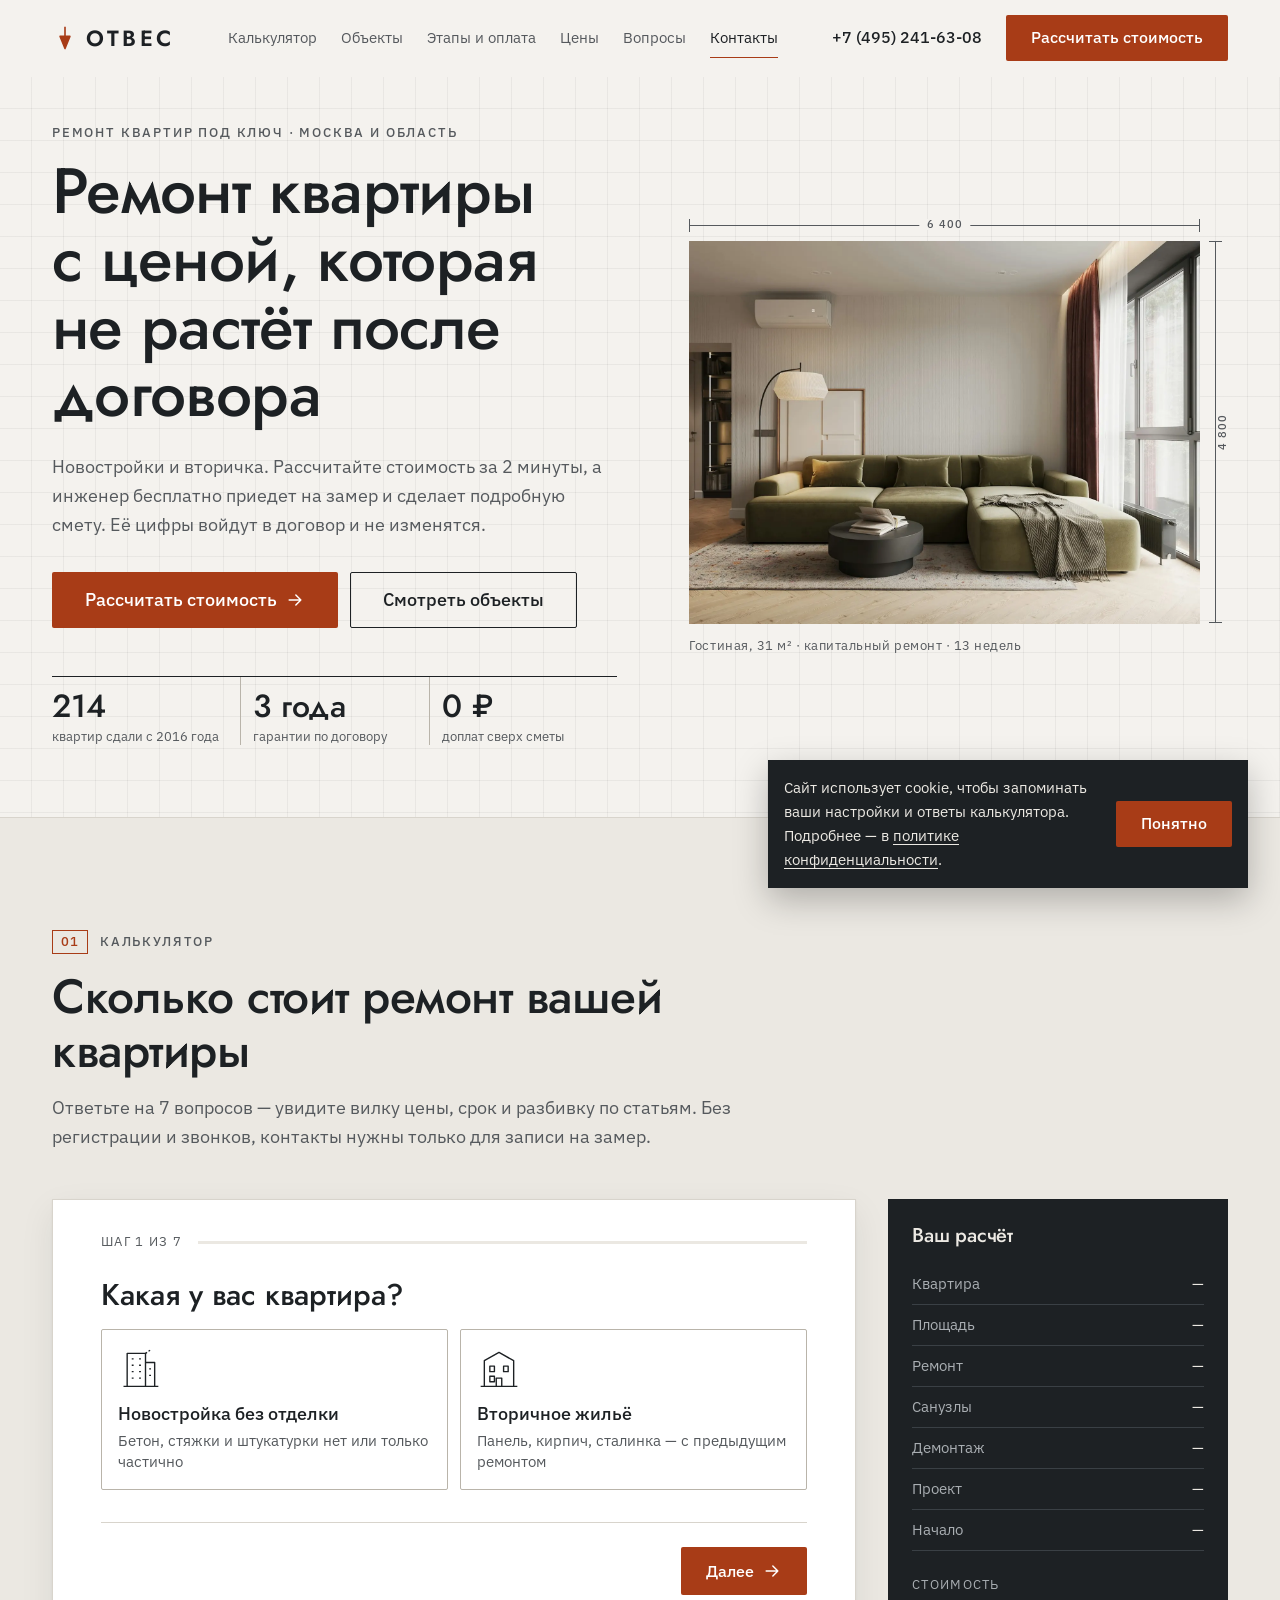
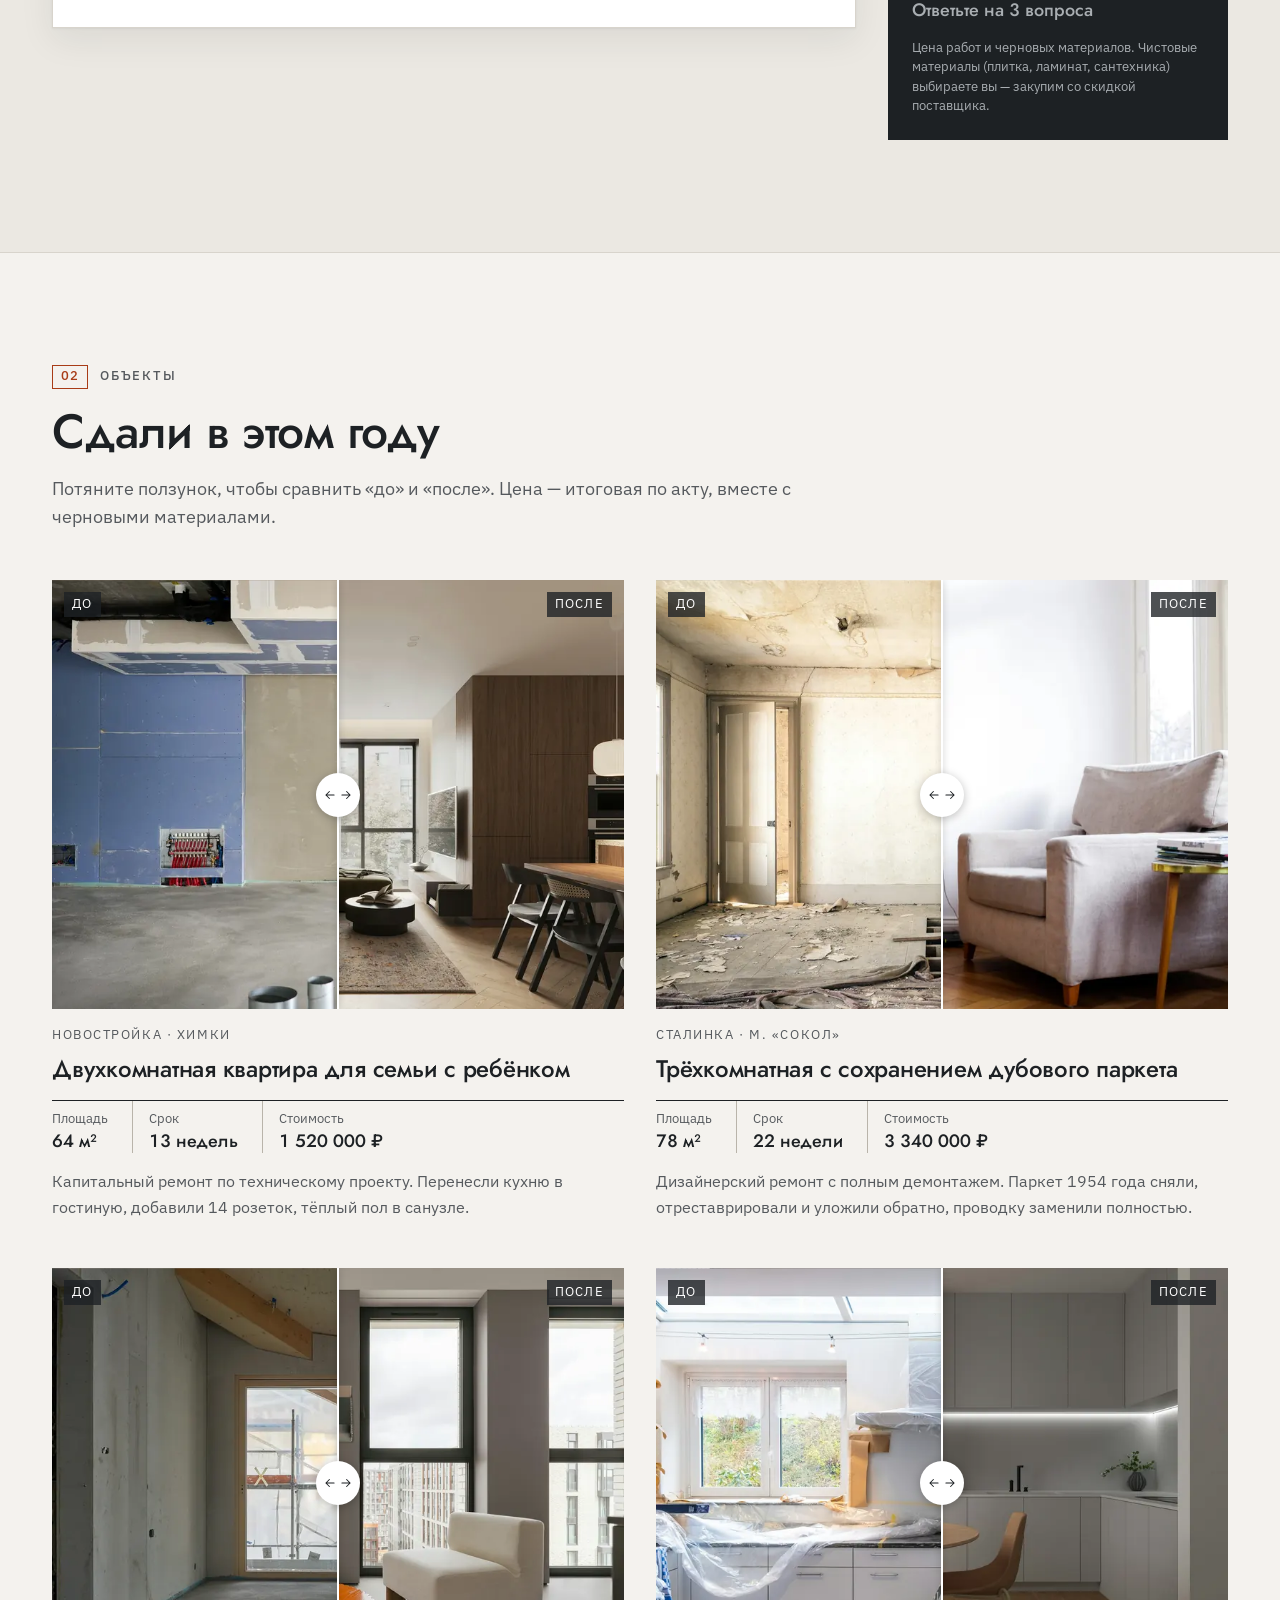
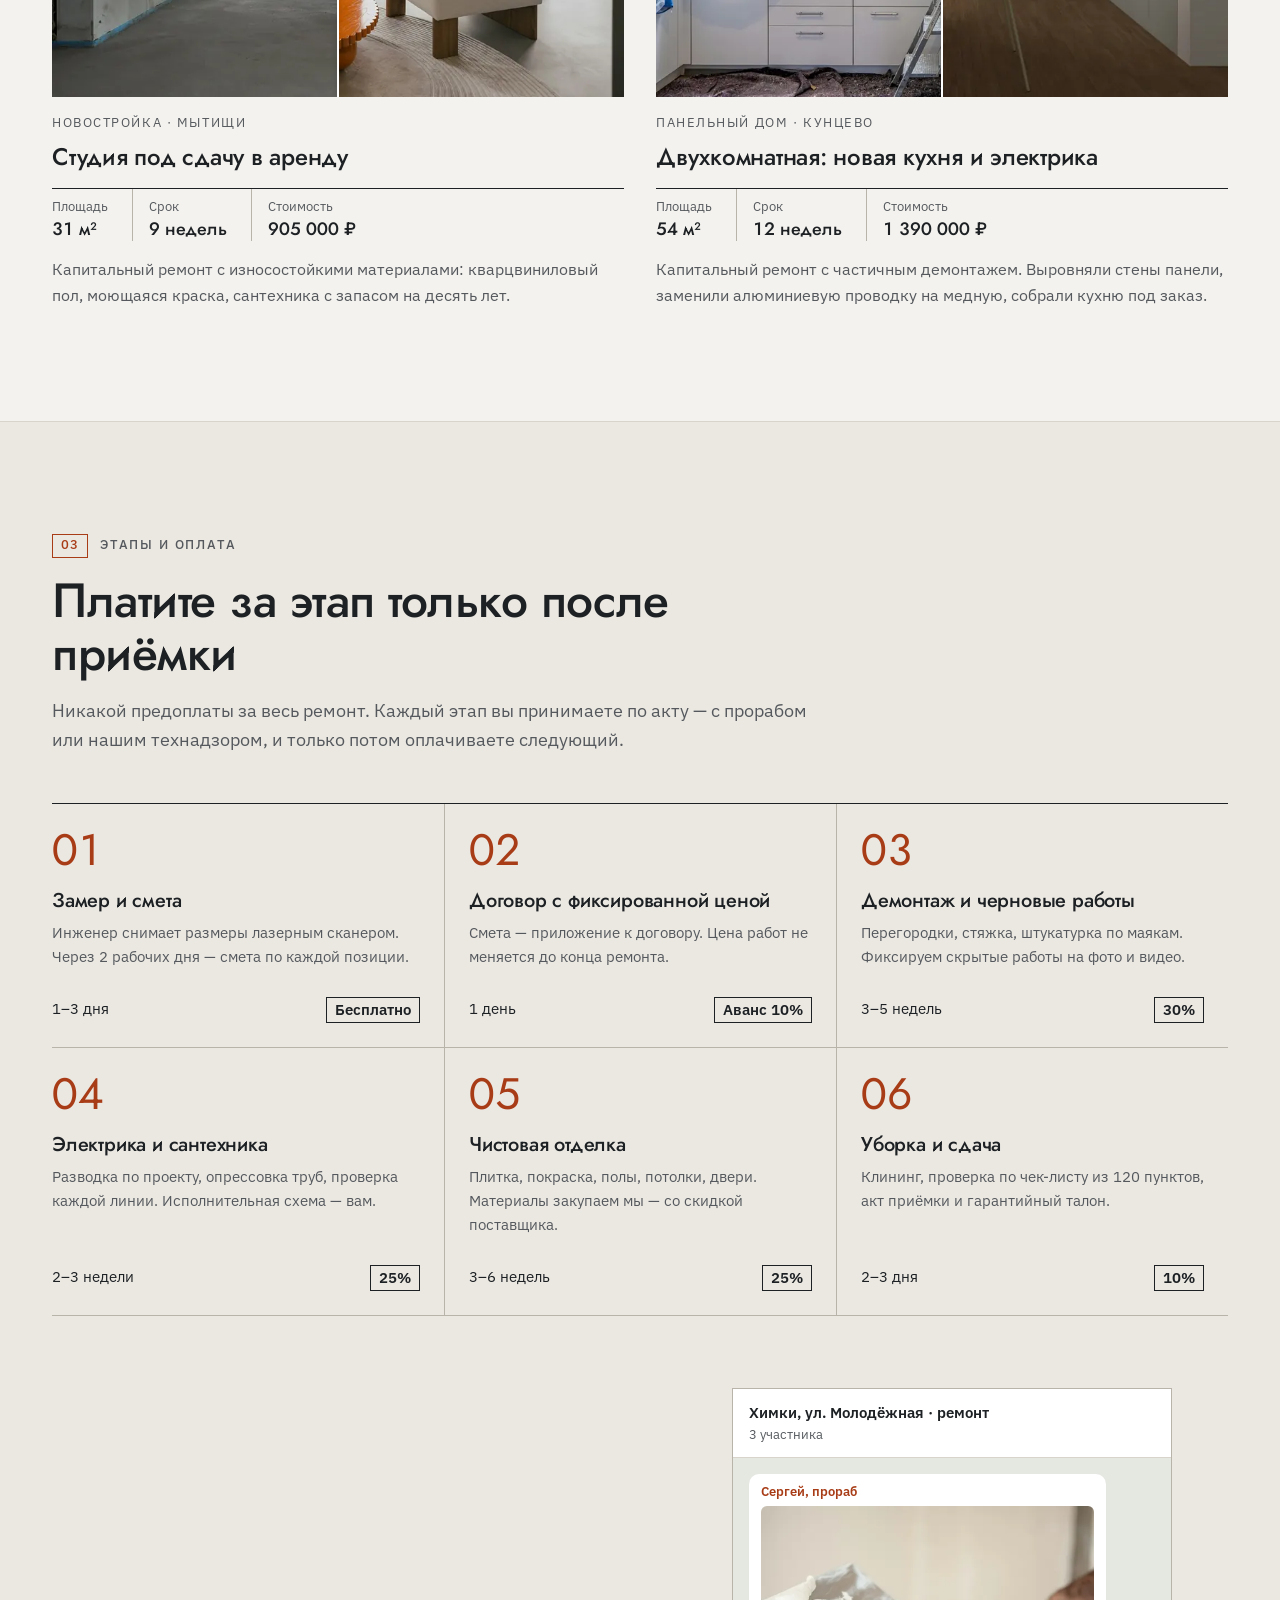
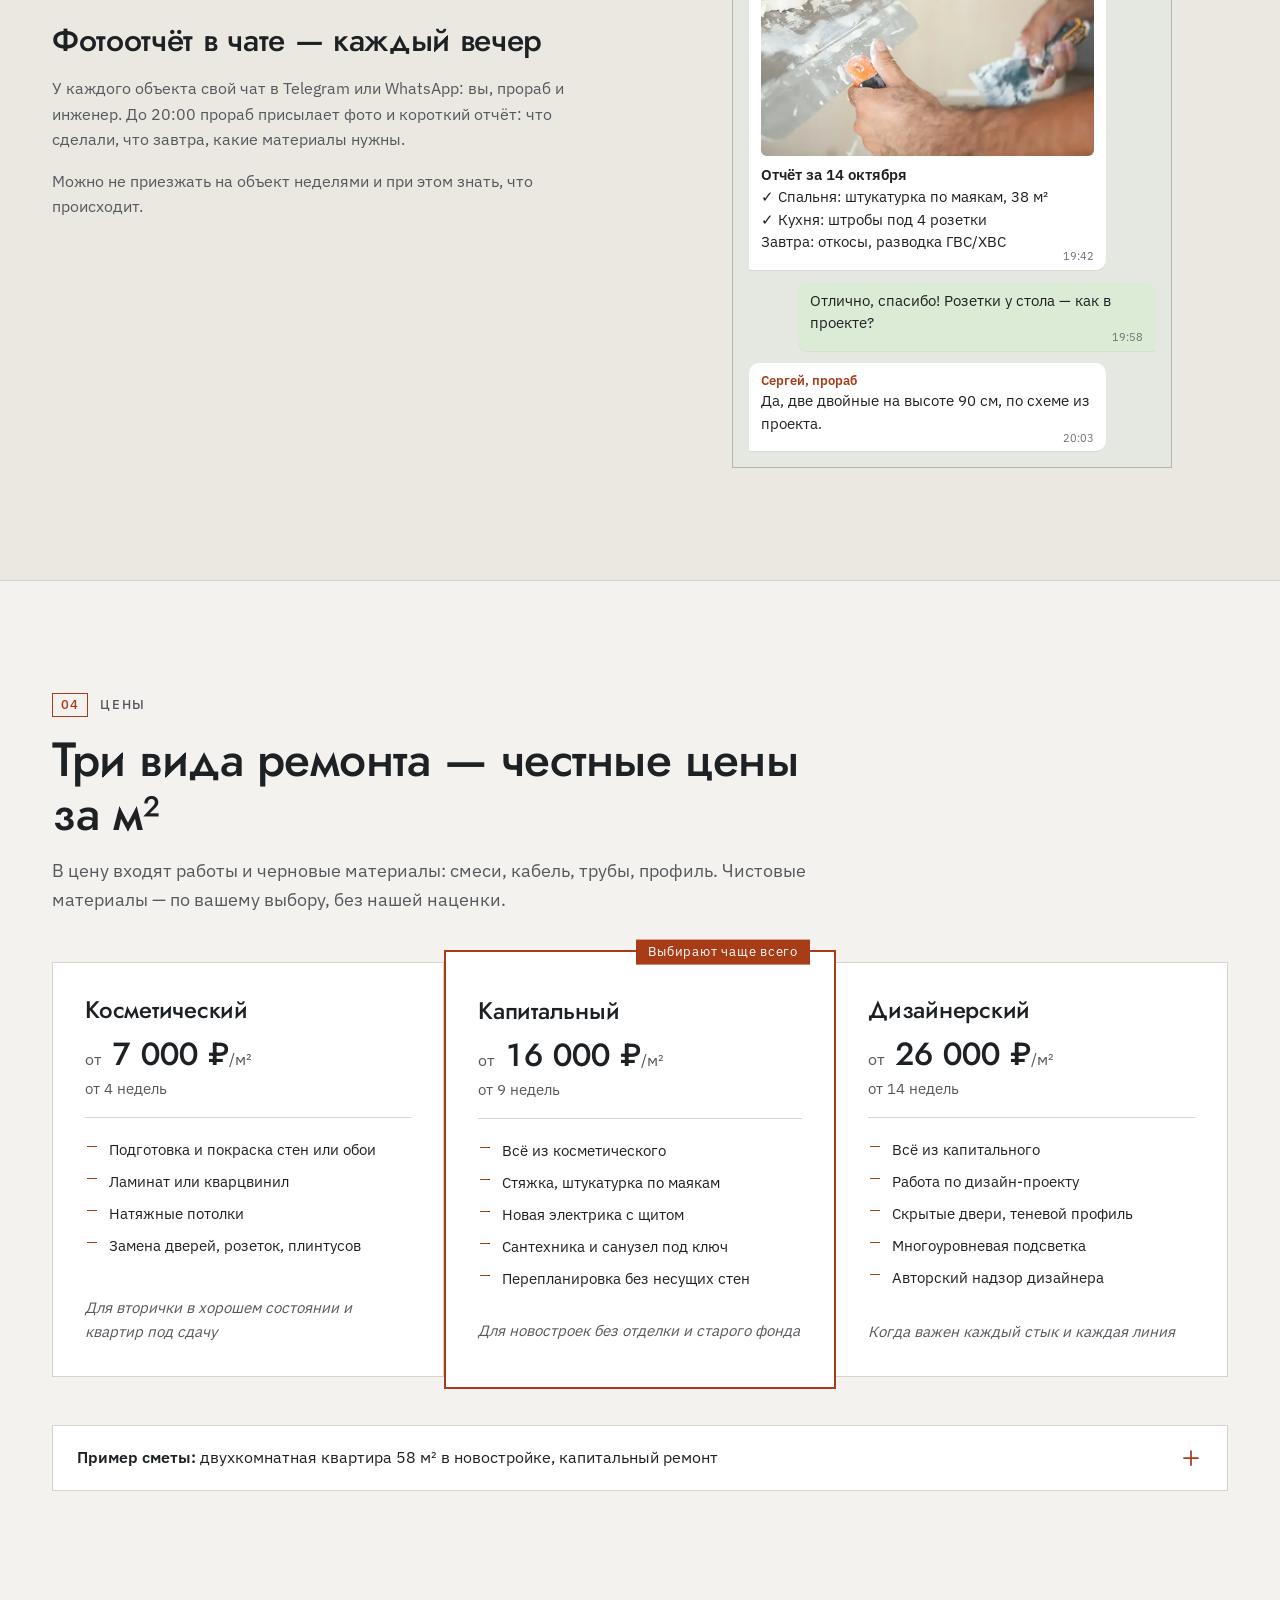
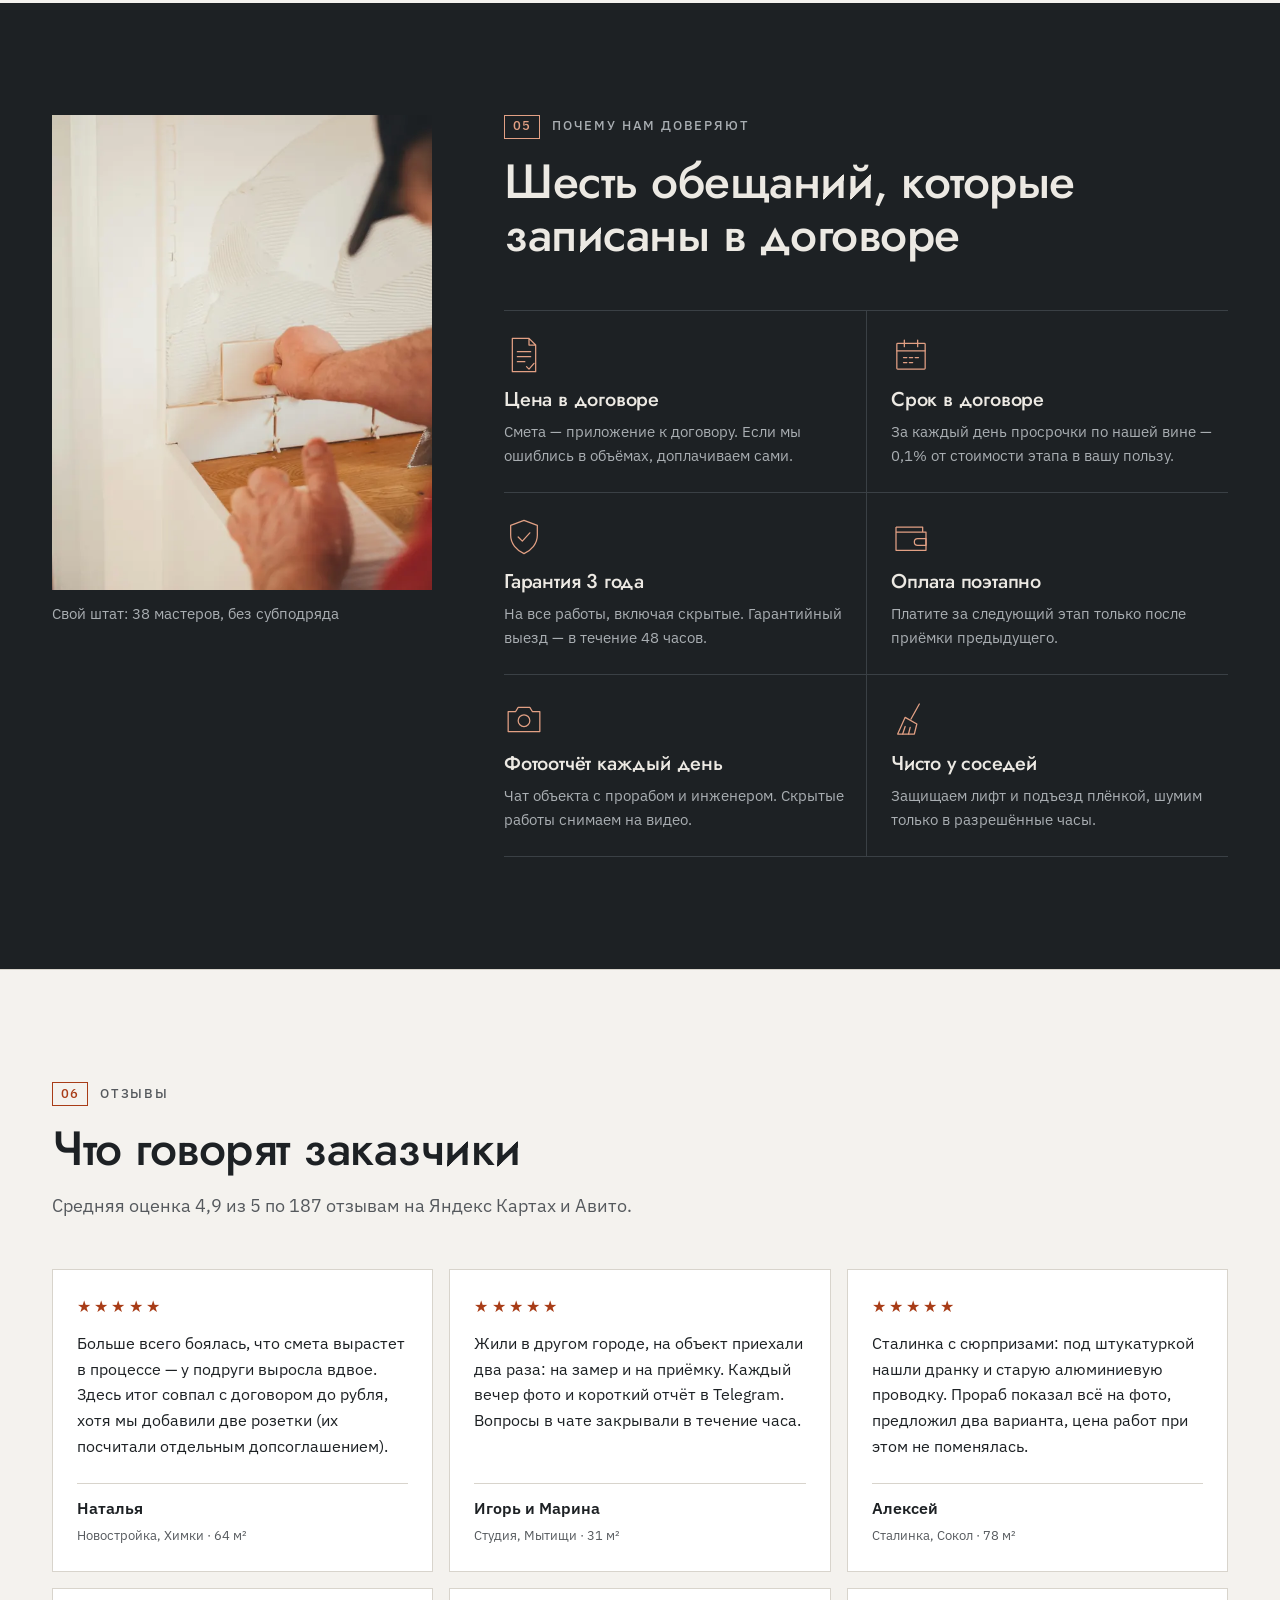
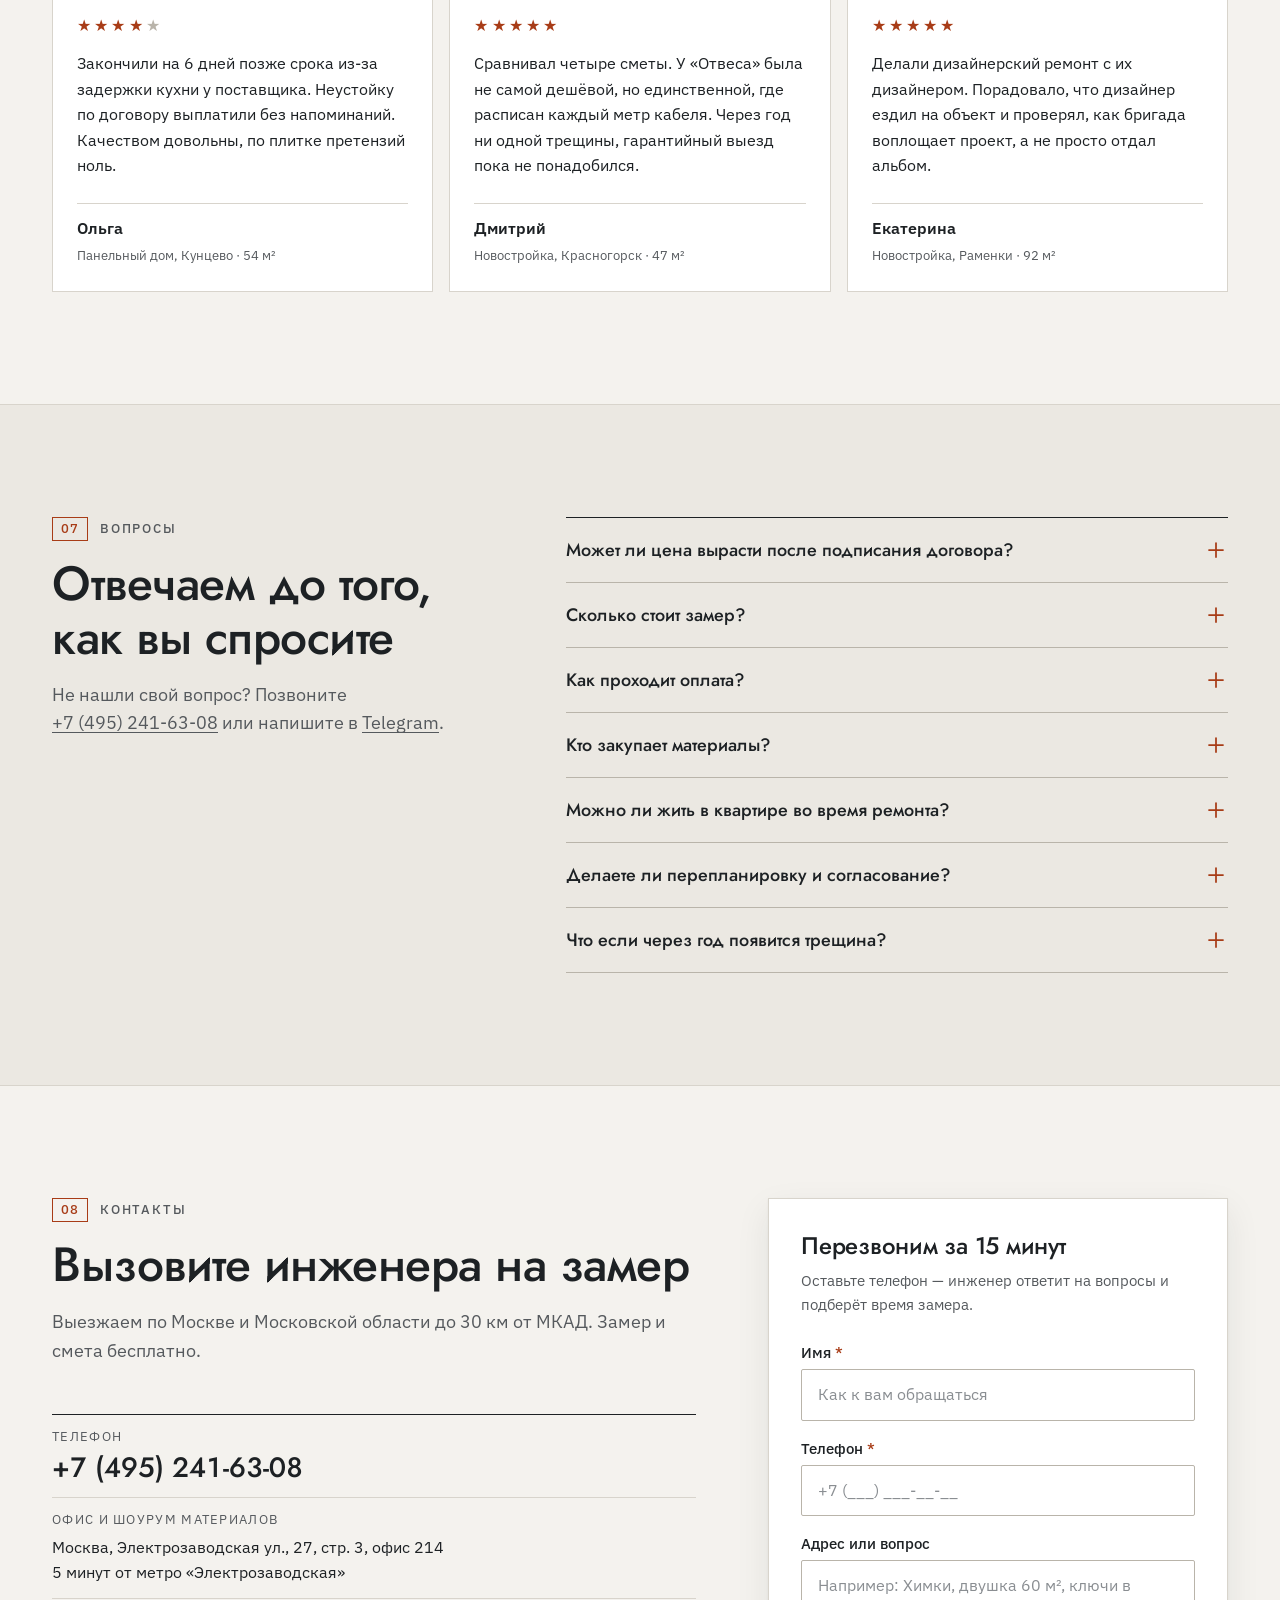
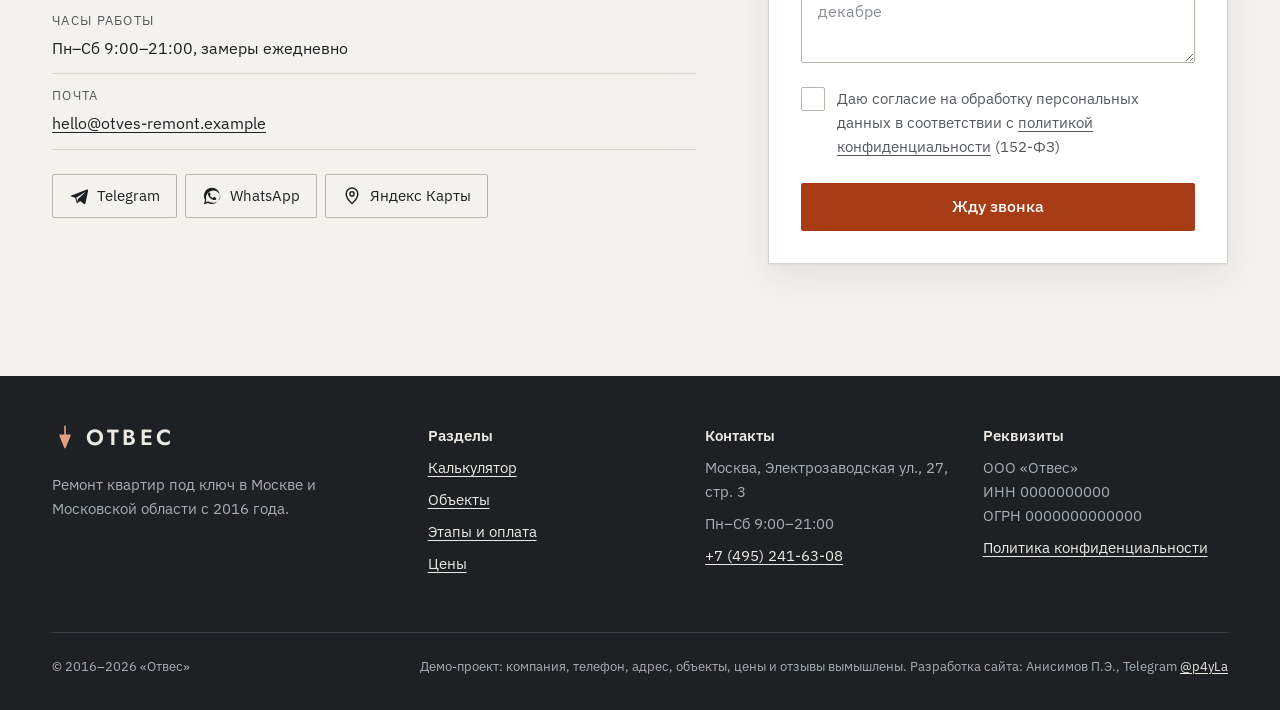
==== index.html @ 77bffcfb "Отвес: демо-сайт ремонта квартир с квизом-калькулятором Главная с квизом на 7 шагов, слайдерами до/п" ====
<!doctype html>
<html lang="ru">
<head>
  <meta charset="utf-8">
  <meta name="viewport" content="width=device-width, initial-scale=1, viewport-fit=cover">
  <title>Ремонт квартир под ключ в Москве и области — «Отвес», цена в договоре</title>
  <meta name="description" content="Ремонт квартир под ключ в новостройках и вторичке: Москва и Подмосковье. Рассчитайте стоимость онлайн за 2 минуты, бесплатный замер, цена фиксируется в договоре, гарантия 3 года.">
  <link rel="canonical" href="https://p4yla.github.io/otves-remont/">
  <meta name="theme-color" content="#f4f2ee">
  <meta name="format-detection" content="telephone=no">

  <!-- Яндекс Вебмастер: вставьте свой код подтверждения -->
  <!-- <meta name="yandex-verification" content="XXXXXXXXXXXXXXXX"> -->

  <!-- Open Graph / Twitter Card -->
  <meta property="og:type" content="website">
  <meta property="og:locale" content="ru_RU">
  <meta property="og:site_name" content="Отвес — ремонт квартир">
  <meta property="og:title" content="Ремонт квартиры под ключ с ценой, зафиксированной в договоре">
  <meta property="og:description" content="Новостройки и вторичка в Москве и области. Калькулятор стоимости, бесплатный замер, фотоотчёт каждый день, гарантия 3 года.">
  <meta property="og:url" content="https://p4yla.github.io/otves-remont/">
  <meta property="og:image" content="https://p4yla.github.io/otves-remont/img/og.jpg">
  <meta property="og:image:width" content="1200">
  <meta property="og:image:height" content="630">
  <meta name="twitter:card" content="summary_large_image">
  <meta name="twitter:title" content="Ремонт квартиры под ключ с ценой, зафиксированной в договоре">
  <meta name="twitter:description" content="Калькулятор стоимости, бесплатный замер, гарантия 3 года.">
  <meta name="twitter:image" content="https://p4yla.github.io/otves-remont/img/og.jpg">

  <link rel="icon" href="img/favicon.svg" type="image/svg+xml">
  <link rel="preload" href="fonts/jost.woff2" as="font" type="font/woff2" crossorigin>
  <link rel="preload" href="fonts/plex.woff2" as="font" type="font/woff2" crossorigin>
  <link rel="preload" href="img/hero-800.webp" as="image" type="image/webp" media="(max-width: 767px)">
  <link rel="preload" href="img/hero-1600.webp" as="image" type="image/webp" media="(min-width: 768px)">
  <link rel="stylesheet" href="css/style.css">

  <!-- Класс .js включает квиз и анимации. Без JS контент просто виден. -->
  <script>document.documentElement.classList.add('js')</script>

  <!-- Яндекс Метрика: вставьте код счётчика сюда.
       Цели для Директа уже отправляются из js/main.js через ym(..., 'reachGoal', ...):
       quiz_start, quiz_result, lead_quiz, lead_callback -->
  <!--
  <script type="text/javascript">
    (function(m,e,t,r,i,k,a){ ... })(window, document, "script", "https://mc.yandex.ru/metrika/tag.js", "ym");
    ym(00000000, "init", { clickmap:true, trackLinks:true, accurateTrackBounce:true, webvisor:true });
  </script>
  <noscript><div><img src="https://mc.yandex.ru/watch/00000000" style="position:absolute; left:-9999px;" alt=""></div></noscript>
  -->

  <script type="application/ld+json">
  {
    "@context": "https://schema.org",
    "@type": ["HomeAndConstructionBusiness", "GeneralContractor"],
    "name": "Отвес — ремонт квартир под ключ",
    "description": "Ремонт квартир под ключ в новостройках и на вторичном рынке: косметический, капитальный и дизайнерский. Москва и Московская область.",
    "url": "https://p4yla.github.io/otves-remont/",
    "image": "https://p4yla.github.io/otves-remont/img/og.jpg",
    "logo": "https://p4yla.github.io/otves-remont/img/favicon.svg",
    "telephone": "+7-495-241-63-08",
    "email": "hello@otves-remont.example",
    "priceRange": "от 7 000 ₽/м²",
    "currenciesAccepted": "RUB",
    "paymentAccepted": "Безналичный расчёт, банковская карта, СБП",
    "address": {
      "@type": "PostalAddress",
      "streetAddress": "Электрозаводская ул., 27, стр. 3, офис 214",
      "addressLocality": "Москва",
      "postalCode": "107023",
      "addressCountry": "RU"
    },
    "geo": { "@type": "GeoCoordinates", "latitude": 55.7853, "longitude": 37.7046 },
    "areaServed": [
      { "@type": "City", "name": "Москва" },
      { "@type": "AdministrativeArea", "name": "Московская область" }
    ],
    "openingHoursSpecification": [{
      "@type": "OpeningHoursSpecification",
      "dayOfWeek": ["Monday","Tuesday","Wednesday","Thursday","Friday","Saturday"],
      "opens": "09:00", "closes": "21:00"
    }],
    "aggregateRating": { "@type": "AggregateRating", "ratingValue": "4.9", "reviewCount": "187" },
    "hasOfferCatalog": {
      "@type": "OfferCatalog",
      "name": "Ремонт квартир",
      "itemListElement": [
        { "@type": "Offer", "itemOffered": { "@type": "Service", "name": "Косметический ремонт квартиры" }, "priceSpecification": { "@type": "UnitPriceSpecification", "price": "7000", "priceCurrency": "RUB", "unitText": "м²" } },
        { "@type": "Offer", "itemOffered": { "@type": "Service", "name": "Капитальный ремонт квартиры" }, "priceSpecification": { "@type": "UnitPriceSpecification", "price": "16000", "priceCurrency": "RUB", "unitText": "м²" } },
        { "@type": "Offer", "itemOffered": { "@type": "Service", "name": "Дизайнерский ремонт квартиры" }, "priceSpecification": { "@type": "UnitPriceSpecification", "price": "26000", "priceCurrency": "RUB", "unitText": "м²" } },
        { "@type": "Offer", "itemOffered": { "@type": "Service", "name": "Бесплатный замер и смета" }, "price": "0", "priceCurrency": "RUB" }
      ]
    }
  }
  </script>
  <script type="application/ld+json">
  {
    "@context": "https://schema.org",
    "@type": "FAQPage",
    "mainEntity": [
      { "@type": "Question", "name": "Может ли цена вырасти после подписания договора?", "acceptedAnswer": { "@type": "Answer", "text": "Нет. Смета прикладывается к договору, и цена работ в ней фиксируется. Изменить её можно только если вы сами добавите работы — тогда подписываем допсоглашение до начала этих работ." } },
      { "@type": "Question", "name": "Сколько стоит замер?", "acceptedAnswer": { "@type": "Answer", "text": "Замер бесплатный, в том числе в Московской области до 30 км от МКАД. Инженер приезжает с лазерным сканером, через 2 рабочих дня вы получаете подробную смету." } },
      { "@type": "Question", "name": "Как проходит оплата?", "acceptedAnswer": { "@type": "Answer", "text": "Поэтапно: вы платите за следующий этап только после приёмки предыдущего. Предоплаты за весь ремонт нет." } }
    ]
  }
  </script>
</head>
<body>
  <!-- SVG-спрайт: все иконки в одном месте, используются через <use> -->
  <svg width="0" height="0" style="position:absolute" aria-hidden="true" focusable="false">
    <!-- Отвес: грузик на нити — символ «ровно» -->
    <symbol id="i-logo" viewBox="0 0 32 32" fill="none" stroke="currentColor" stroke-width="2" stroke-linejoin="round">
      <path d="M16 2v12"/>
      <path d="M10 14h12l-6 15z" fill="currentColor"/>
    </symbol>
    <symbol id="i-check" viewBox="0 0 24 24" fill="none" stroke="currentColor" stroke-width="2.5" stroke-linecap="round" stroke-linejoin="round"><path d="M5 12.5l4.5 4.5L19 7.5"/></symbol>
    <symbol id="i-arrow-left" viewBox="0 0 24 24" fill="none" stroke="currentColor" stroke-width="1.75" stroke-linecap="round" stroke-linejoin="round"><path d="M19 12H5M11 6l-6 6 6 6"/></symbol>
    <symbol id="i-arrow-right" viewBox="0 0 24 24" fill="none" stroke="currentColor" stroke-width="1.75" stroke-linecap="round" stroke-linejoin="round"><path d="M5 12h14M13 6l6 6-6 6"/></symbol>
    <symbol id="i-plus" viewBox="0 0 24 24" fill="none" stroke="currentColor" stroke-width="1.75" stroke-linecap="round"><path d="M12 5v14M5 12h14"/></symbol>
    <symbol id="i-phone" viewBox="0 0 24 24" fill="none" stroke="currentColor" stroke-width="1.75" stroke-linejoin="round"><path d="M5 3.5h3.5l1.8 4.5-2.3 1.4a11 11 0 006.6 6.6l1.4-2.3 4.5 1.8V19a1.5 1.5 0 01-1.5 1.5A16.5 16.5 0 013.5 5 1.5 1.5 0 015 3.5z"/></symbol>
    <symbol id="i-telegram" viewBox="0 0 24 24" fill="currentColor"><path d="M21.4 4.2L2.9 11.3c-1.1.4-1.1 1.1-.2 1.4l4.7 1.5 1.8 5.6c.2.6.1.9.8.9.5 0 .7-.2 1-.5l2.3-2.2 4.8 3.5c.9.5 1.5.2 1.7-.8l3.1-14.8c.3-1.3-.5-1.9-1.5-1.5zM8.7 14l9.7-6.1c.5-.3.9-.1.5.2l-8.3 7.5-.3 3.4L8.7 14z"/></symbol>
    <symbol id="i-whatsapp" viewBox="0 0 24 24" fill="currentColor"><path d="M12 2.2a9.7 9.7 0 00-8.3 14.7L2.3 21.8l5-1.3A9.7 9.7 0 1012 2.2zm0 17.7c-1.5 0-3-.4-4.2-1.2l-.3-.2-3 .8.8-2.9-.2-.3a8 8 0 1116.9-4.2A8 8 0 0112 19.9zm4.4-6c-.2-.1-1.4-.7-1.7-.8-.2-.1-.4-.1-.5.1l-.8 1c-.1.2-.3.2-.5.1-.7-.3-2.2-.9-3.2-2.7-.2-.4.2-.4.7-1.3.1-.2 0-.3 0-.4l-.8-1.8c-.2-.5-.4-.4-.5-.4h-.5c-.2 0-.4.1-.6.3-.2.2-.8.8-.8 2s.9 2.3 1 2.5c.1.2 1.7 2.7 4.2 3.8 1.6.7 2.2.7 3 .6.5-.1 1.4-.6 1.6-1.1.2-.6.2-1 .1-1.1l-.5-.3z"/></symbol>
    <symbol id="i-pin" viewBox="0 0 24 24" fill="none" stroke="currentColor" stroke-width="1.75"><path d="M12 21s7-6.2 7-11.5A7 7 0 005 9.5C5 14.8 12 21 12 21z"/><circle cx="12" cy="9.5" r="2.5"/></symbol>
    <symbol id="i-external" viewBox="0 0 24 24" fill="none" stroke="currentColor" stroke-width="1.75" stroke-linecap="round" stroke-linejoin="round"><path d="M14 4h6v6M20 4l-9 9M18 14v5a1 1 0 01-1 1H5a1 1 0 01-1-1V7a1 1 0 011-1h5"/></symbol>
    <!-- Иконки вариантов квиза: тонкая линия, как на чертеже -->
    <symbol id="i-newbuild" viewBox="0 0 48 48" fill="none" stroke="currentColor" stroke-width="1.5" stroke-linejoin="round"><path d="M10 44V8h20v36M30 18h10v26M6 44h38"/><path d="M15 14h2M23 14h2M15 21h2M23 21h2M15 28h2M23 28h2M15 35h2M23 35h2M34 25h2M34 32h2"/><path d="M30 8l6-4" stroke-dasharray="2 2"/></symbol>
    <symbol id="i-oldbuild" viewBox="0 0 48 48" fill="none" stroke="currentColor" stroke-width="1.5" stroke-linejoin="round"><path d="M8 44V16l16-9 16 9v28M4 44h40"/><path d="M14 22h5v6h-5zM29 22h5v6h-5zM14 33h5v6h-5zM21 44v-9h6v9"/></symbol>
    <symbol id="i-roller" viewBox="0 0 48 48" fill="none" stroke="currentColor" stroke-width="1.5" stroke-linejoin="round"><rect x="8" y="6" width="28" height="10" rx="1"/><path d="M36 11h4v10H22v6"/><rect x="19" y="27" width="6" height="15" rx="1"/></symbol>
    <symbol id="i-wall" viewBox="0 0 48 48" fill="none" stroke="currentColor" stroke-width="1.5" stroke-linejoin="round"><path d="M6 10h36v28H6zM6 19.3h36M6 28.6h36M18 10v9.3M30 10v9.3M12 19.3v9.3M24 19.3v9.3M36 19.3v9.3M18 28.6V38M30 28.6V38"/></symbol>
    <symbol id="i-compass" viewBox="0 0 48 48" fill="none" stroke="currentColor" stroke-width="1.5" stroke-linejoin="round" stroke-linecap="round"><circle cx="24" cy="9" r="3"/><path d="M22.5 11.8L12 42M25.5 11.8L36 42M15 33.5c5.5 3 12.5 3 18 0"/></symbol>
    <symbol id="i-bath" viewBox="0 0 48 48" fill="none" stroke="currentColor" stroke-width="1.5" stroke-linejoin="round" stroke-linecap="round"><path d="M5 24h38v5a9 9 0 01-9 9H14a9 9 0 01-9-9zM12 38l-2 4M36 38l2 4M10 24V10a4 4 0 017.6-1.7"/><path d="M15 11l5-2"/></symbol>
    <symbol id="i-hammer" viewBox="0 0 48 48" fill="none" stroke="currentColor" stroke-width="1.5" stroke-linejoin="round" stroke-linecap="round"><path d="M20 14l8-8 10 10-4 4-3-3-3 3M23 17L7 33a3 3 0 004 4L27 21"/></symbol>
    <symbol id="i-plan" viewBox="0 0 48 48" fill="none" stroke="currentColor" stroke-width="1.5" stroke-linejoin="round"><path d="M6 6h36v36H6zM6 22h14v20M20 6v8M28 22h14M28 22v9M34 42V31"/></symbol>
    <symbol id="i-none" viewBox="0 0 48 48" fill="none" stroke="currentColor" stroke-width="1.5" stroke-linecap="round"><circle cx="24" cy="24" r="16"/><path d="M13 35L35 13"/></symbol>
    <symbol id="i-clock" viewBox="0 0 48 48" fill="none" stroke="currentColor" stroke-width="1.5" stroke-linecap="round"><circle cx="24" cy="24" r="17"/><path d="M24 13v11l7 5"/></symbol>
    <symbol id="i-calendar" viewBox="0 0 48 48" fill="none" stroke="currentColor" stroke-width="1.5" stroke-linecap="round"><rect x="7" y="10" width="34" height="31" rx="1"/><path d="M7 19h34M16 6v8M32 6v8M15 27h4M22 27h4M29 27h4M15 33h4M22 33h4"/></symbol>
    <symbol id="i-question" viewBox="0 0 48 48" fill="none" stroke="currentColor" stroke-width="1.5" stroke-linecap="round"><circle cx="24" cy="24" r="17"/><path d="M19 19a5 5 0 119 3c-2 1.5-3 2.5-3 5M25 33v.5"/></symbol>
    <!-- Принципы -->
    <symbol id="i-contract" viewBox="0 0 48 48" fill="none" stroke="currentColor" stroke-width="1.5" stroke-linejoin="round" stroke-linecap="round"><path d="M10 4h20l8 8v32H10zM30 4v8h8M16 20h16M16 26h16M16 32h9"/><path d="M27 38l3 3 6-7"/></symbol>
    <symbol id="i-shield" viewBox="0 0 48 48" fill="none" stroke="currentColor" stroke-width="1.5" stroke-linejoin="round" stroke-linecap="round"><path d="M24 4l16 6v12c0 10-7 18-16 22C15 40 8 32 8 22V10z"/><path d="M17 24l5 5 9-10"/></symbol>
    <symbol id="i-camera" viewBox="0 0 48 48" fill="none" stroke="currentColor" stroke-width="1.5" stroke-linejoin="round"><path d="M5 15h9l3-5h14l3 5h9v24H5z"/><circle cx="24" cy="26" r="7"/></symbol>
    <symbol id="i-wallet" viewBox="0 0 48 48" fill="none" stroke="currentColor" stroke-width="1.5" stroke-linejoin="round"><path d="M6 12h32v6M6 12v28h36V18H6"/><path d="M32 26h10v8H32a4 4 0 010-8z"/></symbol>
    <symbol id="i-team" viewBox="0 0 48 48" fill="none" stroke="currentColor" stroke-width="1.5" stroke-linecap="round"><circle cx="17" cy="16" r="6"/><path d="M5 40c1.5-7 6-11 12-11s10.5 4 12 11"/><circle cx="33" cy="17" r="5"/><path d="M31 29c6 0 10 3.5 12 10"/></symbol>
    <symbol id="i-broom" viewBox="0 0 48 48" fill="none" stroke="currentColor" stroke-width="1.5" stroke-linejoin="round" stroke-linecap="round"><path d="M34 6L24 24M17 22l14 8-3 12H8z"/><path d="M14 42l3-9M21 42l2-8"/></symbol>
  </svg>

  <a class="skip-link" href="#main">Перейти к содержанию</a>

  <header class="header" id="header">
    <div class="container header__inner">
      <a class="logo" href="#top" aria-label="Отвес — на главную">
        <svg aria-hidden="true"><use href="#i-logo"/></svg>
        <span>ОТВЕС</span>
      </a>
      <nav class="nav" aria-label="Основное меню">
        <ul>
          <li><a href="#calc">Калькулятор</a></li>
          <li><a href="#works">Объекты</a></li>
          <li><a href="#process">Этапы и оплата</a></li>
          <li><a href="#prices">Цены</a></li>
          <li><a href="#faq">Вопросы</a></li>
          <li><a href="#contacts">Контакты</a></li>
        </ul>
      </nav>
      <a class="header__phone" href="tel:+74952416308">+7 (495) 241-63-08</a>
      <a class="btn btn--primary header__cta" href="#calc">Рассчитать стоимость</a>
      <button class="burger" type="button" aria-expanded="false" aria-controls="mobile-menu" aria-label="Открыть меню">
        <span></span><span></span><span></span>
      </button>
    </div>
    <div class="mobile-menu" id="mobile-menu" hidden>
      <nav class="container" aria-label="Мобильное меню">
        <ul>
          <li><a href="#calc">Калькулятор стоимости</a></li>
          <li><a href="#works">Объекты до и после</a></li>
          <li><a href="#process">Этапы и оплата</a></li>
          <li><a href="#prices">Цены и пример сметы</a></li>
          <li><a href="#reviews">Отзывы</a></li>
          <li><a href="#faq">Вопросы</a></li>
          <li><a href="#contacts">Контакты</a></li>
        </ul>
        <a class="mobile-menu__phone" href="tel:+74952416308">+7 (495) 241-63-08</a>
        <p class="mobile-menu__hours">Пн–Сб 9:00–21:00, замерщик выезжает ежедневно</p>
        <a class="btn btn--primary btn--block" href="#calc">Рассчитать стоимость</a>
      </nav>
    </div>
  </header>

  <main id="main">
    <!-- ===== Первый экран ===== -->
    <section class="hero" id="top" aria-labelledby="hero-title">
      <div class="container hero__grid">
        <div class="hero__text">
          <p class="eyebrow">Ремонт квартир под ключ · Москва и область</p>
          <h1 class="hero__title" id="hero-title">Ремонт квартиры с&nbsp;ценой, которая не&nbsp;растёт после договора</h1>
          <p class="hero__lead">Новостройки и вторичка. Рассчитайте стоимость за 2 минуты, а инженер бесплатно приедет на замер и сделает подробную смету. Её цифры войдут в договор и не изменятся.</p>
          <div class="hero__actions">
            <a class="btn btn--primary btn--lg" href="#calc">Рассчитать стоимость<svg aria-hidden="true"><use href="#i-arrow-right"/></svg></a>
            <a class="btn btn--ghost btn--lg" href="#works">Смотреть объекты</a>
          </div>
          <ul class="hero__facts">
            <li><b>214</b><span>квартир сдали с 2016 года</span></li>
            <li><b>3 года</b><span>гарантии по договору</span></li>
            <li><b>0 ₽</b><span>доплат сверх сметы</span></li>
          </ul>
        </div>
        <figure class="hero__media">
          <picture>
            <source media="(max-width: 767px)" srcset="img/hero-800.webp">
            <img src="img/hero-1600.webp" width="1600" height="1200" alt="Гостиная после капитального ремонта: светлые стены, паркет ёлочкой, зелёный диван у панорамного окна" fetchpriority="high">
          </picture>
          <!-- Размерные линии, как на чертеже -->
          <span class="dim dim--h" aria-hidden="true"><span>6 400</span></span>
          <span class="dim dim--v" aria-hidden="true"><span>4 800</span></span>
          <figcaption>Гостиная, 31 м² · капитальный ремонт · 13 недель</figcaption>
        </figure>
      </div>
    </section>

    <!-- ===== Квиз-калькулятор ===== -->
    <section class="section section--paper" id="calc" aria-labelledby="calc-title">
      <div class="container">
        <div class="section-head reveal">
          <p class="eyebrow"><span class="eyebrow__num">01</span>Калькулятор</p>
          <h2 class="section-title" id="calc-title">Сколько стоит ремонт вашей квартиры</h2>
          <p class="section-lead">Ответьте на 7 вопросов — увидите вилку цены, срок и разбивку по статьям. Без регистрации и звонков, контакты нужны только для записи на замер.</p>
        </div>

        <noscript>
          <div class="noscript-note">
            <p>Калькулятор работает с включённым JavaScript. Ориентировочные цены за м² — в разделе <a href="#prices">«Цены»</a>. Или позвоните: <a href="tel:+74952416308">+7 (495) 241-63-08</a>, Пн–Сб 9:00–21:00, — инженер посчитает по телефону.</p>
          </div>
        </noscript>

        <div class="quiz-wrap">
          <form class="quiz" id="quiz" novalidate>
            <div class="quiz__top">
              <p class="quiz__counter" id="quiz-counter" aria-hidden="true">Шаг 1 из 7</p>
              <div class="quiz__bar" aria-hidden="true"><span id="quiz-bar"></span></div>
            </div>
            <p class="visually-hidden" id="quiz-status" aria-live="polite"></p>

            <!-- 1. Тип жилья -->
            <fieldset class="step" data-step="property">
              <legend class="step__title">Какая у вас квартира?</legend>
              <div class="options options--2">
                <label class="option">
                  <input type="radio" name="property" value="new">
                  <span class="option__box">
                    <svg class="option__icon" aria-hidden="true"><use href="#i-newbuild"/></svg>
                    <b>Новостройка без отделки</b>
                    <small>Бетон, стяжки и штукатурки нет или только частично</small>
                  </span>
                </label>
                <label class="option">
                  <input type="radio" name="property" value="old">
                  <span class="option__box">
                    <svg class="option__icon" aria-hidden="true"><use href="#i-oldbuild"/></svg>
                    <b>Вторичное жильё</b>
                    <small>Панель, кирпич, сталинка — с предыдущим ремонтом</small>
                  </span>
                </label>
              </div>
            </fieldset>

            <!-- 2. Площадь -->
            <fieldset class="step" data-step="area" hidden>
              <legend class="step__title">Площадь квартиры</legend>
              <p class="step__hint" id="area-hint">Общая площадь из выписки ЕГРН или договора долевого участия. Можно примерно.</p>
              <div class="area">
                <div class="area__value">
                  <label class="visually-hidden" for="area-input">Площадь в квадратных метрах</label>
                  <input class="area__input" id="area-input" name="area" type="number" inputmode="numeric" min="20" max="250" step="1" value="54" aria-describedby="area-hint area-error">
                  <span class="area__unit" aria-hidden="true">м²</span>
                </div>
                <input class="area__range" id="area-range" type="range" min="20" max="250" step="1" value="54" aria-label="Площадь, ползунок" aria-valuetext="54 квадратных метра">
                <div class="area__scale" aria-hidden="true"><span>20</span><span>80</span><span>140</span><span>200</span><span>250</span></div>
                <div class="chips" role="group" aria-label="Типичные площади">
                  <button type="button" class="chip" data-area="32">Студия · 32</button>
                  <button type="button" class="chip" data-area="45">1-комн. · 45</button>
                  <button type="button" class="chip" data-area="62">2-комн. · 62</button>
                  <button type="button" class="chip" data-area="85">3-комн. · 85</button>
                </div>
                <p class="field__error" id="area-error" aria-live="polite"></p>
              </div>
            </fieldset>

            <!-- 3. Тип ремонта -->
            <fieldset class="step" data-step="level" hidden>
              <legend class="step__title">Какой ремонт нужен?</legend>
              <div class="options">
                <label class="option option--row" id="opt-cosmetic">
                  <input type="radio" name="level" value="cosmetic" aria-describedby="cosmetic-note">
                  <span class="option__box">
                    <svg class="option__icon" aria-hidden="true"><use href="#i-roller"/></svg>
                    <span><b>Косметический</b><small>Новые обои или покраска, напольное покрытие, двери. Без переноса стен и замены проводки.</small>
                    <small class="option__note" id="cosmetic-note"></small></span>
                    <span class="option__price">от 7 000 ₽/м²</span>
                  </span>
                </label>
                <label class="option option--row">
                  <input type="radio" name="level" value="capital">
                  <span class="option__box">
                    <svg class="option__icon" aria-hidden="true"><use href="#i-wall"/></svg>
                    <span><b>Капитальный</b><small>Всё до бетона: стяжка, штукатурка по маякам, новая электрика и сантехника.</small></span>
                    <span class="option__price">от 16 000 ₽/м²</span>
                  </span>
                </label>
                <label class="option option--row">
                  <input type="radio" name="level" value="design">
                  <span class="option__box">
                    <svg class="option__icon" aria-hidden="true"><use href="#i-compass"/></svg>
                    <span><b>Дизайнерский</b><small>По проекту: сложные потолки, скрытые двери, подсветка, авторский надзор.</small></span>
                    <span class="option__price">от 26 000 ₽/м²</span>
                  </span>
                </label>
              </div>
            </fieldset>

            <!-- 4. Санузлы -->
            <fieldset class="step" data-step="baths" hidden>
              <legend class="step__title">Сколько санузлов делаем?</legend>
              <p class="step__hint">Санузел — самая дорогая комната на м²: гидроизоляция, плитка, сантехника, инсталляции.</p>
              <div class="options options--3">
                <label class="option option--center"><input type="radio" name="baths" value="1"><span class="option__box"><span class="option__num">1</span><b>Один</b><small>совмещённый или раздельный</small></span></label>
                <label class="option option--center"><input type="radio" name="baths" value="2"><span class="option__box"><span class="option__num">2</span><b>Два</b><small>ванная и гостевой</small></span></label>
                <label class="option option--center"><input type="radio" name="baths" value="3"><span class="option__box"><span class="option__num">3</span><b>Три</b><small>большая квартира</small></span></label>
              </div>
            </fieldset>

            <!-- 5. Демонтаж (только вторичка) -->
            <fieldset class="step" data-step="demolition" hidden>
              <legend class="step__title">Нужен ли демонтаж?</legend>
              <p class="step__hint">Снимаем старое, вывозим мусор и сдаём стены и полы под новую отделку.</p>
              <div class="options options--3">
                <label class="option"><input type="radio" name="demolition" value="none"><span class="option__box"><svg class="option__icon" aria-hidden="true"><use href="#i-none"/></svg><b>Не нужен</b><small>старое покрытие уже снято</small></span></label>
                <label class="option"><input type="radio" name="demolition" value="partial"><span class="option__box"><svg class="option__icon" aria-hidden="true"><use href="#i-hammer"/></svg><b>Частичный</b><small>обои, полы, плитка в санузле</small></span></label>
                <label class="option"><input type="radio" name="demolition" value="full"><span class="option__box"><svg class="option__icon" aria-hidden="true"><use href="#i-wall"/></svg><b>Полный, до бетона</b><small>с перегородками и стяжкой</small></span></label>
              </div>
            </fieldset>

            <!-- 6. Дизайн-проект -->
            <fieldset class="step" data-step="project" hidden>
              <legend class="step__title">Нужен ли дизайн-проект?</legend>
              <div class="options options--3">
                <label class="option"><input type="radio" name="project" value="none"><span class="option__box"><svg class="option__icon" aria-hidden="true"><use href="#i-none"/></svg><b>Не нужен / есть свой</b><small>работаем по вашим эскизам или проекту</small></span></label>
                <label class="option"><input type="radio" name="project" value="tech"><span class="option__box"><svg class="option__icon" aria-hidden="true"><use href="#i-plan"/></svg><b>Технический</b><small>планировка, розетки, свет, сантехника</small></span></label>
                <label class="option"><input type="radio" name="project" value="full"><span class="option__box"><svg class="option__icon" aria-hidden="true"><use href="#i-compass"/></svg><b>Полный дизайн-проект</b><small>3D-визуализации и подбор материалов</small></span></label>
              </div>
            </fieldset>

            <!-- 7. Сроки начала -->
            <fieldset class="step" data-step="start" hidden>
              <legend class="step__title">Когда планируете начать?</legend>
              <div class="options options--2">
                <label class="option option--row"><input type="radio" name="start" value="asap"><span class="option__box"><svg class="option__icon" aria-hidden="true"><use href="#i-clock"/></svg><span><b>Как можно скорее</b><small>ближайшая свободная бригада — через 9 дней</small></span></span></label>
                <label class="option option--row"><input type="radio" name="start" value="month"><span class="option__box"><svg class="option__icon" aria-hidden="true"><use href="#i-calendar"/></svg><span><b>В течение месяца</b><small>успеем сделать проект и закупку</small></span></span></label>
                <label class="option option--row"><input type="radio" name="start" value="later"><span class="option__box"><svg class="option__icon" aria-hidden="true"><use href="#i-calendar"/></svg><span><b>Через 2–3 месяца</b><small>например, после получения ключей</small></span></span></label>
                <label class="option option--row"><input type="radio" name="start" value="unknown"><span class="option__box"><svg class="option__icon" aria-hidden="true"><use href="#i-question"/></svg><span><b>Пока не знаю</b><small>просто прицениваюсь</small></span></span></label>
              </div>
            </fieldset>

            <!-- 8. Итог и контакты -->
            <fieldset class="step step--result" data-step="result" hidden>
              <legend class="step__title">Предварительная стоимость</legend>
              <div class="result" id="result" aria-live="polite">
                <p class="result__total" id="result-total"></p>
                <ul class="result__meta">
                  <li><span>За м²</span><b id="result-m2"></b></li>
                  <li><span>Срок работ</span><b id="result-weeks"></b></li>
                </ul>
                <table class="result__table">
                  <caption class="visually-hidden">Разбивка стоимости по статьям</caption>
                  <thead><tr><th scope="col">Статья</th><th scope="col">Стоимость</th></tr></thead>
                  <tbody id="result-lines"></tbody>
                </table>
                <p class="result__note">Это расчёт по средним ценам. Точную смету инженер составит после бесплатного замера, и её цифры войдут в договор.</p>
              </div>

              <div class="lead">
                <h3 class="lead__title">Запишитесь на бесплатный замер</h3>
                <p class="lead__text">Инженер приедет с лазерным сканером, через 2 рабочих дня пришлём смету по позициям. Ни к чему не обязывает.</p>
                <div class="field">
                  <label for="q-name">Имя <span class="req" aria-hidden="true">*</span></label>
                  <input class="input" id="q-name" name="name" type="text" autocomplete="given-name" placeholder="Как к вам обращаться" required data-validate="name" aria-describedby="q-name-err">
                  <p class="field__error" id="q-name-err" aria-live="polite"></p>
                </div>
                <div class="field">
                  <label for="q-phone">Телефон <span class="req" aria-hidden="true">*</span></label>
                  <input class="input" id="q-phone" name="phone" type="tel" inputmode="tel" autocomplete="tel" placeholder="+7 (___) ___-__-__" required data-validate="phone" data-mask="phone" aria-describedby="q-phone-err">
                  <p class="field__error" id="q-phone-err" aria-live="polite"></p>
                </div>
                <fieldset class="contact-way">
                  <legend>Как удобнее связаться?</legend>
                  <div class="segmented">
                    <label><input type="radio" name="contact" value="call" checked><span><svg aria-hidden="true"><use href="#i-phone"/></svg>Звонок</span></label>
                    <label><input type="radio" name="contact" value="telegram"><span><svg aria-hidden="true"><use href="#i-telegram"/></svg>Telegram</span></label>
                    <label><input type="radio" name="contact" value="whatsapp"><span><svg aria-hidden="true"><use href="#i-whatsapp"/></svg>WhatsApp</span></label>
                  </div>
                  <p class="contact-way__hint" id="contact-hint">Позвоним с 9:00 до 21:00 в течение 30 минут.</p>
                </fieldset>
                <label class="consent">
                  <input type="checkbox" name="consent" required data-validate="consent">
                  <span class="consent__box"><svg aria-hidden="true"><use href="#i-check"/></svg></span>
                  <span>Даю согласие на обработку персональных данных в соответствии с <a href="privacy.html" target="_blank">политикой конфиденциальности</a> (152-ФЗ)</span>
                  <span class="consent__error" aria-live="polite"></span>
                </label>
              </div>
            </fieldset>

            <div class="hp" aria-hidden="true"><label>Сайт <input type="text" name="website" tabindex="-1" autocomplete="off"></label></div>
            <p class="step-error" id="quiz-error" role="alert"></p>

            <div class="quiz__nav">
              <button class="btn btn--link" type="button" id="quiz-back" hidden>
                <svg aria-hidden="true"><use href="#i-arrow-left"/></svg>Назад
              </button>
              <p class="quiz__live" id="quiz-live" aria-hidden="true"></p>
              <button class="btn btn--primary" type="button" id="quiz-next">
                Далее<svg aria-hidden="true"><use href="#i-arrow-right"/></svg>
              </button>
              <button class="btn btn--primary" type="submit" id="quiz-submit" hidden>Записаться на замер</button>
            </div>

            <div class="success" id="quiz-success" hidden tabindex="-1">
              <div class="success__icon"><svg aria-hidden="true"><use href="#i-check"/></svg></div>
              <h3>Заявка <span id="success-id"></span> принята</h3>
              <p id="success-text">Инженер свяжется с вами в течение 30 минут (Пн–Сб 9:00–21:00) и предложит время замера.</p>
              <p class="success__sum" id="success-sum"></p>
              <button class="btn btn--ghost" type="button" id="quiz-again">Рассчитать другую квартиру</button>
            </div>
          </form>

          <aside class="estimate" aria-labelledby="estimate-title">
            <h3 class="estimate__title" id="estimate-title">Ваш расчёт</h3>
            <dl class="estimate__list" id="estimate-list">
              <div><dt>Квартира</dt><dd data-sum="property">—</dd></div>
              <div><dt>Площадь</dt><dd data-sum="area">—</dd></div>
              <div><dt>Ремонт</dt><dd data-sum="level">—</dd></div>
              <div><dt>Санузлы</dt><dd data-sum="baths">—</dd></div>
              <div data-sum-row="demolition"><dt>Демонтаж</dt><dd data-sum="demolition">—</dd></div>
              <div><dt>Проект</dt><dd data-sum="project">—</dd></div>
              <div><dt>Начало</dt><dd data-sum="start">—</dd></div>
            </dl>
            <div class="estimate__total">
              <span id="estimate-label">Стоимость</span>
              <strong id="estimate-total">Ответьте на 3 вопроса</strong>
            </div>
            <p class="estimate__note">Цена работ и черновых материалов. Чистовые материалы (плитка, ламинат, сантехника) выбираете вы — закупим со скидкой поставщика.</p>
          </aside>
        </div>
      </div>
    </section>

    <!-- ===== Объекты до/после ===== -->
    <section class="section" id="works" aria-labelledby="works-title">
      <div class="container">
        <div class="section-head reveal">
          <p class="eyebrow"><span class="eyebrow__num">02</span>Объекты</p>
          <h2 class="section-title" id="works-title">Сдали в этом году</h2>
          <p class="section-lead">Потяните ползунок, чтобы сравнить «до» и «после». Цена — итоговая по акту, вместе с черновыми материалами.</p>
        </div>

        <ul class="objects">
          <li class="object reveal">
            <div class="ba" data-ba>
              <img class="ba__after" src="img/obj1-after-800.webp" srcset="img/obj1-after-800.webp 800w, img/obj1-after.webp 1200w" sizes="(min-width: 1024px) 600px, 100vw" width="1200" height="900" loading="lazy" alt="После: гостиная с диваном, паркетом ёлочкой и обеденной зоной">
              <div class="ba__before"><img src="img/obj1-before-800.webp" srcset="img/obj1-before-800.webp 800w, img/obj1-before.webp 1200w" sizes="(min-width: 1024px) 600px, 100vw" width="1200" height="900" loading="lazy" alt="До: бетонный пол, гипсокартонные короба, выводы коммуникаций"></div>
              <span class="ba__tag ba__tag--before" aria-hidden="true">До</span>
              <span class="ba__tag ba__tag--after" aria-hidden="true">После</span>
            </div>
            <div class="object__body">
              <p class="object__kind">Новостройка · Химки</p>
              <h3 class="object__title">Двухкомнатная квартира для семьи с ребёнком</h3>
              <dl class="object__stats">
                <div><dt>Площадь</dt><dd>64 м²</dd></div>
                <div><dt>Срок</dt><dd>13 недель</dd></div>
                <div><dt>Стоимость</dt><dd>1 520 000 ₽</dd></div>
              </dl>
              <p class="object__text">Капитальный ремонт по техническому проекту. Перенесли кухню в гостиную, добавили 14 розеток, тёплый пол в санузле.</p>
            </div>
          </li>

          <li class="object reveal">
            <div class="ba" data-ba>
              <img class="ba__after" src="img/obj2-after-800.webp" srcset="img/obj2-after-800.webp 800w, img/obj2-after.webp 1200w" sizes="(min-width: 1024px) 600px, 100vw" width="1200" height="900" loading="lazy" alt="После: светлая комната с паркетом ёлочкой, комодом и креслом">
              <div class="ba__before"><img src="img/obj2-before-800.webp" srcset="img/obj2-before-800.webp 800w, img/obj2-before.webp 1200w" sizes="(min-width: 1024px) 600px, 100vw" width="1200" height="900" loading="lazy" alt="До: старая штукатурка, вскрытый пол, облупившиеся стены"></div>
              <span class="ba__tag ba__tag--before" aria-hidden="true">До</span>
              <span class="ba__tag ba__tag--after" aria-hidden="true">После</span>
            </div>
            <div class="object__body">
              <p class="object__kind">Сталинка · м. «Сокол»</p>
              <h3 class="object__title">Трёхкомнатная с сохранением дубового паркета</h3>
              <dl class="object__stats">
                <div><dt>Площадь</dt><dd>78 м²</dd></div>
                <div><dt>Срок</dt><dd>22 недели</dd></div>
                <div><dt>Стоимость</dt><dd>3 340 000 ₽</dd></div>
              </dl>
              <p class="object__text">Дизайнерский ремонт с полным демонтажем. Паркет 1954 года сняли, отреставрировали и уложили обратно, проводку заменили полностью.</p>
            </div>
          </li>

          <li class="object reveal">
            <div class="ba" data-ba>
              <img class="ba__after" src="img/obj3-after-800.webp" srcset="img/obj3-after-800.webp 800w, img/obj3-after.webp 1200w" sizes="(min-width: 1024px) 600px, 100vw" width="1200" height="900" loading="lazy" alt="После: студия с панорамными окнами, светлой мебелью и оранжевым столиком">
              <div class="ba__before"><img src="img/obj3-before-800.webp" srcset="img/obj3-before-800.webp 800w, img/obj3-before.webp 1200w" sizes="(min-width: 1024px) 600px, 100vw" width="1200" height="900" loading="lazy" alt="До: пустая комната с бетонными стенами и стяжкой"></div>
              <span class="ba__tag ba__tag--before" aria-hidden="true">До</span>
              <span class="ba__tag ba__tag--after" aria-hidden="true">После</span>
            </div>
            <div class="object__body">
              <p class="object__kind">Новостройка · Мытищи</p>
              <h3 class="object__title">Студия под сдачу в аренду</h3>
              <dl class="object__stats">
                <div><dt>Площадь</dt><dd>31 м²</dd></div>
                <div><dt>Срок</dt><dd>9 недель</dd></div>
                <div><dt>Стоимость</dt><dd>905 000 ₽</dd></div>
              </dl>
              <p class="object__text">Капитальный ремонт с износостойкими материалами: кварцвиниловый пол, моющаяся краска, сантехника с запасом на десять лет.</p>
            </div>
          </li>

          <li class="object reveal">
            <div class="ba" data-ba>
              <img class="ba__after" src="img/obj4-after-800.webp" srcset="img/obj4-after-800.webp 800w, img/obj4-after.webp 1200w" sizes="(min-width: 1024px) 600px, 100vw" width="1200" height="900" loading="lazy" alt="После: светлая кухня с серыми фасадами, подсветкой и круглым столом">
              <div class="ba__before"><img src="img/obj4-before-800.webp" srcset="img/obj4-before-800.webp 800w, img/obj4-before.webp 1200w" sizes="(min-width: 1024px) 600px, 100vw" width="1200" height="900" loading="lazy" alt="До: кухня в процессе ремонта, мебель укрыта плёнкой"></div>
              <span class="ba__tag ba__tag--before" aria-hidden="true">До</span>
              <span class="ba__tag ba__tag--after" aria-hidden="true">После</span>
            </div>
            <div class="object__body">
              <p class="object__kind">Панельный дом · Кунцево</p>
              <h3 class="object__title">Двухкомнатная: новая кухня и электрика</h3>
              <dl class="object__stats">
                <div><dt>Площадь</dt><dd>54 м²</dd></div>
                <div><dt>Срок</dt><dd>12 недель</dd></div>
                <div><dt>Стоимость</dt><dd>1 390 000 ₽</dd></div>
              </dl>
              <p class="object__text">Капитальный ремонт с частичным демонтажем. Выровняли стены панели, заменили алюминиевую проводку на медную, собрали кухню под заказ.</p>
            </div>
          </li>
        </ul>
      </div>
    </section>

    <!-- ===== Этапы и оплата ===== -->
    <section class="section section--paper" id="process" aria-labelledby="process-title">
      <div class="container">
        <div class="section-head reveal">
          <p class="eyebrow"><span class="eyebrow__num">03</span>Этапы и оплата</p>
          <h2 class="section-title" id="process-title">Платите за этап только после приёмки</h2>
          <p class="section-lead">Никакой предоплаты за весь ремонт. Каждый этап вы принимаете по акту — с прорабом или нашим технадзором, и только потом оплачиваете следующий.</p>
        </div>

        <ol class="stages">
          <li class="stage reveal">
            <span class="stage__num">01</span>
            <h3>Замер и смета</h3>
            <p>Инженер снимает размеры лазерным сканером. Через 2 рабочих дня — смета по каждой позиции.</p>
            <p class="stage__meta"><span>1–3 дня</span><b>Бесплатно</b></p>
          </li>
          <li class="stage reveal" data-delay="1">
            <span class="stage__num">02</span>
            <h3>Договор с фиксированной ценой</h3>
            <p>Смета — приложение к договору. Цена работ не меняется до конца ремонта.</p>
            <p class="stage__meta"><span>1 день</span><b>Аванс 10%</b></p>
          </li>
          <li class="stage reveal" data-delay="2">
            <span class="stage__num">03</span>
            <h3>Демонтаж и черновые работы</h3>
            <p>Перегородки, стяжка, штукатурка по маякам. Фиксируем скрытые работы на фото и видео.</p>
            <p class="stage__meta"><span>3–5 недель</span><b>30%</b></p>
          </li>
          <li class="stage reveal">
            <span class="stage__num">04</span>
            <h3>Электрика и сантехника</h3>
            <p>Разводка по проекту, опрессовка труб, проверка каждой линии. Исполнительная схема — вам.</p>
            <p class="stage__meta"><span>2–3 недели</span><b>25%</b></p>
          </li>
          <li class="stage reveal" data-delay="1">
            <span class="stage__num">05</span>
            <h3>Чистовая отделка</h3>
            <p>Плитка, покраска, полы, потолки, двери. Материалы закупаем мы — со скидкой поставщика.</p>
            <p class="stage__meta"><span>3–6 недель</span><b>25%</b></p>
          </li>
          <li class="stage reveal" data-delay="2">
            <span class="stage__num">06</span>
            <h3>Уборка и сдача</h3>
            <p>Клининг, проверка по чек-листу из 120 пунктов, акт приёмки и гарантийный талон.</p>
            <p class="stage__meta"><span>2–3 дня</span><b>10%</b></p>
          </li>
        </ol>

        <!-- Фотоотчёт в чате: пример сообщения -->
        <div class="report reveal">
          <div class="report__text">
            <h3>Фотоотчёт в чате — каждый вечер</h3>
            <p>У каждого объекта свой чат в Telegram или WhatsApp: вы, прораб и инженер. До 20:00 прораб присылает фото и короткий отчёт: что сделали, что завтра, какие материалы нужны.</p>
            <p>Можно не приезжать на объект неделями и при этом знать, что происходит.</p>
          </div>
          <div class="chat" role="img" aria-label="Пример отчёта прораба в чате: фото штукатурных работ и список выполненных работ за день">
            <div class="chat__head"><b>Химки, ул. Молодёжная · ремонт</b><span>3 участника</span></div>
            <div class="chat__msg">
              <p class="chat__author">Сергей, прораб</p>
              <img src="img/report-600.webp" width="600" height="450" loading="lazy" alt="">
              <p><b>Отчёт за 14 октября</b><br>✓ Спальня: штукатурка по маякам, 38 м²<br>✓ Кухня: штробы под 4 розетки<br>Завтра: откосы, разводка ГВС/ХВС</p>
              <span class="chat__time">19:42</span>
            </div>
            <div class="chat__msg chat__msg--me">
              <p>Отлично, спасибо! Розетки у стола — как в проекте?</p>
              <span class="chat__time">19:58</span>
            </div>
            <div class="chat__msg">
              <p class="chat__author">Сергей, прораб</p>
              <p>Да, две двойные на высоте 90 см, по схеме из проекта.</p>
              <span class="chat__time">20:03</span>
            </div>
          </div>
        </div>
      </div>
    </section>

    <!-- ===== Цены и пример сметы ===== -->
    <section class="section" id="prices" aria-labelledby="prices-title">
      <div class="container">
        <div class="section-head reveal">
          <p class="eyebrow"><span class="eyebrow__num">04</span>Цены</p>
          <h2 class="section-title" id="prices-title">Три вида ремонта — честные цены за м²</h2>
          <p class="section-lead">В цену входят работы и черновые материалы: смеси, кабель, трубы, профиль. Чистовые материалы — по вашему выбору, без нашей наценки.</p>
        </div>

        <ul class="tariffs">
          <li class="tariff reveal">
            <h3>Косметический</h3>
            <p class="tariff__price"><span>от</span> 7 000 ₽<small>/м²</small></p>
            <p class="tariff__time">от 4 недель</p>
            <ul>
              <li>Подготовка и покраска стен или обои</li>
              <li>Ламинат или кварцвинил</li>
              <li>Натяжные потолки</li>
              <li>Замена дверей, розеток, плинтусов</li>
            </ul>
            <p class="tariff__for">Для вторички в хорошем состоянии и квартир под сдачу</p>
          </li>
          <li class="tariff tariff--accent reveal" data-delay="1">
            <p class="tariff__badge">Выбирают чаще всего</p>
            <h3>Капитальный</h3>
            <p class="tariff__price"><span>от</span> 16 000 ₽<small>/м²</small></p>
            <p class="tariff__time">от 9 недель</p>
            <ul>
              <li>Всё из косметического</li>
              <li>Стяжка, штукатурка по маякам</li>
              <li>Новая электрика с щитом</li>
              <li>Сантехника и санузел под ключ</li>
              <li>Перепланировка без несущих стен</li>
            </ul>
            <p class="tariff__for">Для новостроек без отделки и старого фонда</p>
          </li>
          <li class="tariff reveal" data-delay="2">
            <h3>Дизайнерский</h3>
            <p class="tariff__price"><span>от</span> 26 000 ₽<small>/м²</small></p>
            <p class="tariff__time">от 14 недель</p>
            <ul>
              <li>Всё из капитального</li>
              <li>Работа по дизайн-проекту</li>
              <li>Скрытые двери, теневой профиль</li>
              <li>Многоуровневая подсветка</li>
              <li>Авторский надзор дизайнера</li>
            </ul>
            <p class="tariff__for">Когда важен каждый стык и каждая линия</p>
          </li>
        </ul>

        <details class="smeta reveal">
          <summary>
            <span><b>Пример сметы:</b> двухкомнатная квартира 58 м² в новостройке, капитальный ремонт</span>
            <svg aria-hidden="true"><use href="#i-plus"/></svg>
          </summary>
          <div class="smeta__body">
            <div class="smeta__scroll" tabindex="0" role="region" aria-label="Таблица примерной сметы">
              <table class="smeta__table" id="smeta-table">
                <caption class="visually-hidden">Пример сметы на капитальный ремонт квартиры 58 м²</caption>
                <thead>
                  <tr><th scope="col">Работа</th><th scope="col">Объём</th><th scope="col">Цена</th><th scope="col">Сумма, ₽</th></tr>
                </thead>
                <tbody>
                  <tr class="smeta__group"><th colspan="4" scope="colgroup">Черновые работы</th></tr>
                  <tr><td>Штукатурка стен по маякам</td><td>162 м²</td><td>1 150</td><td data-sum>186 300</td></tr>
                  <tr><td>Полусухая стяжка пола</td><td>58 м²</td><td>1 050</td><td data-sum>60 900</td></tr>
                  <tr><td>Перегородки из пазогребневых плит</td><td>18 м²</td><td>2 400</td><td data-sum>43 200</td></tr>
                  <tr class="smeta__group"><th colspan="4" scope="colgroup">Инженерные системы</th></tr>
                  <tr><td>Электромонтаж: розетки, выключатели, свет</td><td>64 точки</td><td>1 900</td><td data-sum>121 600</td></tr>
                  <tr><td>Сборка электрощита с УЗО</td><td>1 шт.</td><td>38 000</td><td data-sum>38 000</td></tr>
                  <tr><td>Разводка воды и канализации на кухне</td><td>1 компл.</td><td>24 000</td><td data-sum>24 000</td></tr>
                  <tr class="smeta__group"><th colspan="4" scope="colgroup">Чистовая отделка</th></tr>
                  <tr><td>Шпаклёвка стен под покраску</td><td>162 м²</td><td>690</td><td data-sum>111 780</td></tr>
                  <tr><td>Покраска стен в два слоя</td><td>162 м²</td><td>420</td><td data-sum>68 040</td></tr>
                  <tr><td>Натяжные потолки, матовые</td><td>58 м²</td><td>1 300</td><td data-sum>75 400</td></tr>
                  <tr><td>Укладка инженерной доски</td><td>52 м²</td><td>950</td><td data-sum>49 400</td></tr>
                  <tr><td>Плинтус скрытого монтажа</td><td>74 м.п.</td><td>380</td><td data-sum>28 120</td></tr>
                  <tr><td>Установка межкомнатных дверей</td><td>4 шт.</td><td>6 500</td><td data-sum>26 000</td></tr>
                  <tr><td>Оконные откосы</td><td>3 шт.</td><td>7 500</td><td data-sum>22 500</td></tr>
                  <tr class="smeta__group"><th colspan="4" scope="colgroup">Прочее</th></tr>
                  <tr><td>Черновые материалы: смеси, кабель, трубы, профиль</td><td>1 компл.</td><td>182 000</td><td data-sum>182 000</td></tr>
                  <tr><td>Санузел под ключ, 4,2 м²</td><td>1 шт.</td><td>248 000</td><td data-sum>248 000</td></tr>
                  <tr><td>Вывоз мусора, подъём материалов, клининг</td><td>1 компл.</td><td>26 000</td><td data-sum>26 000</td></tr>
                </tbody>
                <tfoot>
                  <tr><th scope="row" colspan="3">Итого по смете</th><td id="smeta-total">1 311 240</td></tr>
                </tfoot>
              </table>
            </div>
            <p class="smeta__note">Это 22 600 ₽ за м². Настоящая смета после замера содержит 80–150 позиций и прикладывается к договору. <a href="#calc">Посчитать свою квартиру</a></p>
          </div>
        </details>
      </div>
    </section>

    <!-- ===== Гарантии ===== -->
    <section class="section section--ink" id="guarantee" aria-labelledby="guarantee-title">
      <div class="container">
        <div class="guarantee">
          <div class="section-head reveal">
            <p class="eyebrow"><span class="eyebrow__num">05</span>Почему нам доверяют</p>
            <h2 class="section-title" id="guarantee-title">Шесть обещаний, которые записаны в договоре</h2>
          </div>
          <figure class="guarantee__photo reveal">
            <img src="img/team-600.webp" srcset="img/team-600.webp 600w, img/team.webp 900w" sizes="(min-width: 1024px) 420px, 100vw" width="900" height="1125" loading="lazy" alt="Мастер укладывает плитку на стену, выставляя швы крестиками">
            <figcaption>Свой штат: 38 мастеров, без субподряда</figcaption>
          </figure>
          <ul class="promises">
            <li class="reveal"><svg aria-hidden="true"><use href="#i-contract"/></svg><h3>Цена в договоре</h3><p>Смета — приложение к договору. Если мы ошиблись в объёмах, доплачиваем сами.</p></li>
            <li class="reveal" data-delay="1"><svg aria-hidden="true"><use href="#i-calendar"/></svg><h3>Срок в договоре</h3><p>За каждый день просрочки по нашей вине — 0,1% от стоимости этапа в вашу пользу.</p></li>
            <li class="reveal" data-delay="2"><svg aria-hidden="true"><use href="#i-shield"/></svg><h3>Гарантия 3 года</h3><p>На все работы, включая скрытые. Гарантийный выезд — в течение 48 часов.</p></li>
            <li class="reveal"><svg aria-hidden="true"><use href="#i-wallet"/></svg><h3>Оплата поэтапно</h3><p>Платите за следующий этап только после приёмки предыдущего.</p></li>
            <li class="reveal" data-delay="1"><svg aria-hidden="true"><use href="#i-camera"/></svg><h3>Фотоотчёт каждый день</h3><p>Чат объекта с прорабом и инженером. Скрытые работы снимаем на видео.</p></li>
            <li class="reveal" data-delay="2"><svg aria-hidden="true"><use href="#i-broom"/></svg><h3>Чисто у соседей</h3><p>Защищаем лифт и подъезд плёнкой, шумим только в разрешённые часы.</p></li>
          </ul>
        </div>
      </div>
    </section>

    <!-- ===== Отзывы ===== -->
    <section class="section" id="reviews" aria-labelledby="reviews-title">
      <div class="container">
        <div class="section-head reveal">
          <p class="eyebrow"><span class="eyebrow__num">06</span>Отзывы</p>
          <h2 class="section-title" id="reviews-title">Что говорят заказчики</h2>
          <p class="section-lead">Средняя оценка 4,9 из 5 по 187 отзывам на Яндекс Картах и Авито.</p>
        </div>
        <ul class="reviews" tabindex="0" aria-label="Отзывы, прокручиваются по горизонтали">
          <li class="review">
            <p class="review__stars" aria-label="Оценка 5 из 5">★★★★★</p>
            <blockquote><p>Больше всего боялась, что смета вырастет в процессе — у подруги выросла вдвое. Здесь итог совпал с договором до рубля, хотя мы добавили две розетки (их посчитали отдельным допсоглашением).</p></blockquote>
            <footer><b>Наталья</b><span>Новостройка, Химки · 64 м²</span></footer>
          </li>
          <li class="review">
            <p class="review__stars" aria-label="Оценка 5 из 5">★★★★★</p>
            <blockquote><p>Жили в другом городе, на объект приехали два раза: на замер и на приёмку. Каждый вечер фото и короткий отчёт в Telegram. Вопросы в чате закрывали в течение часа.</p></blockquote>
            <footer><b>Игорь и Марина</b><span>Студия, Мытищи · 31 м²</span></footer>
          </li>
          <li class="review">
            <p class="review__stars" aria-label="Оценка 5 из 5">★★★★★</p>
            <blockquote><p>Сталинка с сюрпризами: под штукатуркой нашли дранку и старую алюминиевую проводку. Прораб показал всё на фото, предложил два варианта, цена работ при этом не поменялась.</p></blockquote>
            <footer><b>Алексей</b><span>Сталинка, Сокол · 78 м²</span></footer>
          </li>
          <li class="review">
            <p class="review__stars" aria-label="Оценка 4 из 5">★★★★<span aria-hidden="true" class="review__star-off">★</span></p>
            <blockquote><p>Закончили на 6 дней позже срока из-за задержки кухни у поставщика. Неустойку по договору выплатили без напоминаний. Качеством довольны, по плитке претензий ноль.</p></blockquote>
            <footer><b>Ольга</b><span>Панельный дом, Кунцево · 54 м²</span></footer>
          </li>
          <li class="review">
            <p class="review__stars" aria-label="Оценка 5 из 5">★★★★★</p>
            <blockquote><p>Сравнивал четыре сметы. У «Отвеса» была не самой дешёвой, но единственной, где расписан каждый метр кабеля. Через год ни одной трещины, гарантийный выезд пока не понадобился.</p></blockquote>
            <footer><b>Дмитрий</b><span>Новостройка, Красногорск · 47 м²</span></footer>
          </li>
          <li class="review">
            <p class="review__stars" aria-label="Оценка 5 из 5">★★★★★</p>
            <blockquote><p>Делали дизайнерский ремонт с их дизайнером. Порадовало, что дизайнер ездил на объект и проверял, как бригада воплощает проект, а не просто отдал альбом.</p></blockquote>
            <footer><b>Екатерина</b><span>Новостройка, Раменки · 92 м²</span></footer>
          </li>
        </ul>
      </div>
    </section>

    <!-- ===== Вопросы ===== -->
    <section class="section section--paper" id="faq" aria-labelledby="faq-title">
      <div class="container faq-layout">
        <div class="section-head reveal">
          <p class="eyebrow"><span class="eyebrow__num">07</span>Вопросы</p>
          <h2 class="section-title" id="faq-title">Отвечаем до того, как вы спросите</h2>
          <p class="section-lead">Не нашли свой вопрос? Позвоните <a href="tel:+74952416308">+7 (495) 241-63-08</a> или напишите в <a href="#" rel="noopener">Telegram</a>.</p>
        </div>
        <div class="faq">
          <details>
            <summary>Может ли цена вырасти после подписания договора?<svg aria-hidden="true"><use href="#i-plus"/></svg></summary>
            <p>Нет. Смета прикладывается к договору, и цена работ в ней фиксируется. Изменить её можно только если вы сами добавите работы — тогда подписываем допсоглашение до начала этих работ.</p>
          </details>
          <details>
            <summary>Сколько стоит замер?<svg aria-hidden="true"><use href="#i-plus"/></svg></summary>
            <p>Замер бесплатный, в том числе в Московской области до 30 км от МКАД. Инженер приезжает с лазерным сканером, через 2 рабочих дня вы получаете подробную смету.</p>
          </details>
          <details>
            <summary>Как проходит оплата?<svg aria-hidden="true"><use href="#i-plus"/></svg></summary>
            <p>Поэтапно: вы платите за следующий этап только после приёмки предыдущего. Предоплаты за весь ремонт нет. Оплата по счёту на расчётный счёт, картой или по СБП, с чеком.</p>
          </details>
          <details>
            <summary>Кто закупает материалы?<svg aria-hidden="true"><use href="#i-plus"/></svg></summary>
            <p>Черновые материалы (смеси, кабель, трубы) — мы, они уже в смете. Чистовые (плитку, ламинат, сантехнику) вы выбираете сами или с нашим дизайнером, а закупаем и привозим мы по цене поставщика с нашей скидкой 7–15%. Чеки прикладываем к отчёту.</p>
          </details>
          <details>
            <summary>Можно ли жить в квартире во время ремонта?<svg aria-hidden="true"><use href="#i-plus"/></svg></summary>
            <p>При косметическом ремонте — да, работаем по комнатам. При капитальном не советуем: пыль от штукатурки и стяжки и отключения воды и света сделают жизнь неудобной.</p>
          </details>
          <details>
            <summary>Делаете ли перепланировку и согласование?<svg aria-hidden="true"><use href="#i-plus"/></svg></summary>
            <p>Переносим и возводим перегородки, если они не несущие. Проект перепланировки и согласование в Мосжилинспекции делает партнёрское бюро, мы передаём ему обмеры и подстраиваем график.</p>
          </details>
          <details>
            <summary>Что если через год появится трещина?<svg aria-hidden="true"><use href="#i-plus"/></svg></summary>
            <p>Гарантия на все работы — 3 года. Пишете в чат объекта, в течение 48 часов приезжает мастер, устраняем бесплатно. Исключение — трещины из-за усадки дома в первый год после сдачи новостройки, о них предупреждаем заранее и заделываем по себестоимости.</p>
          </details>
        </div>
      </div>
    </section>

    <!-- ===== Контакты ===== -->
    <section class="section" id="contacts" aria-labelledby="contacts-title">
      <div class="container contacts">
        <div>
          <div class="section-head reveal">
            <p class="eyebrow"><span class="eyebrow__num">08</span>Контакты</p>
            <h2 class="section-title" id="contacts-title">Вызовите инженера на замер</h2>
            <p class="section-lead">Выезжаем по Москве и Московской области до 30 км от МКАД. Замер и смета бесплатно.</p>
          </div>
          <ul class="contact-list">
            <li><span>Телефон</span><a class="contact-list__big" href="tel:+74952416308">+7 (495) 241-63-08</a></li>
            <li><span>Офис и шоурум материалов</span>Москва, Электрозаводская ул., 27, стр. 3, офис 214<br>5 минут от метро «Электрозаводская»</li>
            <li><span>Часы работы</span>Пн–Сб 9:00–21:00, замеры ежедневно</li>
            <li><span>Почта</span><a href="mailto:hello@otves-remont.example">hello@otves-remont.example</a></li>
          </ul>
          <div class="socials">
            <a href="#" aria-label="Telegram" rel="noopener"><svg aria-hidden="true"><use href="#i-telegram"/></svg>Telegram</a>
            <a href="#" aria-label="WhatsApp" rel="noopener"><svg aria-hidden="true"><use href="#i-whatsapp"/></svg>WhatsApp</a>
            <a href="https://yandex.ru/maps/?text=%D0%9C%D0%BE%D1%81%D0%BA%D0%B2%D0%B0%2C%20%D0%AD%D0%BB%D0%B5%D0%BA%D1%82%D1%80%D0%BE%D0%B7%D0%B0%D0%B2%D0%BE%D0%B4%D1%81%D0%BA%D0%B0%D1%8F%20%D1%83%D0%BB.%2C%2027%D1%813" target="_blank" rel="noopener"><svg aria-hidden="true"><use href="#i-pin"/></svg>Яндекс Карты<span class="visually-hidden"> (откроется в новой вкладке)</span></a>
          </div>
        </div>

        <form class="callback reveal" id="callback-form" novalidate>
          <h3 class="callback__title">Перезвоним за 15 минут</h3>
          <p class="callback__text">Оставьте телефон — инженер ответит на вопросы и подберёт время замера.</p>
          <div class="field">
            <label for="c-name">Имя <span class="req" aria-hidden="true">*</span></label>
            <input class="input" id="c-name" name="name" type="text" autocomplete="given-name" placeholder="Как к вам обращаться" required data-validate="name" aria-describedby="c-name-err">
            <p class="field__error" id="c-name-err" aria-live="polite"></p>
          </div>
          <div class="field">
            <label for="c-phone">Телефон <span class="req" aria-hidden="true">*</span></label>
            <input class="input" id="c-phone" name="phone" type="tel" inputmode="tel" autocomplete="tel" placeholder="+7 (___) ___-__-__" required data-validate="phone" data-mask="phone" aria-describedby="c-phone-err">
            <p class="field__error" id="c-phone-err" aria-live="polite"></p>
          </div>
          <div class="field">
            <label for="c-comment">Адрес или вопрос</label>
            <textarea class="input" id="c-comment" name="comment" maxlength="500" rows="3" placeholder="Например: Химки, двушка 60 м², ключи в декабре"></textarea>
          </div>
          <label class="consent">
            <input type="checkbox" name="consent" required data-validate="consent">
            <span class="consent__box"><svg aria-hidden="true"><use href="#i-check"/></svg></span>
            <span>Даю согласие на обработку персональных данных в соответствии с <a href="privacy.html" target="_blank">политикой конфиденциальности</a> (152-ФЗ)</span>
            <span class="consent__error" aria-live="polite"></span>
          </label>
          <div class="hp" aria-hidden="true"><label>Сайт <input type="text" name="website" tabindex="-1" autocomplete="off"></label></div>
          <p class="step-error" id="callback-error" role="alert"></p>
          <button class="btn btn--primary btn--block" type="submit">Жду звонка</button>
          <div class="success success--small" id="callback-success" hidden tabindex="-1">
            <div class="success__icon"><svg aria-hidden="true"><use href="#i-check"/></svg></div>
            <h3>Спасибо, заявка у нас</h3>
            <p>Перезвоним в течение 15 минут в рабочее время (Пн–Сб 9:00–21:00).</p>
          </div>
        </form>
      </div>
    </section>

    <!-- Липкая кнопка для телефона. Внутри <main>, чтобы скринридеры относили её к содержимому страницы -->
    <a class="btn btn--primary sticky-cta" id="sticky-cta" href="#calc">Рассчитать стоимость</a>
  </main>

  <footer class="footer">
    <div class="container">
      <div class="footer__grid">
        <div>
          <a class="logo" href="#top" aria-label="Отвес — наверх">
            <svg aria-hidden="true"><use href="#i-logo"/></svg><span>ОТВЕС</span>
          </a>
          <p class="footer__about">Ремонт квартир под ключ в Москве и Московской области с 2016 года.</p>
        </div>
        <div>
          <p class="footer__title">Разделы</p>
          <ul>
            <li><a href="#calc">Калькулятор</a></li>
            <li><a href="#works">Объекты</a></li>
            <li><a href="#process">Этапы и оплата</a></li>
            <li><a href="#prices">Цены</a></li>
          </ul>
        </div>
        <div>
          <p class="footer__title">Контакты</p>
          <p>Москва, Электрозаводская ул., 27, стр. 3</p>
          <p>Пн–Сб 9:00–21:00</p>
          <p><a href="tel:+74952416308">+7 (495) 241-63-08</a></p>
        </div>
        <div>
          <p class="footer__title">Реквизиты</p>
          <p>ООО «Отвес»<br>ИНН 0000000000<br>ОГРН 0000000000000</p>
          <p><a href="privacy.html">Политика конфиденциальности</a></p>
        </div>
      </div>
      <div class="footer__bottom">
        <p>© 2016–2026 «Отвес»</p>
        <p>Демо-проект: компания, телефон, адрес, объекты, цены и отзывы вымышлены. Разработка сайта: Анисимов П.Э., Telegram <a href="https://t.me/p4yLa" target="_blank" rel="noopener">@p4yLa</a></p>
      </div>
    </div>
  </footer>

  <div class="cookie" id="cookie" role="region" aria-label="Уведомление о cookie" hidden>
    <p>Сайт использует cookie, чтобы запоминать ваши настройки и ответы калькулятора. Подробнее — в <a href="privacy.html">политике конфиденциальности</a>.</p>
    <button class="btn btn--primary" type="button" id="cookie-ok">Понятно</button>
  </div>

  <script src="js/estimate.js" defer></script>
  <script src="js/main.js" defer></script>
</body>
</html>
---- css/style.css ----
/* =========================================================
   «Отвес» — ремонт квартир под ключ. Стили.
   Mobile-first: базовые стили для телефона,
   дальше @media (min-width) расширяют для больших экранов.
   Стиль «архитектурный»: светлая бумага, тонкие линии, сетка,
   один акцент — терракота.
   ========================================================= */

/* ---------- 1. Переменные ---------- */
:root {
  /* Цвета */
  --c-bg: #f4f2ee;            /* тёплая бумага — основной фон */
  --c-paper: #ebe8e2;         /* альтернативные секции */
  --c-surface: #ffffff;       /* карточки, формы */
  --c-ink: #1d2124;           /* графит — основной текст */
  --c-ink-2: #55595d;         /* второстепенный текст: 6.3:1 на фоне, 5.8:1 на --c-paper */
  --c-line: #d8d4cc;          /* тонкие линии сетки */
  --c-line-2: #b9b4aa;        /* рамки полей */
  --c-accent: #a83c17;        /* терракота: кнопки, активное. Белый текст на ней 6.3:1 */
  --c-accent-hover: #8f3111;
  --c-accent-soft: #fbf1ec;   /* фон выбранного варианта */
  --c-dark: #1d2124;          /* тёмные секции */
  --c-dark-2: #272c30;
  --c-dark-line: #3a4045;
  --c-on-dark: #ece9e3;
  --c-on-dark-2: #a9aeb2;     /* 7.2:1 на тёмном */
  --c-accent-on-dark: #e2a084;
  --c-error: #b42318;
  --c-success: #2f6b3a;

  /* Шрифты */
  --f-head: "Jost", "Futura", "Century Gothic", "Segoe UI", Arial, sans-serif;
  --f-body: "IBM Plex Sans", "Segoe UI", Roboto, Arial, sans-serif;

  /* Размеры текста (clamp = плавно растут с шириной экрана) */
  --fs-xs: 0.8125rem;
  --fs-s: 0.9375rem;
  --fs-m: 1rem;
  --fs-l: 1.125rem;
  --fs-h3: 1.25rem;
  --fs-h2: clamp(1.75rem, 1.25rem + 2.2vw, 3rem);
  --fs-h1: clamp(2.125rem, 1.4rem + 3.4vw, 4rem);
  --lh: 1.6;

  /* Отступы */
  --sp-1: 0.25rem;
  --sp-2: 0.5rem;
  --sp-3: 0.75rem;
  --sp-4: 1rem;
  --sp-5: 1.5rem;
  --sp-6: 2rem;
  --sp-7: 3rem;
  --sp-8: 4.5rem;
  --section-y: clamp(4rem, 3rem + 5vw, 8rem);
  --gutter: 1rem;
  --container: 1240px;

  /* Скругления — почти прямые углы, как на чертеже */
  --r-s: 2px;
  --r-m: 3px;

  /* Прочее */
  --header-h: 64px;
  --ease: cubic-bezier(0.2, 0.7, 0.2, 1);
  --t: 0.22s;
  --shadow: 0 1px 2px rgba(29, 33, 36, 0.06), 0 12px 32px rgba(29, 33, 36, 0.08);
  --focus: 0 0 0 2px var(--c-bg), 0 0 0 4px var(--c-accent);
  --grid-line: rgba(29, 33, 36, 0.055);
}

@media (min-width: 768px) {
  :root { --gutter: 2rem; --header-h: 76px; }
}

/* ---------- 2. Шрифты (свои файлы, без Google Fonts) ----------
   Один вариативный файл на гарнитуру: Jost 400–600, IBM Plex Sans 400–600.
   Оставлены только символы сайта: латиница, кириллица, цифры, знаки «» — № ₽ ² ✓ ★.
   Как пересобрать — см. README, раздел «Шрифты». */
@font-face { font-family: "Jost"; font-weight: 400 600; font-display: swap; src: url("../fonts/jost.woff2") format("woff2"); }
@font-face { font-family: "IBM Plex Sans"; font-weight: 400 600; font-display: swap; src: url("../fonts/plex.woff2") format("woff2"); }

/* ---------- 3. База ---------- */
*, *::before, *::after { box-sizing: border-box; }
[hidden] { display: none !important; } /* иначе display у классов перебивает атрибут hidden */
html { -webkit-text-size-adjust: 100%; scroll-behavior: smooth; scroll-padding-top: calc(var(--header-h) + 12px); }
body {
  margin: 0;
  background: var(--c-bg);
  color: var(--c-ink);
  font: 400 var(--fs-m)/var(--lh) var(--f-body);
  overflow-x: hidden;
  -webkit-font-smoothing: antialiased;
}
img, svg { display: block; max-width: 100%; }
img { height: auto; }
a { color: inherit; text-underline-offset: 0.18em; text-decoration-thickness: 1px; }
a:hover { color: var(--c-accent); }
a[href^="tel:"] { white-space: nowrap; }
button, input, select, textarea { font: inherit; color: inherit; }
button { cursor: pointer; }
h1, h2, h3, h4 {
  margin: 0;
  font-family: var(--f-head);
  font-weight: 500;
  line-height: 1.12;
  letter-spacing: -0.01em;
}
h3 { font-size: var(--fs-h3); line-height: 1.25; }
p { margin: 0 0 var(--sp-4); }
ul, ol { margin: 0; padding: 0; list-style: none; }
table { border-collapse: collapse; width: 100%; font-variant-numeric: tabular-nums; }
:focus-visible { outline: none; box-shadow: var(--focus); border-radius: var(--r-s); }
.visually-hidden {
  position: absolute !important; width: 1px; height: 1px; padding: 0; margin: -1px;
  overflow: hidden; clip: rect(0 0 0 0); white-space: nowrap; border: 0;
}
.skip-link {
  position: absolute; left: var(--sp-4); top: -100px; z-index: 200;
  padding: var(--sp-3) var(--sp-4); background: var(--c-accent); color: #fff;
  font-weight: 500; text-decoration: none;
}
.skip-link:focus { top: var(--sp-4); color: #fff; }

.container { width: 100%; max-width: var(--container); margin-inline: auto; padding-inline: var(--gutter); }

.section { padding-block: var(--section-y); border-top: 1px solid var(--c-line); }
.section--paper { background: var(--c-paper); }
.section--ink { background: var(--c-dark); color: var(--c-on-dark); border-top: 0; }

/* Заголовок секции: номер раздела как на листе чертежа */
.section-head { margin-bottom: var(--sp-7); max-width: 760px; }
.eyebrow {
  display: flex; align-items: center; gap: var(--sp-3);
  margin-bottom: var(--sp-4);
  font: 500 var(--fs-xs)/1.3 var(--f-body); letter-spacing: 0.14em; text-transform: uppercase;
  color: var(--c-ink-2);
}
.eyebrow__num {
  display: inline-flex; align-items: center; justify-content: center;
  min-width: 2.25rem; height: 1.5rem; padding: 0 var(--sp-2);
  border: 1px solid currentColor; color: var(--c-accent);
  font-variant-numeric: tabular-nums; letter-spacing: 0.06em;
}
.section--ink .eyebrow { color: var(--c-on-dark-2); }
.section--ink .eyebrow__num { color: var(--c-accent-on-dark); }
.section-title { font-size: var(--fs-h2); margin-bottom: var(--sp-4); }
.section-lead { font-size: var(--fs-l); color: var(--c-ink-2); margin: 0; }
.section--ink .section-lead { color: var(--c-on-dark-2); }
.noscript-note { padding: var(--sp-5); background: var(--c-surface); border: 1px solid var(--c-line); margin-bottom: var(--sp-6); }

/* ---------- 4. Кнопки ---------- */
.btn {
  display: inline-flex; align-items: center; justify-content: center; gap: var(--sp-2);
  min-height: 48px; padding: var(--sp-3) var(--sp-5);
  border: 1px solid transparent; border-radius: var(--r-s);
  font: 500 var(--fs-m)/1.2 var(--f-body);
  text-decoration: none; text-align: center;
  transition: background-color var(--t), color var(--t), border-color var(--t), transform var(--t);
}
.btn svg { width: 20px; height: 20px; flex: none; transition: transform var(--t) var(--ease); }
.btn:hover svg { transform: translateX(3px); }
.btn--primary { background: var(--c-accent); color: #fff; }
.btn--primary:hover { background: var(--c-accent-hover); color: #fff; }
.btn--ghost { border-color: var(--c-ink); color: var(--c-ink); background: transparent; }
.btn--ghost:hover { background: var(--c-ink); color: var(--c-bg); }
.btn--link { padding-inline: var(--sp-2); background: none; color: var(--c-ink-2); }
.btn--link:hover { color: var(--c-ink); }
.btn--link:hover svg { transform: translateX(-3px); }
.btn--lg { min-height: 56px; padding-inline: var(--sp-6); font-size: var(--fs-l); }
.btn--block { width: 100%; }
.btn:disabled { opacity: 0.6; cursor: wait; }

/* ---------- 5. Шапка ---------- */
.header {
  position: sticky; top: 0; z-index: 100;
  background: rgba(244, 242, 238, 0.94);
  border-bottom: 1px solid transparent;
  transition: border-color var(--t), background-color var(--t);
}
@supports (backdrop-filter: blur(8px)) {
  .header { background: rgba(244, 242, 238, 0.82); backdrop-filter: blur(10px); }
}
.header.is-scrolled { border-bottom-color: var(--c-line); }
.header__inner { display: flex; align-items: center; gap: var(--sp-5); height: var(--header-h); }
.logo {
  display: inline-flex; align-items: center; gap: var(--sp-2);
  text-decoration: none; font: 600 1.375rem/1 var(--f-head); letter-spacing: 0.16em;
}
.logo:hover { color: inherit; }
.logo svg { width: 26px; height: 26px; color: var(--c-accent); }
.nav, .header__phone, .header__cta { display: none; }
.burger {
  margin-left: auto; width: 48px; height: 48px; padding: 12px;
  display: flex; flex-direction: column; justify-content: center; gap: 6px;
  background: none; border: 1px solid var(--c-line-2); border-radius: var(--r-s);
}
.burger span { display: block; height: 1.5px; background: currentColor; transition: transform var(--t), opacity var(--t); }
.burger[aria-expanded="true"] span:nth-child(1) { transform: translateY(7.5px) rotate(45deg); }
.burger[aria-expanded="true"] span:nth-child(2) { opacity: 0; }
.burger[aria-expanded="true"] span:nth-child(3) { transform: translateY(-7.5px) rotate(-45deg); }

.mobile-menu {
  position: fixed; inset: var(--header-h) 0 0; z-index: 99;
  background: var(--c-bg); overflow-y: auto; padding-block: var(--sp-5) var(--sp-7);
  border-top: 1px solid var(--c-line);
}
.mobile-menu ul { margin-bottom: var(--sp-6); }
.mobile-menu li { border-bottom: 1px solid var(--c-line); }
.mobile-menu li a { display: block; padding: var(--sp-4) 0; font: 500 1.375rem/1.2 var(--f-head); text-decoration: none; }
.mobile-menu__phone { display: inline-block; font: 500 1.5rem/1.2 var(--f-head); text-decoration: none; margin-bottom: var(--sp-2); }
.mobile-menu__hours { color: var(--c-ink-2); font-size: var(--fs-s); }
body.menu-open { overflow: hidden; }

@media (min-width: 1100px) {
  .burger, .mobile-menu { display: none !important; }
  .nav { display: block; margin-inline: auto; }
  .nav ul { display: flex; gap: var(--sp-5); }
  .nav a {
    position: relative; display: block; padding-block: var(--sp-2);
    font-size: var(--fs-s); text-decoration: none; color: var(--c-ink-2);
  }
  .nav a:hover, .nav a.is-active { color: var(--c-ink); }
  .nav a::after {
    content: ""; position: absolute; left: 0; right: 0; bottom: 0; height: 1px;
    background: var(--c-accent); transform: scaleX(0); transform-origin: left; transition: transform var(--t) var(--ease);
  }
  .nav a.is-active::after { transform: scaleX(1); }
  .header__phone { display: block; font-weight: 500; text-decoration: none; white-space: nowrap; font-variant-numeric: tabular-nums; }
  .header__cta { display: inline-flex; min-height: 44px; }
}

/* ---------- 6. Первый экран ---------- */
.hero {
  position: relative; padding-block: var(--sp-6) var(--sp-8);
  /* Сетка 32 px, как миллиметровка — едва заметная */
  background-image:
    linear-gradient(var(--grid-line) 1px, transparent 1px),
    linear-gradient(90deg, var(--grid-line) 1px, transparent 1px);
  background-size: 32px 32px;
  background-position: -1px -1px;
}
.hero__grid { display: grid; gap: var(--sp-7); }
.hero__title { font-size: var(--fs-h1); font-weight: 500; line-height: 1.06; margin-bottom: var(--sp-5); max-width: 15ch; }
.hero__lead { font-size: var(--fs-l); color: var(--c-ink-2); max-width: 54ch; margin-bottom: var(--sp-6); }
.hero__actions { display: flex; flex-wrap: wrap; gap: var(--sp-3); margin-bottom: var(--sp-7); }
.hero__actions .btn { flex: 1 1 220px; white-space: nowrap; }
@media (min-width: 1024px) { .hero__actions .btn { flex: 0 0 auto; } }
.hero__facts { display: grid; grid-template-columns: repeat(3, 1fr); border-top: 1px solid var(--c-ink); }
.hero__facts li { padding: var(--sp-3) var(--sp-3) 0 0; }
.hero__facts li + li { padding-left: var(--sp-3); border-left: 1px solid var(--c-line-2); }
.hero__facts b { display: block; font: 500 clamp(1.375rem, 1rem + 1.5vw, 2rem)/1.1 var(--f-head); margin-bottom: var(--sp-1); white-space: nowrap; }
.hero__facts span { display: block; font-size: var(--fs-xs); color: var(--c-ink-2); line-height: 1.35; }

.hero__media { position: relative; margin: 0; padding: 28px 28px 0 0; }
.hero__media img { width: 100%; aspect-ratio: 4 / 3; object-fit: cover; background: var(--c-paper); }
.hero__media figcaption { margin-top: var(--sp-3); font-size: var(--fs-xs); color: var(--c-ink-2); letter-spacing: 0.04em; }
/* Размерные линии: засечки на концах и подпись в разрыве */
.dim { position: absolute; color: var(--c-ink-2); font: 500 0.6875rem/1 var(--f-body); letter-spacing: 0.08em; font-variant-numeric: tabular-nums; }
.dim::before, .dim::after { content: ""; position: absolute; background: currentColor; }
.dim--h { top: 6px; left: 0; right: 28px; height: 13px; border-top: 1px solid currentColor; margin-top: 6px; }
.dim--h::before, .dim--h::after { top: -7px; width: 1px; height: 13px; }
.dim--h::before { left: 0; } .dim--h::after { right: 0; }
.dim--h span { position: absolute; left: 50%; top: -7px; transform: translateX(-50%); padding: 0 var(--sp-2); background: var(--c-bg); }
.dim--v { top: 28px; bottom: 34px; right: 6px; width: 13px; border-right: 1px solid currentColor; margin-right: 6px; }
.dim--v::before, .dim--v::after { right: -7px; height: 1px; width: 13px; }
.dim--v::before { top: 0; } .dim--v::after { bottom: 0; }
.dim--v span { position: absolute; top: 50%; right: -7px; transform: translate(50%, -50%) rotate(-90deg); padding: 0 var(--sp-2); background: var(--c-bg); white-space: nowrap; }

@media (min-width: 1024px) {
  .hero { padding-block: var(--sp-7) var(--sp-8); }
  .hero__grid { grid-template-columns: 1.05fr 1fr; align-items: center; gap: var(--sp-8); }
}

/* ---------- 7. Квиз ---------- */
.quiz-wrap { display: grid; gap: var(--sp-5); align-items: start; }
@media (min-width: 1024px) { .quiz-wrap { grid-template-columns: minmax(0, 1fr) 340px; gap: var(--sp-6); } }

.quiz {
  position: relative;
  background: var(--c-surface); border: 1px solid var(--c-line);
  padding: var(--sp-5) var(--sp-4);
  box-shadow: var(--shadow);
}
@media (min-width: 768px) { .quiz { padding: var(--sp-6) var(--sp-7); } }
/* Без JS квиз не работает — прячем его, вместо него <noscript> с телефоном */
html:not(.js) .quiz-wrap { display: none; }

.quiz__top { display: flex; align-items: center; gap: var(--sp-4); margin-bottom: var(--sp-5); }
.quiz__counter { margin: 0; flex: none; font-size: var(--fs-xs); letter-spacing: 0.1em; text-transform: uppercase; color: var(--c-ink-2); font-variant-numeric: tabular-nums; }
.quiz__bar { flex: 1; height: 3px; background: var(--c-paper); overflow: hidden; }
.quiz__bar span { display: block; height: 100%; width: 0; background: var(--c-accent); transition: width 0.4s var(--ease); }

.step { border: 0; margin: 0; padding: 0; min-width: 0; }
.step__title { padding: 0; margin-bottom: var(--sp-4); font: 500 clamp(1.375rem, 1.1rem + 1vw, 1.875rem)/1.2 var(--f-head); }
.step__hint { color: var(--c-ink-2); font-size: var(--fs-s); margin-top: calc(-1 * var(--sp-2)); }
.step.is-entering { animation: step-in 0.35s var(--ease); }
@keyframes step-in { from { opacity: 0; transform: translateX(16px); } to { opacity: 1; transform: none; } }

/* Варианты ответа — карточки с радиокнопкой внутри */
.options { display: grid; gap: var(--sp-3); }
@media (min-width: 560px) { .options--2 { grid-template-columns: repeat(2, 1fr); } }
@media (min-width: 768px) { .options--3 { grid-template-columns: repeat(3, 1fr); } }
.option { position: relative; display: block; cursor: pointer; }
.option input { position: absolute; opacity: 0; width: 1px; height: 1px; }
.option__box {
  display: flex; flex-direction: column; gap: var(--sp-1); height: 100%;
  padding: var(--sp-4); border: 1px solid var(--c-line-2); border-radius: var(--r-s);
  background: var(--c-surface);
  transition: border-color var(--t), background-color var(--t), box-shadow var(--t);
}
.option__box b { font-weight: 500; font-size: var(--fs-l); line-height: 1.3; }
.option__box small { color: var(--c-ink-2); font-size: var(--fs-s); line-height: 1.45; display: block; }
.option__icon { width: 44px; height: 44px; color: var(--c-ink); margin-bottom: var(--sp-2); transition: color var(--t); }
.option:hover .option__box { border-color: var(--c-ink); }
.option input:checked + .option__box { border-color: var(--c-accent); background: var(--c-accent-soft); box-shadow: inset 0 0 0 1px var(--c-accent); }
.option input:checked + .option__box .option__icon { color: var(--c-accent); }
.option input:focus-visible + .option__box { box-shadow: var(--focus); }
.option input:disabled + .option__box { opacity: 0.55; cursor: not-allowed; border-style: dashed; }
.option input:disabled + .option__box .option__price { text-decoration: line-through; }
.option__note:not(:empty) { margin-top: var(--sp-2); color: var(--c-accent) !important; }
/* Вариант в строку: иконка — текст — цена */
.option--row .option__box { flex-direction: row; align-items: center; gap: var(--sp-4); }
.option--row .option__icon { margin: 0; flex: none; width: 40px; height: 40px; }
.option--row .option__box > span:not(.option__price) { flex: 1; min-width: 0; }
.option__price { flex: none; font: 500 var(--fs-s)/1.2 var(--f-body); white-space: nowrap; color: var(--c-ink); }
@media (max-width: 559px) {
  .option--row .option__box { flex-wrap: wrap; }
  .option__price { width: 100%; padding-left: calc(40px + var(--sp-4)); }
}
.option--center .option__box { align-items: center; text-align: center; }
@media (max-width: 559px) {
  .option:not(.option--row):not(.option--center) .option__box { display: grid; grid-template-columns: 40px 1fr; column-gap: var(--sp-4); align-items: start; }
  .option:not(.option--row):not(.option--center) .option__icon { grid-row: span 2; width: 40px; height: 40px; margin: 0; }
  /* санузлы: три коротких варианта помещаются в ряд */
  .options--3:has(.option--center) { grid-template-columns: repeat(3, 1fr); gap: var(--sp-2); }
  .option--center .option__box { padding: var(--sp-3) var(--sp-2); }
  .option--center .option__box b { font-size: var(--fs-m); }
  .option--center .option__box small { font-size: var(--fs-xs); }
}
.option__num { font: 500 2.5rem/1 var(--f-head); color: var(--c-ink); margin-bottom: var(--sp-1); }
.option input:checked + .option__box .option__num { color: var(--c-accent); }

/* Площадь: большое число + ползунок + быстрые варианты */
.area__value { display: flex; align-items: baseline; gap: var(--sp-2); margin-bottom: var(--sp-4); }
.area__input {
  width: 4.2ch; padding: 0 0 var(--sp-1); border: 0; border-bottom: 2px solid var(--c-ink);
  background: transparent; font: 500 clamp(3rem, 2.4rem + 3vw, 4.5rem)/1 var(--f-head);
  font-variant-numeric: tabular-nums; border-radius: 0;
  -moz-appearance: textfield; appearance: textfield;
}
.area__input::-webkit-outer-spin-button, .area__input::-webkit-inner-spin-button { -webkit-appearance: none; margin: 0; }
.area__input:focus-visible { box-shadow: none; border-bottom-color: var(--c-accent); }
.area__input[aria-invalid="true"] { border-bottom-color: var(--c-error); }
.area__unit { font: 500 1.75rem/1 var(--f-head); color: var(--c-ink-2); }

.area__range {
  --fill: 15%;
  width: 100%; height: 32px; margin: 0; background: transparent; cursor: pointer;
  -webkit-appearance: none; appearance: none;
}
.area__range::-webkit-slider-runnable-track { height: 3px; background: linear-gradient(to right, var(--c-accent) var(--fill), var(--c-line-2) var(--fill)); }
.area__range::-moz-range-track { height: 3px; background: var(--c-line-2); }
.area__range::-moz-range-progress { height: 3px; background: var(--c-accent); }
.area__range::-webkit-slider-thumb {
  -webkit-appearance: none; width: 28px; height: 28px; margin-top: -12.5px;
  background: var(--c-surface); border: 2px solid var(--c-accent); border-radius: 50%;
  box-shadow: 0 1px 4px rgba(0,0,0,.15);
}
.area__range::-moz-range-thumb { width: 24px; height: 24px; background: var(--c-surface); border: 2px solid var(--c-accent); border-radius: 50%; }
.area__range:focus-visible { box-shadow: none; }
.area__range:focus-visible::-webkit-slider-thumb { box-shadow: var(--focus); }
.area__range:focus-visible::-moz-range-thumb { box-shadow: var(--focus); }
.area__scale { display: flex; justify-content: space-between; font-size: var(--fs-xs); color: var(--c-ink-2); margin-bottom: var(--sp-5); font-variant-numeric: tabular-nums; }
.chips { display: flex; flex-wrap: wrap; gap: var(--sp-2); }
.chip {
  min-height: 40px; padding: var(--sp-2) var(--sp-4);
  border: 1px solid var(--c-line-2); border-radius: 999px; background: var(--c-surface);
  font-size: var(--fs-s); transition: border-color var(--t), background-color var(--t);
}
.chip:hover { border-color: var(--c-ink); }
.chip[aria-pressed="true"] { border-color: var(--c-accent); background: var(--c-accent-soft); color: var(--c-accent); }

/* Ошибки и навигация */
.step-error:empty, .field__error:empty { display: none; }
.step-error { margin: var(--sp-4) 0 0; color: var(--c-error); font-size: var(--fs-s); }
.quiz__nav {
  display: flex; align-items: center; gap: var(--sp-3); flex-wrap: wrap;
  margin-top: var(--sp-6); padding-top: var(--sp-5); border-top: 1px solid var(--c-line);
}
.quiz__nav #quiz-next, .quiz__nav #quiz-submit { margin-left: auto; }
.quiz__live { margin: 0; font-size: var(--fs-s); color: var(--c-ink-2); font-variant-numeric: tabular-nums; }
.quiz__live b { color: var(--c-ink); font-weight: 600; }
@media (max-width: 559px) {
  .quiz__live { order: -1; width: 100%; }
  .quiz__nav #quiz-next, .quiz__nav #quiz-submit { flex: 1; }
}
@media (min-width: 1024px) { .quiz__live { display: none; } }

/* Итог */
.result { margin-bottom: var(--sp-6); }
.result__total {
  margin-bottom: var(--sp-4);
  font: 500 clamp(1.875rem, 1.3rem + 2.6vw, 3rem)/1.1 var(--f-head); font-variant-numeric: tabular-nums;
  color: var(--c-accent);
}
.result__total small { display: block; font: 400 var(--fs-s)/1.4 var(--f-body); color: var(--c-ink-2); margin-bottom: var(--sp-1); }
.result__meta { display: grid; grid-template-columns: 1fr 1fr; border-top: 1px solid var(--c-ink); margin-bottom: var(--sp-5); }
.result__meta li { padding-top: var(--sp-3); }
.result__meta li + li { padding-left: var(--sp-4); border-left: 1px solid var(--c-line); }
.result__meta span { display: block; font-size: var(--fs-xs); color: var(--c-ink-2); text-transform: uppercase; letter-spacing: 0.1em; }
.result__meta b { font: 500 1.25rem/1.3 var(--f-head); }
.result__table { font-size: var(--fs-s); margin-bottom: var(--sp-4); }
.result__table th { text-align: left; font-weight: 500; font-size: var(--fs-xs); color: var(--c-ink-2); text-transform: uppercase; letter-spacing: 0.08em; padding-bottom: var(--sp-2); border-bottom: 1px solid var(--c-line-2); }
.result__table th:last-child, .result__table td:last-child { text-align: right; white-space: nowrap; padding-left: var(--sp-3); }
.result__table td { padding: var(--sp-3) 0; border-bottom: 1px solid var(--c-line); vertical-align: top; }
.result__note { font-size: var(--fs-s); color: var(--c-ink-2); margin: 0; padding: var(--sp-3) var(--sp-4); background: var(--c-bg); border-left: 2px solid var(--c-accent); }

/* Форма заявки внутри итога */
.lead { padding-top: var(--sp-5); border-top: 1px solid var(--c-line); }
.lead__title { font-size: 1.5rem; margin-bottom: var(--sp-2); }
.lead__text { color: var(--c-ink-2); font-size: var(--fs-s); margin-bottom: var(--sp-5); }
@media (min-width: 768px) {
  .lead { display: grid; grid-template-columns: 1fr 1fr; column-gap: var(--sp-4); }
  .lead__title, .lead__text, .lead .contact-way, .lead .consent { grid-column: 1 / -1; }
}

.field { margin-bottom: var(--sp-4); }
.field label { display: block; margin-bottom: var(--sp-1); font-size: var(--fs-s); font-weight: 500; }
.req { color: var(--c-accent); }
.input {
  width: 100%; min-height: 50px; padding: var(--sp-3) var(--sp-4);
  background: var(--c-surface); border: 1px solid var(--c-line-2); border-radius: var(--r-s);
  transition: border-color var(--t), box-shadow var(--t);
}
textarea.input { resize: vertical; min-height: 96px; }
.input::placeholder { color: #8a8e92; }
.input:hover { border-color: var(--c-ink-2); }
.input:focus-visible { border-color: var(--c-accent); box-shadow: 0 0 0 3px rgba(168, 60, 23, 0.18); }
.field.is-invalid .input { border-color: var(--c-error); }
.field.is-valid .input { border-color: var(--c-success); }
.field__error { margin: var(--sp-1) 0 0; color: var(--c-error); font-size: var(--fs-xs); }

.contact-way { border: 0; padding: 0; margin: 0 0 var(--sp-4); min-width: 0; }
.contact-way legend { padding: 0; margin-bottom: var(--sp-2); font-size: var(--fs-s); font-weight: 500; }
.segmented { display: grid; grid-template-columns: repeat(3, 1fr); border: 1px solid var(--c-line-2); border-radius: var(--r-s); overflow: hidden; }
.segmented label { position: relative; cursor: pointer; }
.segmented label + label { border-left: 1px solid var(--c-line-2); }
.segmented input { position: absolute; opacity: 0; width: 1px; height: 1px; }
.segmented span {
  display: flex; align-items: center; justify-content: center; gap: var(--sp-2);
  min-height: 48px; padding: var(--sp-2); font-size: var(--fs-s); text-align: center;
  transition: background-color var(--t), color var(--t);
}
.segmented svg { width: 18px; height: 18px; flex: none; }
.segmented input:checked + span { background: var(--c-ink); color: #fff; }
.segmented input:focus-visible + span { box-shadow: inset 0 0 0 3px var(--c-accent); }
@media (max-width: 379px) { .segmented svg { display: none; } }
.contact-way__hint { margin: var(--sp-2) 0 0; font-size: var(--fs-xs); color: var(--c-ink-2); }

.consent { position: relative; display: grid; grid-template-columns: 24px 1fr; gap: var(--sp-3); font-size: var(--fs-s); color: var(--c-ink-2); cursor: pointer; }
.consent input { position: absolute; opacity: 0; width: 24px; height: 24px; margin: 0; }
.consent__box { width: 24px; height: 24px; border: 1px solid var(--c-line-2); border-radius: var(--r-s); background: var(--c-surface); display: grid; place-items: center; }
.consent__box svg { width: 16px; height: 16px; color: #fff; opacity: 0; }
.consent input:checked + .consent__box { background: var(--c-accent); border-color: var(--c-accent); }
.consent input:checked + .consent__box svg { opacity: 1; }
.consent input:focus-visible + .consent__box { box-shadow: var(--focus); }
.consent.is-invalid .consent__box { border-color: var(--c-error); }
.consent__error { grid-column: 2; color: var(--c-error); font-size: var(--fs-xs); }
.consent__error:empty { display: none; }

/* Экран успеха */
.success { text-align: center; padding: var(--sp-6) 0 var(--sp-4); }
.success:focus { box-shadow: none; }
.success__icon { width: 64px; height: 64px; margin: 0 auto var(--sp-4); border: 1px solid var(--c-success); border-radius: 50%; display: grid; place-items: center; color: var(--c-success); }
.success__icon svg { width: 30px; height: 30px; }
.success h3 { font-size: 1.75rem; margin-bottom: var(--sp-3); }
.success p { color: var(--c-ink-2); max-width: 46ch; margin-inline: auto; }
.success__sum { font-variant-numeric: tabular-nums; }
.success--small { padding: var(--sp-4) 0 0; }
.success--small h3 { font-size: 1.375rem; }
.quiz.is-done > :not(.success) { display: none !important; }

/* Боковая панель «Ваш расчёт» */
.estimate { display: none; }
@media (min-width: 1024px) {
  .estimate {
    display: block; position: sticky; top: calc(var(--header-h) + var(--sp-5));
    padding: var(--sp-5); background: var(--c-dark); color: var(--c-on-dark);
  }
}
.estimate__title { font-size: var(--fs-h3); margin-bottom: var(--sp-4); }
.estimate__list > div { display: flex; justify-content: space-between; gap: var(--sp-3); padding: var(--sp-2) 0; border-bottom: 1px solid var(--c-dark-line); font-size: var(--fs-s); }
.estimate__list dt { color: var(--c-on-dark-2); }
.estimate__list dd { margin: 0; text-align: right; }
.estimate__total { margin-top: var(--sp-5); }
.estimate__total span { display: block; font-size: var(--fs-xs); text-transform: uppercase; letter-spacing: 0.1em; color: var(--c-on-dark-2); margin-bottom: var(--sp-1); }
.estimate__total strong { display: block; font: 500 1.625rem/1.2 var(--f-head); font-variant-numeric: tabular-nums; color: var(--c-accent-on-dark); }
.estimate__total strong.is-empty { font-size: var(--fs-l); color: var(--c-on-dark-2); }
.estimate__note { margin: var(--sp-4) 0 0; font-size: var(--fs-xs); color: var(--c-on-dark-2); line-height: 1.5; }
.estimate.is-bump .estimate__total strong { animation: bump 0.4s var(--ease); }
@keyframes bump { 40% { transform: translateY(-3px); } }

/* ---------- 8. Объекты и слайдер «до/после» ---------- */
.objects { display: grid; gap: var(--sp-7) var(--sp-6); }
@media (min-width: 1024px) { .objects { grid-template-columns: 1fr 1fr; } }
.object__body { padding-top: var(--sp-4); }
.object__kind { margin-bottom: var(--sp-2); font-size: var(--fs-xs); text-transform: uppercase; letter-spacing: 0.12em; color: var(--c-ink-2); }
.object__title { font-size: 1.5rem; margin-bottom: var(--sp-4); }
.object__stats { display: grid; grid-template-columns: repeat(3, auto); justify-content: start; margin: 0 0 var(--sp-4); border-top: 1px solid var(--c-ink); }
.object__stats div { padding: var(--sp-2) var(--sp-5) 0 0; }
.object__stats div + div { padding-left: var(--sp-4); border-left: 1px solid var(--c-line-2); }
.object__stats dt { font-size: var(--fs-xs); color: var(--c-ink-2); }
.object__stats dd { margin: 0; font: 500 var(--fs-l)/1.3 var(--f-head); white-space: nowrap; font-variant-numeric: tabular-nums; }
.object__text { color: var(--c-ink-2); margin: 0; }

.ba {
  --pos: 50%;
  position: relative; overflow: hidden; aspect-ratio: 4 / 3; background: var(--c-paper);
  user-select: none; -webkit-user-select: none; touch-action: pan-y;
}
.ba img { width: 100%; height: 100%; object-fit: cover; pointer-events: none; }
.ba__before { position: absolute; inset: 0; clip-path: inset(0 calc(100% - var(--pos)) 0 0); }
.ba__tag {
  position: absolute; top: var(--sp-3); padding: 2px var(--sp-2);
  background: rgba(29, 33, 36, 0.78); color: #fff; font-size: var(--fs-xs); letter-spacing: 0.1em; text-transform: uppercase;
  pointer-events: none;
}
.ba__tag--before { left: var(--sp-3); }
.ba__tag--after { right: var(--sp-3); }
.ba__handle {
  position: absolute; top: 0; bottom: 0; left: var(--pos); width: 44px; margin-left: -22px;
  display: flex; align-items: center; justify-content: center; cursor: ew-resize;
}
.ba__handle::before { content: ""; position: absolute; top: 0; bottom: 0; left: 50%; width: 2px; margin-left: -1px; background: #fff; box-shadow: 0 0 6px rgba(0,0,0,.3); }
.ba__knob {
  position: relative; width: 44px; height: 44px; border-radius: 50%;
  background: #fff; color: var(--c-ink); display: flex; align-items: center; justify-content: center; gap: 2px;
  box-shadow: 0 2px 10px rgba(0,0,0,.25); transition: transform var(--t);
}
.ba__knob svg { width: 14px; height: 14px; }
.ba.is-dragging .ba__knob, .ba__handle:hover .ba__knob { transform: scale(1.08); }
.ba__handle:focus-visible { box-shadow: none; }
.ba__handle:focus-visible .ba__knob { box-shadow: 0 0 0 3px #fff, 0 0 0 5px var(--c-accent); }

/* ---------- 9. Этапы ---------- */
.stages { display: grid; gap: 0; counter-reset: stage; border-top: 1px solid var(--c-ink); }
@media (min-width: 640px) { .stages { grid-template-columns: repeat(2, 1fr); } }
@media (min-width: 1024px) { .stages { grid-template-columns: repeat(3, 1fr); } }
.stage { position: relative; padding: var(--sp-5) var(--sp-4) var(--sp-5) 0; border-bottom: 1px solid var(--c-line-2); display: flex; flex-direction: column; }
@media (min-width: 640px) {
  .stage { padding-inline: var(--sp-5); }
  .stage:nth-child(2n+1) { padding-left: 0; }
  .stage:nth-child(2n) { border-left: 1px solid var(--c-line-2); }
}
@media (min-width: 1024px) {
  .stage:nth-child(2n) { border-left: 0; }
  .stage:nth-child(2n+1) { padding-left: var(--sp-5); }
  .stage:nth-child(3n+1) { padding-left: 0; }
  .stage:not(:nth-child(3n+1)) { border-left: 1px solid var(--c-line-2); }
}
@media (max-width: 639px) {
  .stage { display: grid; grid-template-columns: 3.5rem 1fr; padding-right: 0; }
  .stage > * { grid-column: 2; }
  .stage .stage__num { grid-column: 1; grid-row: 1 / span 3; font-size: 2rem !important; margin: 0; }
}
.stage__num { display: block; margin-bottom: var(--sp-4); font: 400 2.75rem/1 var(--f-head); color: var(--c-accent); font-variant-numeric: tabular-nums; }
.stage h3 { margin-bottom: var(--sp-2); }
.stage p { color: var(--c-ink-2); font-size: var(--fs-s); }
.stage .stage__meta { margin: auto 0 0; padding-top: var(--sp-3); display: flex; justify-content: space-between; gap: var(--sp-3); font-size: var(--fs-s); color: var(--c-ink); }
.stage__meta b { font-weight: 600; padding: 0 var(--sp-2); border: 1px solid var(--c-ink); }

/* Фотоотчёт в чате */
.report { display: grid; gap: var(--sp-6); margin-top: var(--sp-8); align-items: center; }
@media (min-width: 900px) { .report { grid-template-columns: 1fr 1fr; gap: var(--sp-8); } }
.report h3 { font-size: clamp(1.5rem, 1.2rem + 1vw, 2rem); margin-bottom: var(--sp-4); }
.report p { color: var(--c-ink-2); }
.chat { max-width: 440px; width: 100%; justify-self: center; background: #e5e7e1; border: 1px solid var(--c-line-2); padding: 0 var(--sp-4) var(--sp-4); font-size: var(--fs-s); }
.chat__head { display: flex; flex-direction: column; margin: 0 calc(-1 * var(--sp-4)) var(--sp-4); padding: var(--sp-3) var(--sp-4); background: var(--c-surface); border-bottom: 1px solid var(--c-line); }
.chat__head span { font-size: var(--fs-xs); color: var(--c-ink-2); }
.chat__msg { position: relative; max-width: 88%; margin-bottom: var(--sp-3); padding: var(--sp-2) var(--sp-3) var(--sp-4); background: var(--c-surface); border-radius: 10px 10px 10px 2px; box-shadow: 0 1px 1px rgba(0,0,0,.06); }
.chat__msg p { margin: 0; color: var(--c-ink); line-height: 1.5; }
.chat__msg img { margin: var(--sp-1) 0 var(--sp-2); border-radius: 6px; width: 100%; aspect-ratio: 4 / 3; object-fit: cover; }
.chat__msg--me { margin-left: auto; background: #dcebd5; border-radius: 10px 10px 2px 10px; }
.chat__msg:last-child { margin-bottom: 0; }
.chat__author { font-size: var(--fs-xs); font-weight: 600; color: var(--c-accent) !important; }
.chat__time { position: absolute; right: var(--sp-3); bottom: 4px; font-size: 0.6875rem; color: #6b6f73; }

/* ---------- 10. Цены и смета ---------- */
.tariffs { display: grid; gap: var(--sp-4); margin-bottom: var(--sp-7); }
@media (min-width: 900px) { .tariffs { grid-template-columns: repeat(3, 1fr); gap: 0; } }
.tariff { position: relative; display: flex; flex-direction: column; padding: var(--sp-5); background: var(--c-surface); border: 1px solid var(--c-line); }
@media (min-width: 900px) { .tariff + .tariff { border-left: 0; } .tariff { padding: var(--sp-6); } }
.tariff--accent { border: 2px solid var(--c-accent) !important; z-index: 1; }
@media (min-width: 900px) { .tariff--accent { margin: calc(-1 * var(--sp-3)) 0; padding-block: calc(var(--sp-6) + var(--sp-3)); } }
.tariff__badge { position: absolute; top: 0; right: var(--sp-5); transform: translateY(-50%); margin: 0; padding: 2px var(--sp-3); background: var(--c-accent); color: #fff; font-size: var(--fs-xs); letter-spacing: 0.06em; }
.tariff h3 { font-size: 1.5rem; margin-bottom: var(--sp-3); }
.tariff__price { margin-bottom: var(--sp-1); font: 500 2rem/1.1 var(--f-head); font-variant-numeric: tabular-nums; }
.tariff__price span, .tariff__price small { font: 400 var(--fs-m)/1 var(--f-body); color: var(--c-ink-2); }
.tariff__time { font-size: var(--fs-s); color: var(--c-ink-2); padding-bottom: var(--sp-4); border-bottom: 1px solid var(--c-line); }
.tariff ul { margin-bottom: var(--sp-5); }
.tariff li { position: relative; padding: var(--sp-1) 0 var(--sp-1) var(--sp-5); font-size: var(--fs-s); }
.tariff li::before { content: ""; position: absolute; left: 2px; top: 0.85em; width: 10px; height: 1px; background: var(--c-accent); }
.tariff__for { margin: auto 0 0; font-size: var(--fs-s); color: var(--c-ink-2); font-style: italic; }

.smeta { background: var(--c-surface); border: 1px solid var(--c-line); }
.smeta summary {
  display: flex; align-items: center; justify-content: space-between; gap: var(--sp-4);
  padding: var(--sp-4) var(--sp-5); cursor: pointer; list-style: none; min-height: 64px;
}
.smeta summary::-webkit-details-marker { display: none; }
.smeta summary b { font-weight: 600; }
.smeta summary svg, .faq summary svg { width: 24px; height: 24px; flex: none; color: var(--c-accent); transition: transform var(--t) var(--ease); }
.smeta[open] summary svg, .faq details[open] summary svg { transform: rotate(45deg); }
.smeta summary:hover { background: var(--c-bg); }
.smeta__body { padding: 0 var(--sp-5) var(--sp-5); }
.smeta__scroll { overflow-x: auto; margin-inline: calc(-1 * var(--sp-5)); padding-inline: var(--sp-5); }
.smeta__table { min-width: 560px; font-size: var(--fs-s); }
.smeta__table th, .smeta__table td { padding: var(--sp-2) var(--sp-3) var(--sp-2) 0; border-bottom: 1px solid var(--c-line); text-align: left; }
.smeta__table td:nth-child(n+2), .smeta__table thead th:nth-child(n+2), .smeta__table tfoot td { text-align: right; white-space: nowrap; }
.smeta__table thead th { font-size: var(--fs-xs); font-weight: 500; text-transform: uppercase; letter-spacing: 0.08em; color: var(--c-ink-2); border-bottom-color: var(--c-ink); }
.smeta__group th { padding-top: var(--sp-4); font-weight: 600; font-size: var(--fs-s); border-bottom-color: var(--c-line-2); }
.smeta__table tfoot th, .smeta__table tfoot td { padding-top: var(--sp-3); border-bottom: 0; border-top: 2px solid var(--c-ink); font: 500 1.25rem/1.3 var(--f-head); }
.smeta__note { margin: var(--sp-4) 0 0; font-size: var(--fs-s); color: var(--c-ink-2); }
.smeta__note a { color: var(--c-accent); font-weight: 500; }

/* ---------- 11. Гарантии (тёмная секция) ---------- */
.guarantee { display: grid; gap: var(--sp-6); }
.guarantee .section-head { margin-bottom: 0; }
.guarantee__photo { margin: 0; }
.guarantee__photo img { width: 100%; aspect-ratio: 4 / 5; object-fit: cover; max-height: 520px; }
.guarantee__photo figcaption { margin-top: var(--sp-3); font-size: var(--fs-s); color: var(--c-on-dark-2); }
.promises { display: grid; gap: 0; border-top: 1px solid var(--c-dark-line); }
@media (min-width: 640px) { .promises { grid-template-columns: 1fr 1fr; } }
.promises li { padding: var(--sp-5) var(--sp-4) var(--sp-5) 0; border-bottom: 1px solid var(--c-dark-line); }
@media (min-width: 640px) { .promises li:nth-child(2n) { padding-left: var(--sp-5); border-left: 1px solid var(--c-dark-line); } }
.promises svg { width: 40px; height: 40px; color: var(--c-accent-on-dark); margin-bottom: var(--sp-3); }
.promises h3 { margin-bottom: var(--sp-2); }
.promises p { margin: 0; color: var(--c-on-dark-2); font-size: var(--fs-s); }
@media (min-width: 1024px) {
  .guarantee { grid-template-columns: 380px 1fr; grid-template-rows: auto 1fr; column-gap: var(--sp-8); row-gap: var(--sp-6); }
  .guarantee .section-head { grid-column: 2; }
  .guarantee__photo { grid-column: 1; grid-row: 1 / 3; }
  .guarantee__photo img { max-height: none; }
  .promises { grid-column: 2; }
}

/* ---------- 12. Отзывы ---------- */
.reviews {
  display: grid; grid-auto-flow: column; grid-auto-columns: 86%; gap: var(--sp-4);
  overflow-x: auto; scroll-snap-type: x mandatory; overscroll-behavior-x: contain;
  padding-bottom: var(--sp-4); margin-inline: calc(-1 * var(--gutter)); padding-inline: var(--gutter);
  scroll-padding-inline: var(--gutter);
  scrollbar-width: thin; scrollbar-color: var(--c-line-2) transparent;
}
@media (min-width: 768px) { .reviews { grid-auto-columns: calc((100% - 2 * var(--gutter) - var(--sp-4)) / 2); } }
@media (min-width: 1100px) {
  .reviews { grid-auto-flow: row; grid-template-columns: repeat(3, 1fr); overflow: visible; margin-inline: 0; padding-inline: 0; padding-bottom: 0; }
}
.review { scroll-snap-align: start; display: flex; flex-direction: column; padding: var(--sp-5); background: var(--c-surface); border: 1px solid var(--c-line); }
.review__stars { margin-bottom: var(--sp-3); color: var(--c-accent); letter-spacing: 0.2em; }
.review__star-off { color: var(--c-line-2); }
.review blockquote { margin: 0 0 var(--sp-5); }
.review blockquote p { margin: 0; }
.review footer { margin-top: auto; padding-top: var(--sp-3); border-top: 1px solid var(--c-line); }
.review footer b { display: block; font-weight: 600; }
.review footer span { font-size: var(--fs-xs); color: var(--c-ink-2); }

/* ---------- 13. Вопросы ---------- */
@media (min-width: 1024px) {
  .faq-layout { display: grid; grid-template-columns: 1fr 1.5fr; gap: var(--sp-8); align-items: start; }
  .faq-layout .section-head { position: sticky; top: calc(var(--header-h) + var(--sp-6)); }
}
.faq { border-top: 1px solid var(--c-ink); }
.faq details { border-bottom: 1px solid var(--c-line-2); }
.faq summary {
  display: flex; justify-content: space-between; align-items: center; gap: var(--sp-4);
  padding: var(--sp-4) 0; min-height: 64px; cursor: pointer; list-style: none;
  font: 500 var(--fs-l)/1.35 var(--f-head);
}
.faq summary::-webkit-details-marker { display: none; }
.faq summary:hover { color: var(--c-accent); }
.faq details p { margin: 0; padding: 0 var(--sp-6) var(--sp-5) 0; color: var(--c-ink-2); }

/* ---------- 14. Контакты ---------- */
.contacts { display: grid; gap: var(--sp-7); }
@media (min-width: 1024px) { .contacts { grid-template-columns: 1fr 460px; gap: var(--sp-8); align-items: start; } }
.contact-list { border-top: 1px solid var(--c-ink); margin-bottom: var(--sp-5); }
.contact-list li { padding: var(--sp-3) 0; border-bottom: 1px solid var(--c-line); }
.contact-list span { display: block; font-size: var(--fs-xs); text-transform: uppercase; letter-spacing: 0.1em; color: var(--c-ink-2); margin-bottom: var(--sp-1); }
.contact-list__big { font: 500 1.75rem/1.2 var(--f-head); text-decoration: none; font-variant-numeric: tabular-nums; }
.socials { display: flex; flex-wrap: wrap; gap: var(--sp-2); }
.socials a { display: inline-flex; align-items: center; gap: var(--sp-2); min-height: 44px; padding: var(--sp-2) var(--sp-4); border: 1px solid var(--c-line-2); border-radius: var(--r-s); text-decoration: none; font-size: var(--fs-s); }
.socials a:hover { border-color: var(--c-accent); }
.socials svg { width: 20px; height: 20px; }
.callback { padding: var(--sp-5); background: var(--c-surface); border: 1px solid var(--c-line); box-shadow: var(--shadow); }
@media (min-width: 768px) { .callback { padding: var(--sp-6); } }
.callback__title { font-size: 1.5rem; margin-bottom: var(--sp-2); }
.callback__text { color: var(--c-ink-2); font-size: var(--fs-s); margin-bottom: var(--sp-5); }
.callback .consent { margin-bottom: var(--sp-5); }
.callback.is-done > :not(.success) { display: none !important; }

/* ---------- 15. Подвал ---------- */
.footer { background: var(--c-dark); color: var(--c-on-dark-2); padding-block: var(--sp-7) var(--sp-6); font-size: var(--fs-s); }
.footer a { color: var(--c-on-dark); }
.footer a:hover { color: var(--c-accent-on-dark); }
.footer .logo { color: var(--c-on-dark); }
.footer .logo svg { color: var(--c-accent-on-dark); }
.footer__grid { display: grid; gap: var(--sp-6); }
@media (min-width: 640px) { .footer__grid { grid-template-columns: 1fr 1fr; } }
@media (min-width: 1024px) { .footer__grid { grid-template-columns: 1.4fr 1fr 1fr 1fr; } }
.footer__about { margin-top: var(--sp-4); max-width: 32ch; }
.footer__title { color: var(--c-on-dark); font-weight: 600; margin-bottom: var(--sp-3); }
.footer li { margin-bottom: var(--sp-2); }
.footer p { margin-bottom: var(--sp-2); }
.footer__bottom { display: flex; flex-wrap: wrap; justify-content: space-between; gap: var(--sp-2) var(--sp-6); margin-top: var(--sp-7); padding-top: var(--sp-5); border-top: 1px solid var(--c-dark-line); font-size: var(--fs-xs); }
.footer__bottom p { margin: 0; }

/* ---------- 16. Липкая кнопка и cookie ---------- */
.sticky-cta {
  position: fixed; left: var(--gutter); right: var(--gutter); bottom: calc(var(--sp-3) + env(safe-area-inset-bottom)); z-index: 90;
  box-shadow: 0 8px 24px rgba(29, 33, 36, 0.25);
  transition: transform 0.3s var(--ease), opacity 0.3s;
}
.sticky-cta.is-hidden { transform: translateY(150%); opacity: 0; pointer-events: none; }
@media (min-width: 768px) { .sticky-cta { display: none; } }
/* Пока на экране cookie-баннер, липкая кнопка не нужна — иначе они перекрываются */
body.has-cookie .sticky-cta { display: none; }

.cookie {
  position: fixed; left: var(--gutter); right: var(--gutter); bottom: calc(var(--sp-3) + env(safe-area-inset-bottom)); z-index: 110;
  display: flex; flex-wrap: wrap; align-items: center; gap: var(--sp-3) var(--sp-4);
  padding: var(--sp-4); background: var(--c-dark); color: var(--c-on-dark); font-size: var(--fs-s);
  box-shadow: 0 12px 32px rgba(0, 0, 0, 0.25);
}
.cookie p { margin: 0; flex: 1 1 240px; }
.cookie a { color: var(--c-on-dark); }
.cookie .btn { min-height: 44px; }
@media (min-width: 768px) { .cookie { left: auto; max-width: 480px; } }

/* ---------- 17. Появление при прокрутке ---------- */
.js .reveal { opacity: 0; transform: translateY(18px); transition: opacity 0.6s var(--ease), transform 0.6s var(--ease); }
.js .reveal.is-visible { opacity: 1; transform: none; }
.js .reveal[data-delay="1"] { transition-delay: 0.08s; }
.js .reveal[data-delay="2"] { transition-delay: 0.16s; }

@media (prefers-reduced-motion: reduce) {
  html { scroll-behavior: auto; }
  *, *::before, *::after { animation-duration: 0.01ms !important; animation-iteration-count: 1 !important; transition-duration: 0.01ms !important; transition-delay: 0s !important; }
  .js .reveal { opacity: 1; transform: none; }
}

/* ---------- 18. Служебное ---------- */
.hp { position: absolute; left: -9999px; width: 1px; height: 1px; overflow: hidden; }

/* Страницы политики и 404 */
.page { padding-block: var(--sp-7) var(--sp-8); }
.doc { max-width: 760px; }
.doc h1 { font-size: var(--fs-h2); margin-bottom: var(--sp-3); }
.doc h2 { font-size: 1.375rem; margin: var(--sp-6) 0 var(--sp-3); }
.doc ul { list-style: disc; padding-left: var(--sp-5); margin-bottom: var(--sp-4); }
.doc li { margin-bottom: var(--sp-1); }
.doc a { color: var(--c-accent); }
.doc-badge { display: inline-block; padding: var(--sp-1) var(--sp-3); border: 1px solid var(--c-accent); color: var(--c-accent); font-size: var(--fs-xs); margin-bottom: var(--sp-5); }
.notfound {
  min-height: 100vh; display: grid; place-items: center; padding: var(--sp-6) var(--gutter); text-align: center;
  background-image:
    linear-gradient(var(--grid-line) 1px, transparent 1px),
    linear-gradient(90deg, var(--grid-line) 1px, transparent 1px);
  background-size: 32px 32px;
}
.notfound > div { max-width: 560px; }
.notfound__code { font: 400 clamp(6rem, 4rem + 10vw, 11rem)/1 var(--f-head); color: var(--c-accent); margin-bottom: var(--sp-4); letter-spacing: -0.02em; }
.notfound h1 { font-size: var(--fs-h2); margin-bottom: var(--sp-4); }
.notfound p { color: var(--c-ink-2); margin-bottom: var(--sp-6); }
.notfound .hero__actions { justify-content: center; margin: 0; }
.notfound .hero__actions .btn { flex: 0 1 auto; }
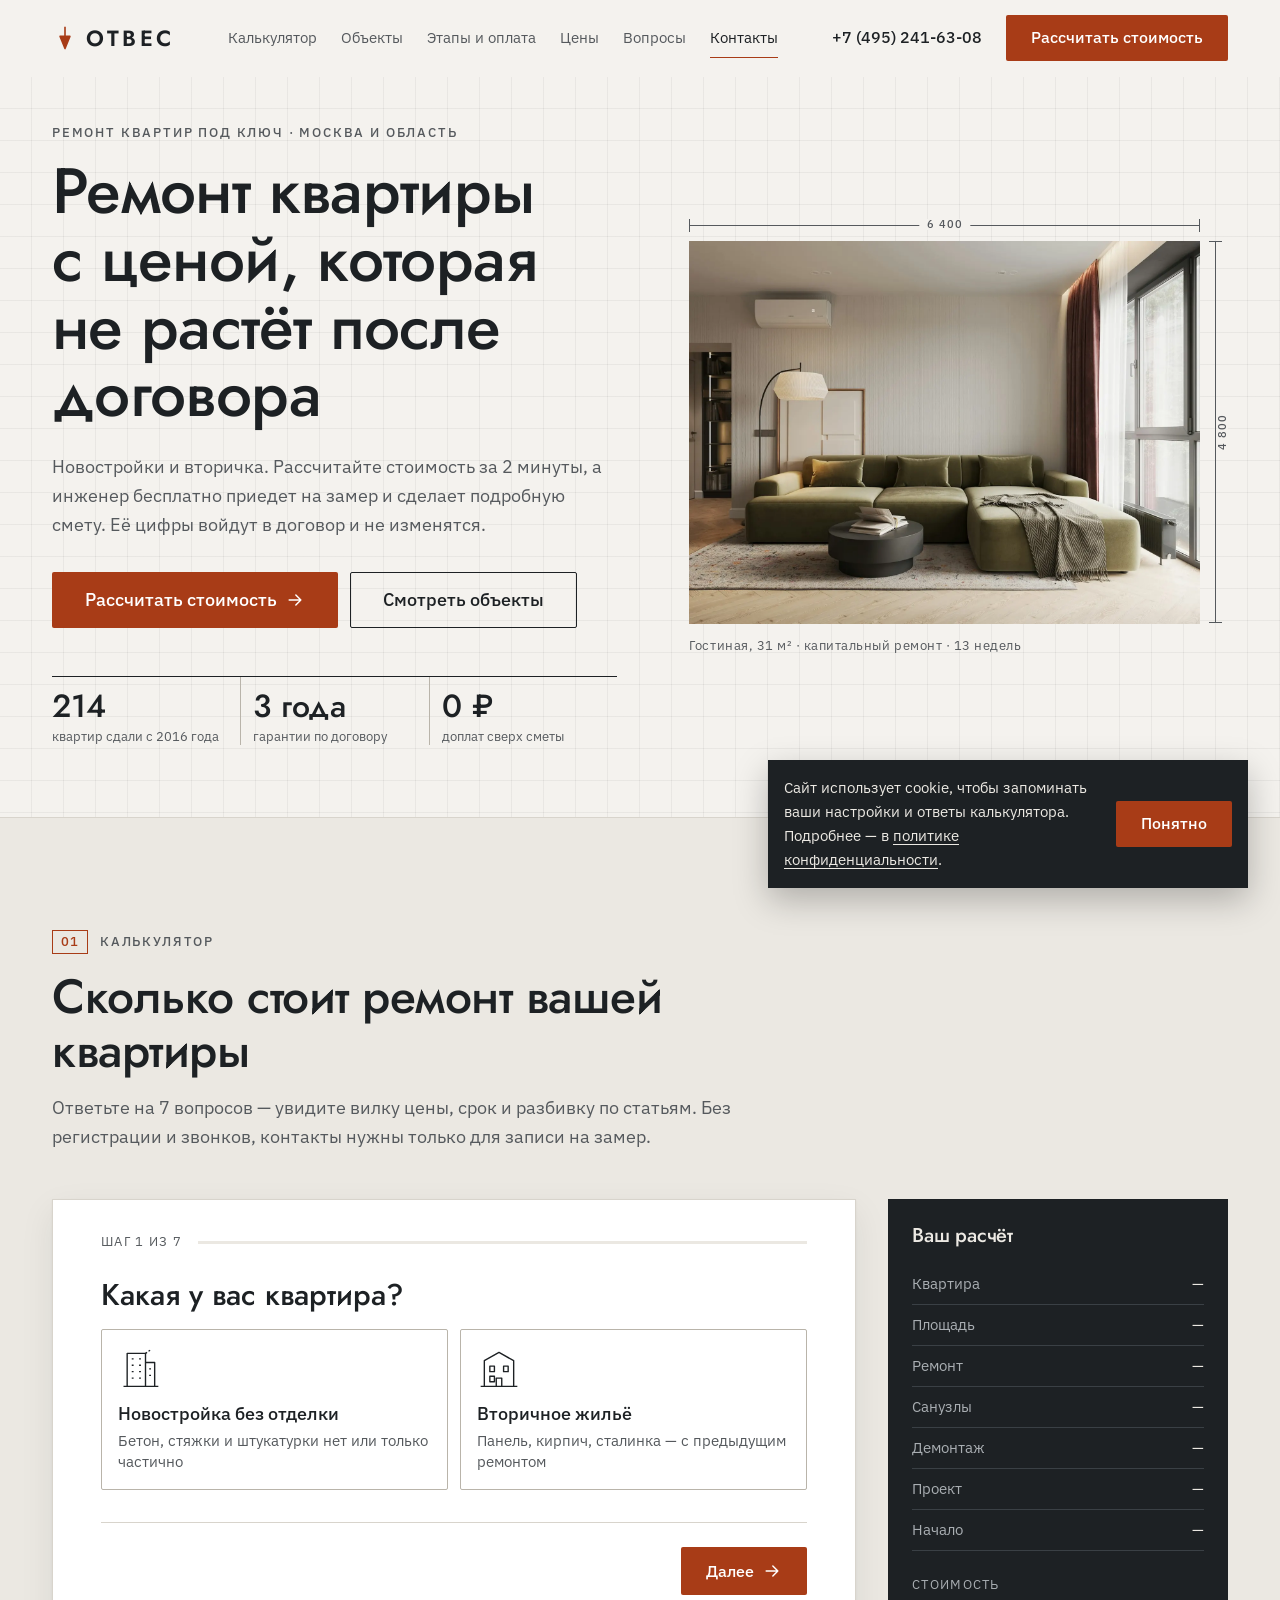
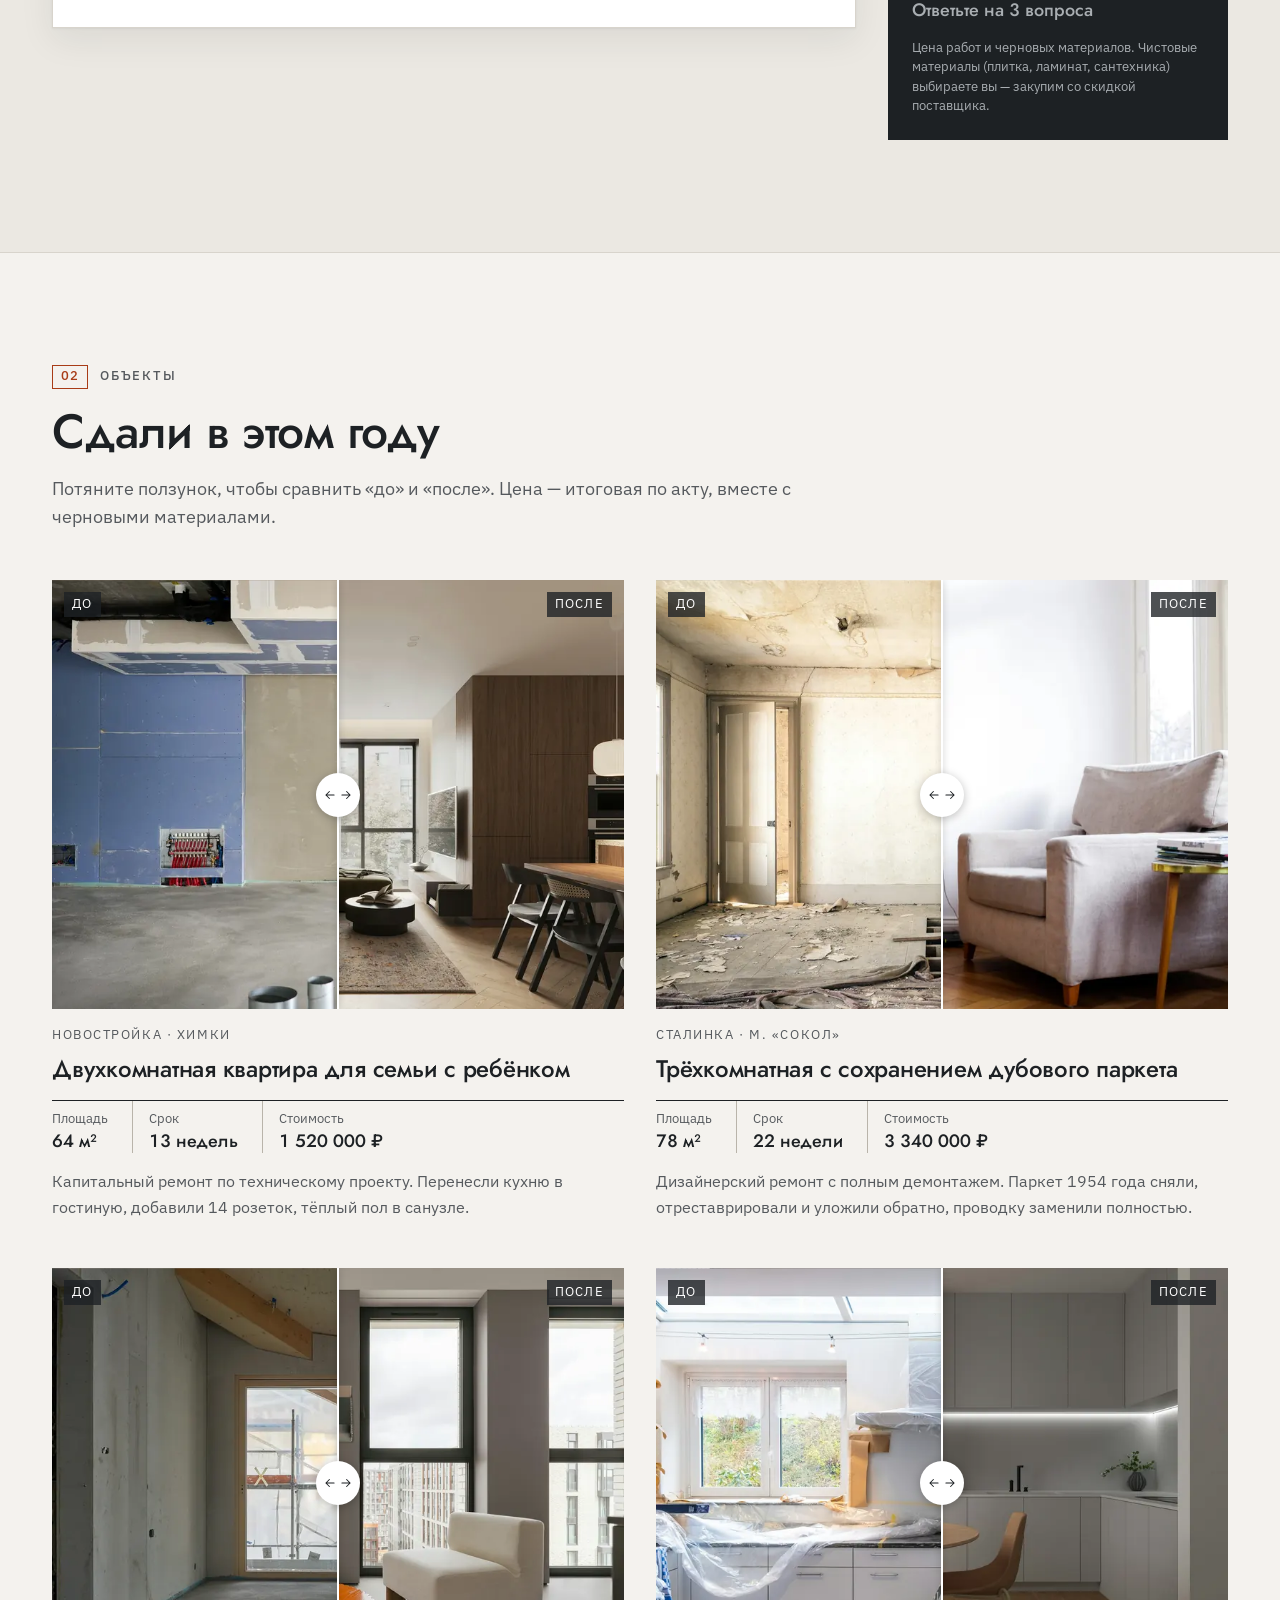
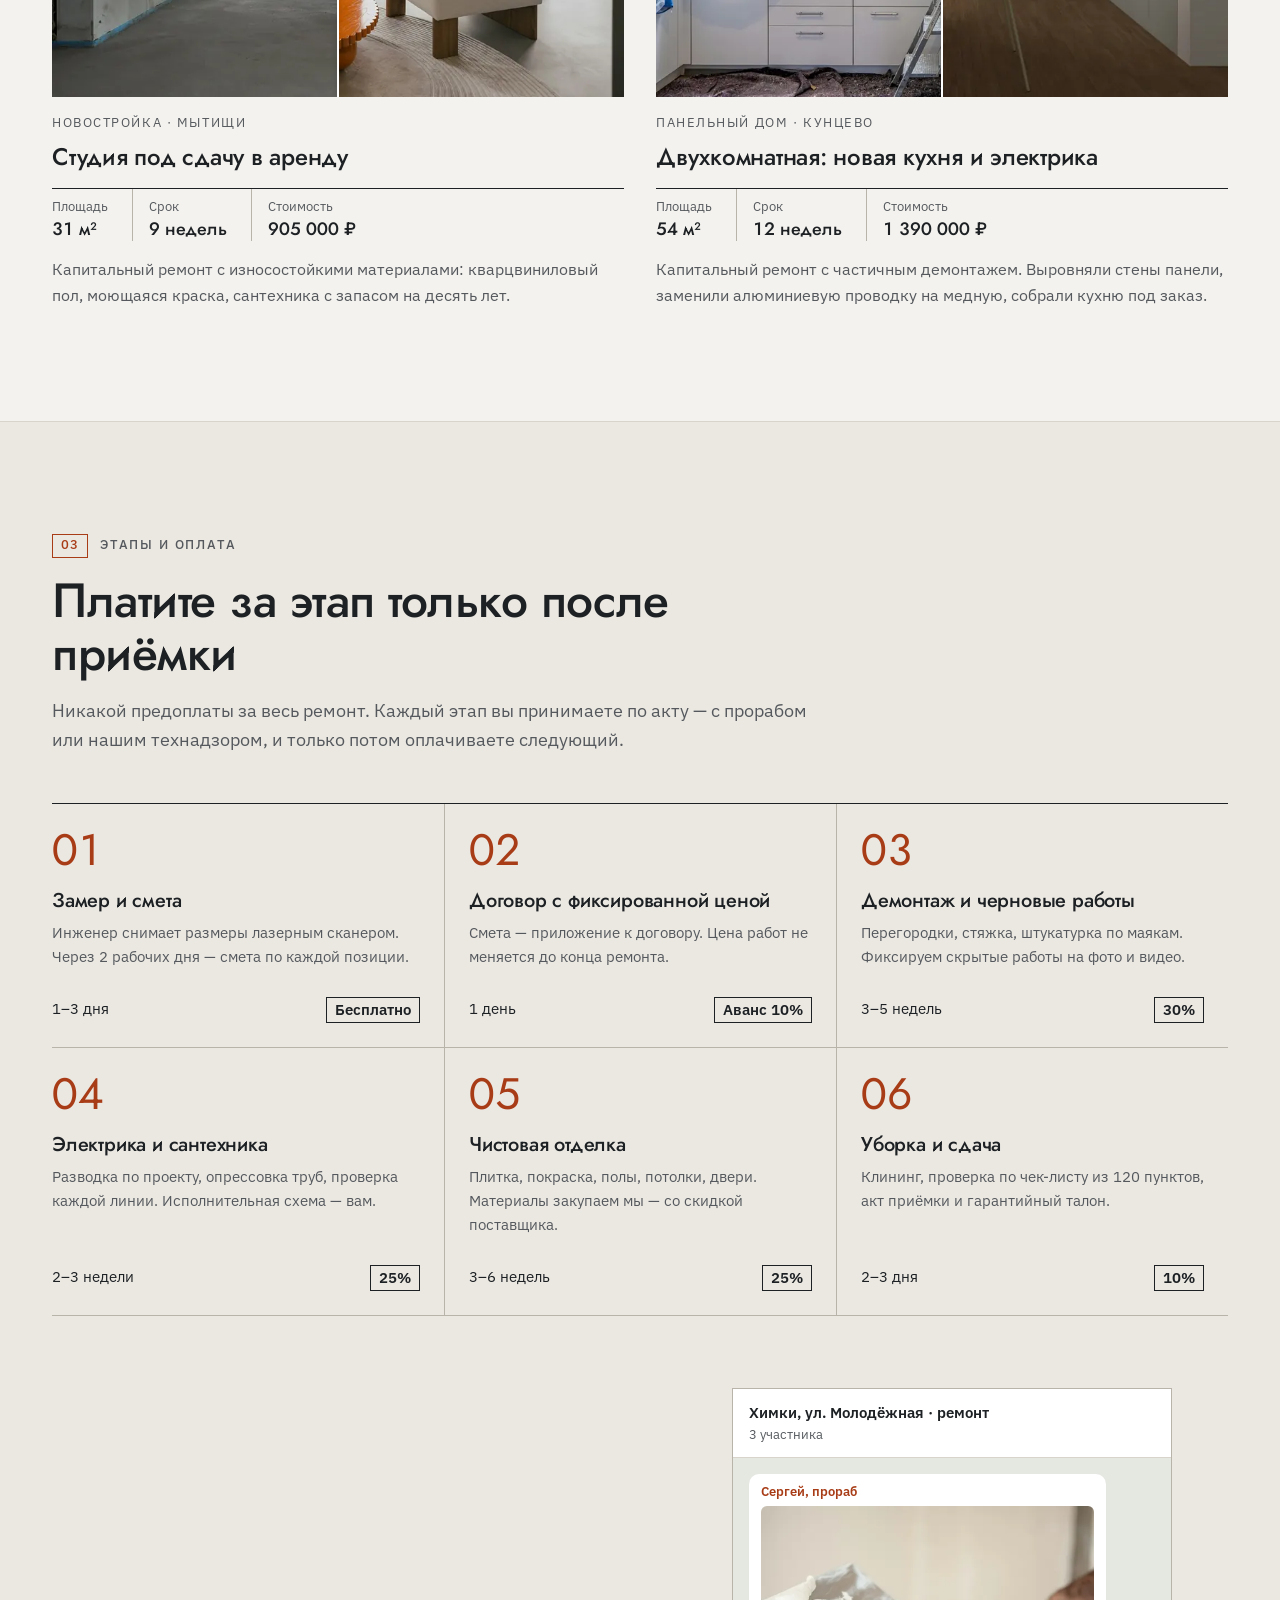
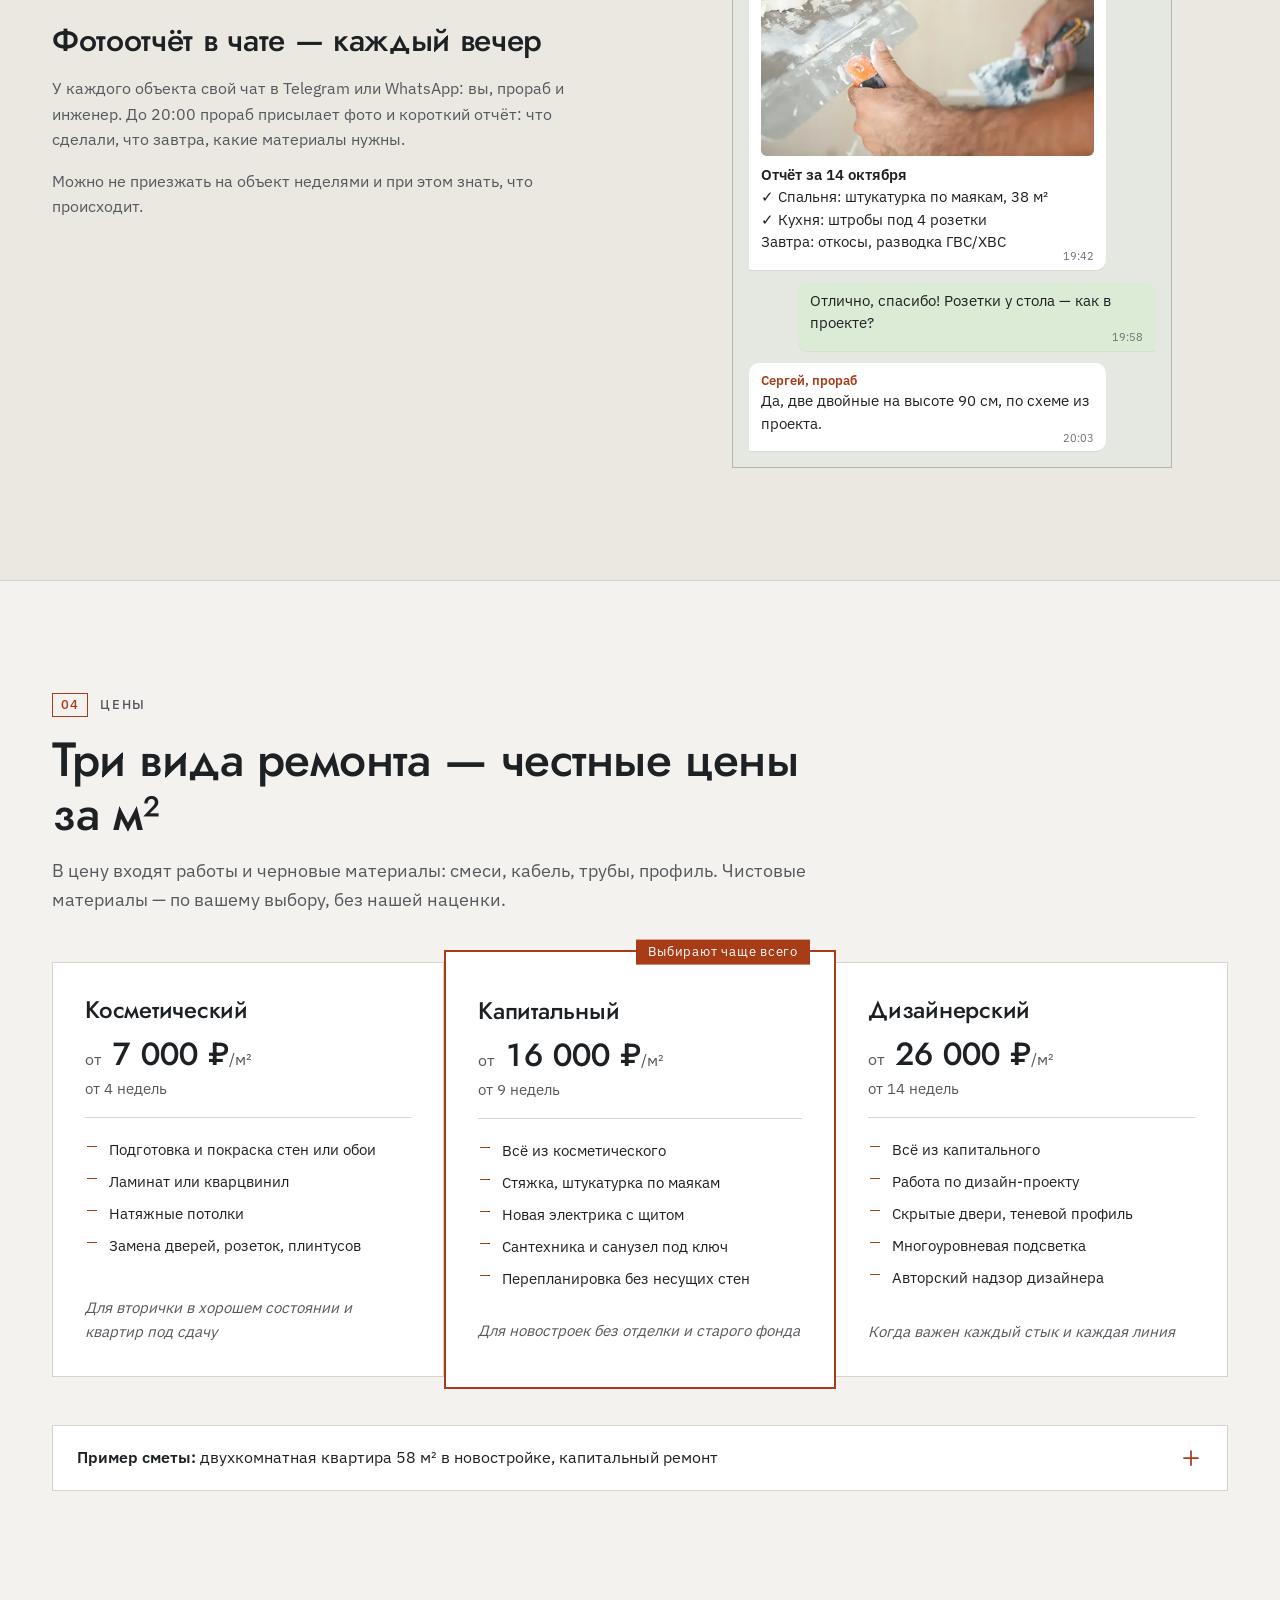
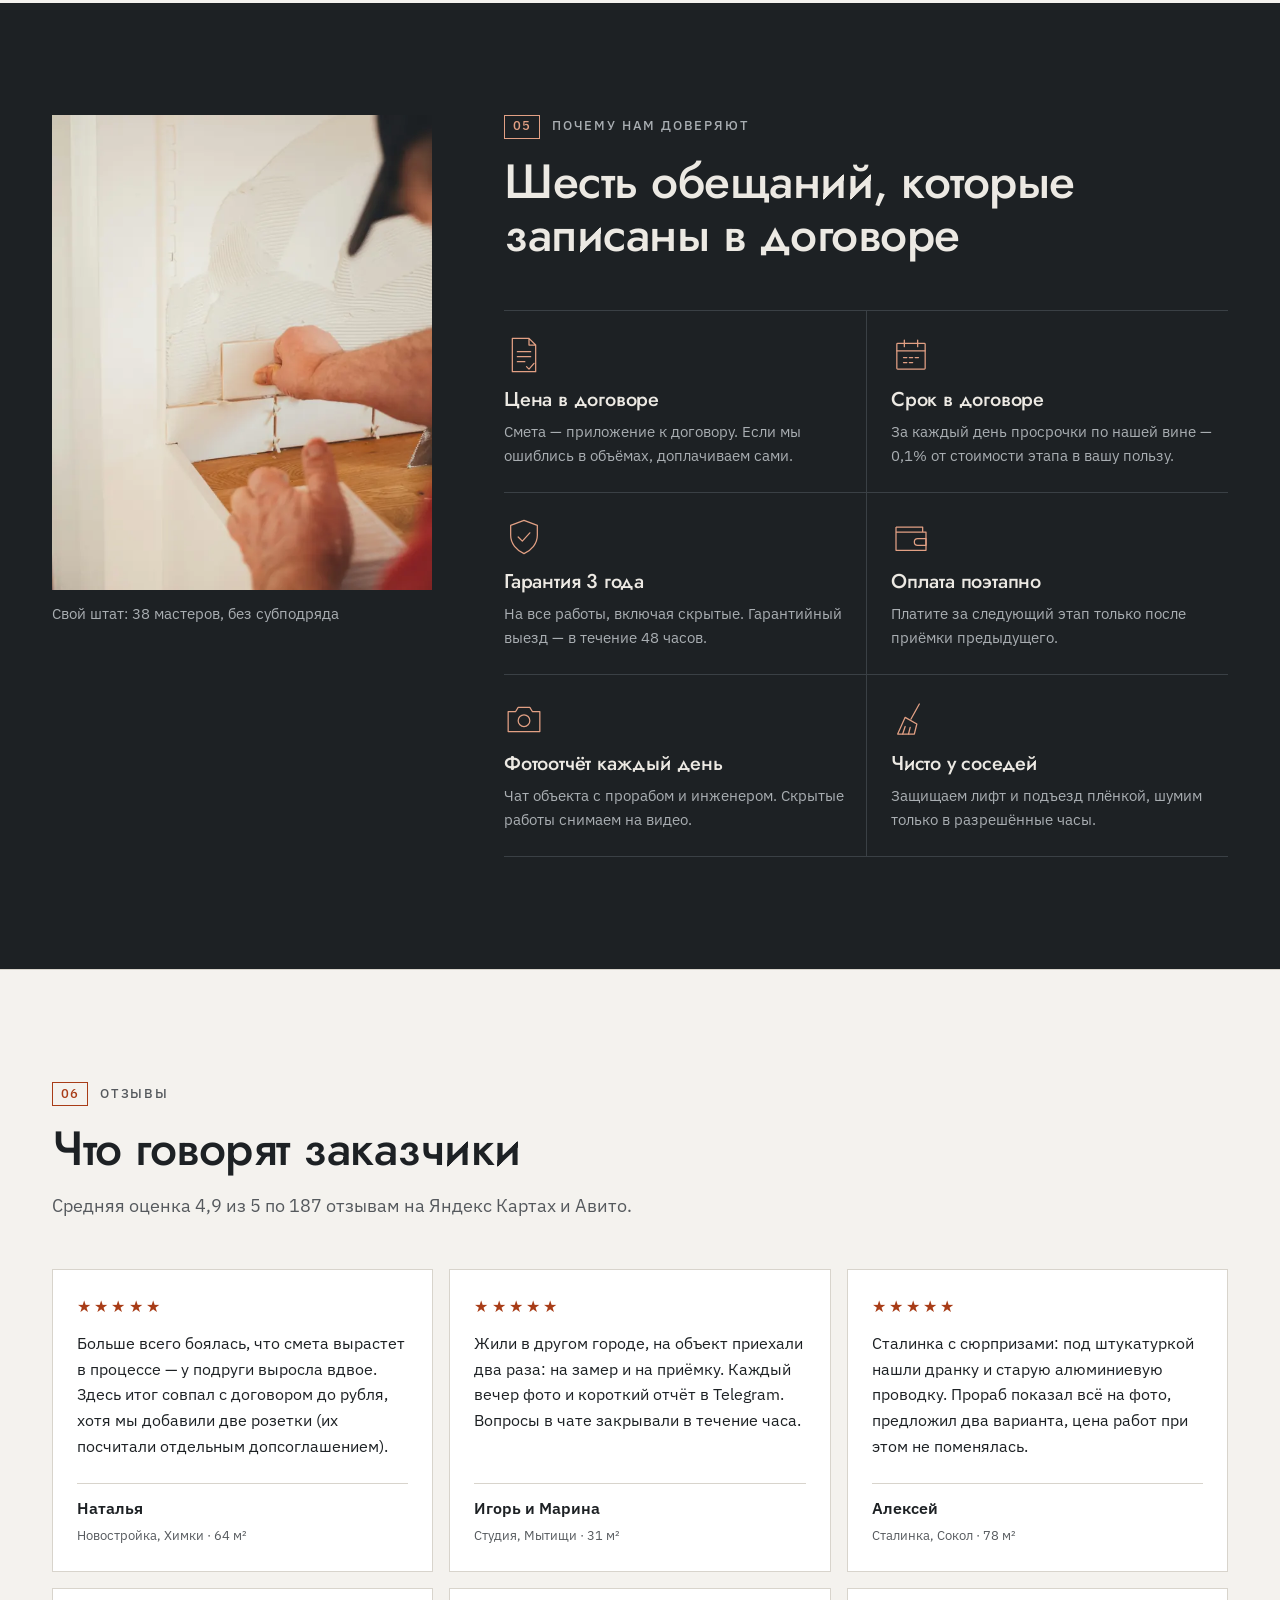
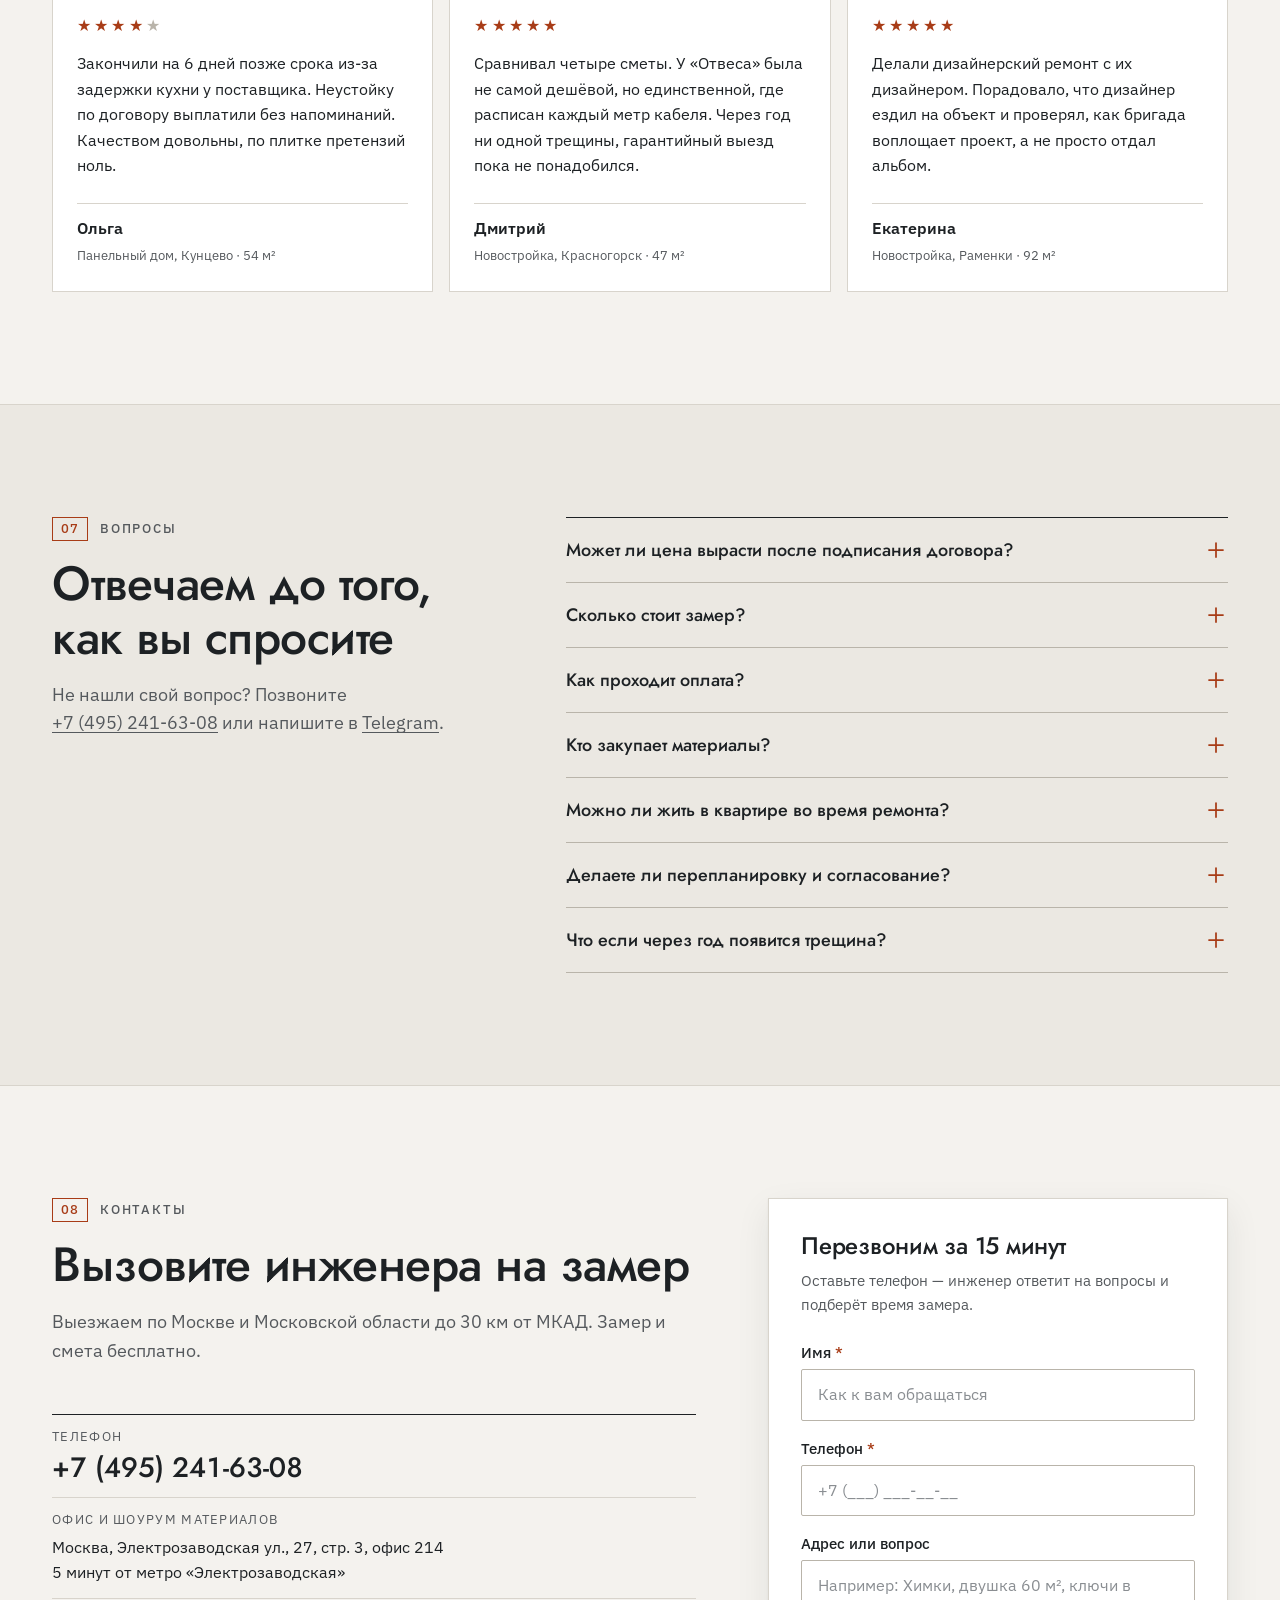
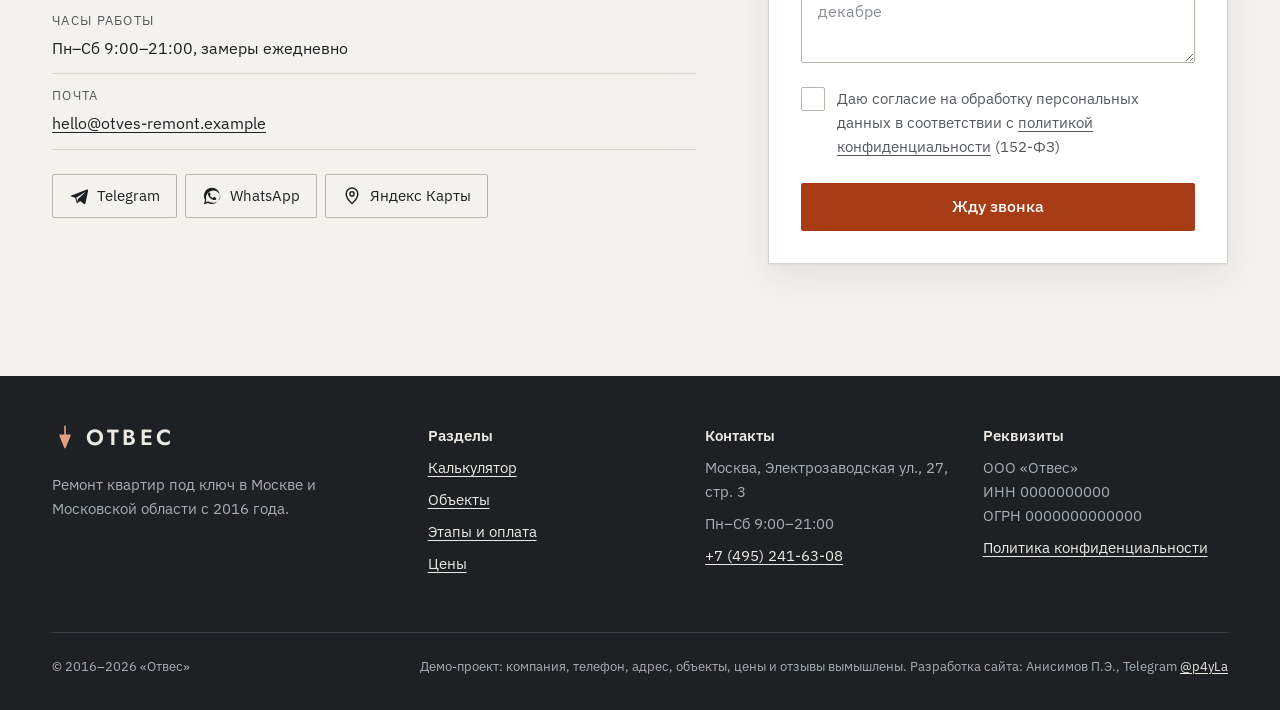
==== commit 0abfd7ec: "Правки по проверке: мобильное меню, смета и итог на телефоне, 404 - размытие шапки перенесено на псе" ====
--- a/index.html
+++ b/index.html
@@ -401,7 +401,7 @@
                 <label class="consent">
                   <input type="checkbox" name="consent" required data-validate="consent">
                   <span class="consent__box"><svg aria-hidden="true"><use href="#i-check"/></svg></span>
-                  <span>Даю согласие на обработку персональных данных в соответствии с <a href="privacy.html" target="_blank">политикой конфиденциальности</a> (152-ФЗ)</span>
+                  <span>Даю согласие на обработку персональных данных в соответствии с <a href="privacy.html" target="_blank">политикой конфиденциальности</a> <span class="nowrap">(152-ФЗ)</span></span>
                   <span class="consent__error" aria-live="polite"></span>
                 </label>
               </div>
@@ -863,7 +863,7 @@
           <label class="consent">
             <input type="checkbox" name="consent" required data-validate="consent">
             <span class="consent__box"><svg aria-hidden="true"><use href="#i-check"/></svg></span>
-            <span>Даю согласие на обработку персональных данных в соответствии с <a href="privacy.html" target="_blank">политикой конфиденциальности</a> (152-ФЗ)</span>
+            <span>Даю согласие на обработку персональных данных в соответствии с <a href="privacy.html" target="_blank">политикой конфиденциальности</a> <span class="nowrap">(152-ФЗ)</span></span>
             <span class="consent__error" aria-live="polite"></span>
           </label>
           <div class="hp" aria-hidden="true"><label>Сайт <input type="text" name="website" tabindex="-1" autocomplete="off"></label></div>
--- a/css/style.css
+++ b/css/style.css
@@ -177,8 +177,11 @@
   border-bottom: 1px solid transparent;
   transition: border-color var(--t), background-color var(--t);
 }
+/* Размытие — на псевдоэлементе: backdrop-filter на самой шапке сделал бы её
+   контейнером для position: fixed, и мобильное меню обрезалось бы по высоте шапки */
 @supports (backdrop-filter: blur(8px)) {
-  .header { background: rgba(244, 242, 238, 0.82); backdrop-filter: blur(10px); }
+  .header { background: transparent; }
+  .header::before { content: ""; position: absolute; inset: 0; z-index: -1; background: rgba(244, 242, 238, 0.82); backdrop-filter: blur(10px); }
 }
 .header.is-scrolled { border-bottom-color: var(--c-line); }
 .header__inner { display: flex; align-items: center; gap: var(--sp-5); height: var(--header-h); }
@@ -315,7 +318,12 @@
 .option input:checked + .option__box { border-color: var(--c-accent); background: var(--c-accent-soft); box-shadow: inset 0 0 0 1px var(--c-accent); }
 .option input:checked + .option__box .option__icon { color: var(--c-accent); }
 .option input:focus-visible + .option__box { box-shadow: var(--focus); }
-.option input:disabled + .option__box { opacity: 0.55; cursor: not-allowed; border-style: dashed; }
+.option input:disabled + .option__box { cursor: not-allowed; border-style: dashed; background: var(--c-bg); }
+.option input:disabled + .option__box b,
+.option input:disabled + .option__box small:not(.option__note),
+.option input:disabled + .option__box .option__price,
+.option input:disabled + .option__box .option__icon { color: #8a8e92; }
+.option:hover input:disabled + .option__box { border-color: var(--c-line-2); }
 .option input:disabled + .option__box .option__price { text-decoration: line-through; }
 .option__note:not(:empty) { margin-top: var(--sp-2); color: var(--c-accent) !important; }
 /* Вариант в строку: иконка — текст — цена */
@@ -341,9 +349,9 @@
 .option input:checked + .option__box .option__num { color: var(--c-accent); }
 
 /* Площадь: большое число + ползунок + быстрые варианты */
-.area__value { display: flex; align-items: baseline; gap: var(--sp-2); margin-bottom: var(--sp-4); }
+.area__value { display: flex; align-items: flex-end; gap: var(--sp-3); margin-bottom: var(--sp-4); }
 .area__input {
-  width: 4.2ch; padding: 0 0 var(--sp-1); border: 0; border-bottom: 2px solid var(--c-ink);
+  width: 3.4ch; padding: 0 0 var(--sp-1); border: 0; border-bottom: 2px solid var(--c-ink);
   background: transparent; font: 500 clamp(3rem, 2.4rem + 3vw, 4.5rem)/1 var(--f-head);
   font-variant-numeric: tabular-nums; border-radius: 0;
   -moz-appearance: textfield; appearance: textfield;
@@ -351,7 +359,7 @@
 .area__input::-webkit-outer-spin-button, .area__input::-webkit-inner-spin-button { -webkit-appearance: none; margin: 0; }
 .area__input:focus-visible { box-shadow: none; border-bottom-color: var(--c-accent); }
 .area__input[aria-invalid="true"] { border-bottom-color: var(--c-error); }
-.area__unit { font: 500 1.75rem/1 var(--f-head); color: var(--c-ink-2); }
+.area__unit { font: 500 1.75rem/1 var(--f-head); color: var(--c-ink-2); padding-bottom: 0.6rem; }
 
 .area__range {
   --fill: 15%;
@@ -388,6 +396,7 @@
   margin-top: var(--sp-6); padding-top: var(--sp-5); border-top: 1px solid var(--c-line);
 }
 .quiz__nav #quiz-next, .quiz__nav #quiz-submit { margin-left: auto; }
+.quiz.is-result .quiz__live { display: none; }
 .quiz__live { margin: 0; font-size: var(--fs-s); color: var(--c-ink-2); font-variant-numeric: tabular-nums; }
 .quiz__live b { color: var(--c-ink); font-weight: 600; }
 @media (max-width: 559px) {
@@ -408,7 +417,15 @@
 .result__meta li { padding-top: var(--sp-3); }
 .result__meta li + li { padding-left: var(--sp-4); border-left: 1px solid var(--c-line); }
 .result__meta span { display: block; font-size: var(--fs-xs); color: var(--c-ink-2); text-transform: uppercase; letter-spacing: 0.1em; }
-.result__meta b { font: 500 1.25rem/1.3 var(--f-head); }
+.result__meta b { font: 500 1.25rem/1.3 var(--f-head); white-space: nowrap; }
+@media (max-width: 559px) {
+  .result__meta b { font-size: 1.0625rem; }
+  /* На телефоне сумма под названием статьи — иначе колонка с названием сжимается в столбик */
+  .result__table thead { display: none; }
+  .result__table tr { display: flex; flex-direction: column; padding: var(--sp-3) 0; border-bottom: 1px solid var(--c-line); }
+  .result__table td { border: 0; padding: 0; }
+  .result__table td:last-child { text-align: left; padding: var(--sp-1) 0 0; font-weight: 500; }
+}
 .result__table { font-size: var(--fs-s); margin-bottom: var(--sp-4); }
 .result__table th { text-align: left; font-weight: 500; font-size: var(--fs-xs); color: var(--c-ink-2); text-transform: uppercase; letter-spacing: 0.08em; padding-bottom: var(--sp-2); border-bottom: 1px solid var(--c-line-2); }
 .result__table th:last-child, .result__table td:last-child { text-align: right; white-space: nowrap; padding-left: var(--sp-3); }
@@ -620,6 +637,21 @@
 .smeta__table thead th { font-size: var(--fs-xs); font-weight: 500; text-transform: uppercase; letter-spacing: 0.08em; color: var(--c-ink-2); border-bottom-color: var(--c-ink); }
 .smeta__group th { padding-top: var(--sp-4); font-weight: 600; font-size: var(--fs-s); border-bottom-color: var(--c-line-2); }
 .smeta__table tfoot th, .smeta__table tfoot td { padding-top: var(--sp-3); border-bottom: 0; border-top: 2px solid var(--c-ink); font: 500 1.25rem/1.3 var(--f-head); }
+/* Телефон: строка сметы в две линии — название, ниже «объём × цена» и сумма */
+@media (max-width: 639px) {
+  .smeta__scroll { overflow: visible; margin: 0; padding: 0; }
+  .smeta__table { min-width: 0; }
+  .smeta__table thead { display: none; }
+  .smeta__table tr { display: grid; grid-template-columns: auto auto 1fr; column-gap: var(--sp-2); align-items: baseline; padding: var(--sp-2) 0; border-bottom: 1px solid var(--c-line); }
+  .smeta__table td, .smeta__table th { padding: 0; border: 0; }
+  .smeta__table tbody td:first-child { grid-column: 1 / -1; margin-bottom: 2px; }
+  .smeta__table tbody td:nth-child(2), .smeta__table tbody td:nth-child(3) { font-size: var(--fs-xs); color: var(--c-ink-2); }
+  .smeta__table tbody td:nth-child(3)::before { content: "× "; }
+  .smeta__table tbody td:nth-child(4) { font-weight: 500; }
+  .smeta__group { display: block !important; padding-top: var(--sp-4) !important; border-bottom-color: var(--c-line-2) !important; }
+  .smeta__table tfoot tr { grid-template-columns: 1fr auto; border-bottom: 0; border-top: 2px solid var(--c-ink); margin-top: var(--sp-2); }
+  .smeta__table tfoot th, .smeta__table tfoot td { border: 0; padding: var(--sp-2) 0 0; }
+}
 .smeta__note { margin: var(--sp-4) 0 0; font-size: var(--fs-s); color: var(--c-ink-2); }
 .smeta__note a { color: var(--c-accent); font-weight: 500; }
 
@@ -750,6 +782,7 @@
 }
 
 /* ---------- 18. Служебное ---------- */
+.nowrap { white-space: nowrap; }
 .hp { position: absolute; left: -9999px; width: 1px; height: 1px; overflow: hidden; }
 
 /* Страницы политики и 404 */
@@ -769,7 +802,7 @@
   background-size: 32px 32px;
 }
 .notfound > div { max-width: 560px; }
-.notfound__code { font: 400 clamp(6rem, 4rem + 10vw, 11rem)/1 var(--f-head); color: var(--c-accent); margin-bottom: var(--sp-4); letter-spacing: -0.02em; }
+.notfound .notfound__code { font: 400 clamp(6rem, 4rem + 10vw, 11rem)/1 var(--f-head); color: var(--c-accent); margin-bottom: var(--sp-4); letter-spacing: -0.02em; }
 .notfound h1 { font-size: var(--fs-h2); margin-bottom: var(--sp-4); }
 .notfound p { color: var(--c-ink-2); margin-bottom: var(--sp-6); }
 .notfound .hero__actions { justify-content: center; margin: 0; }
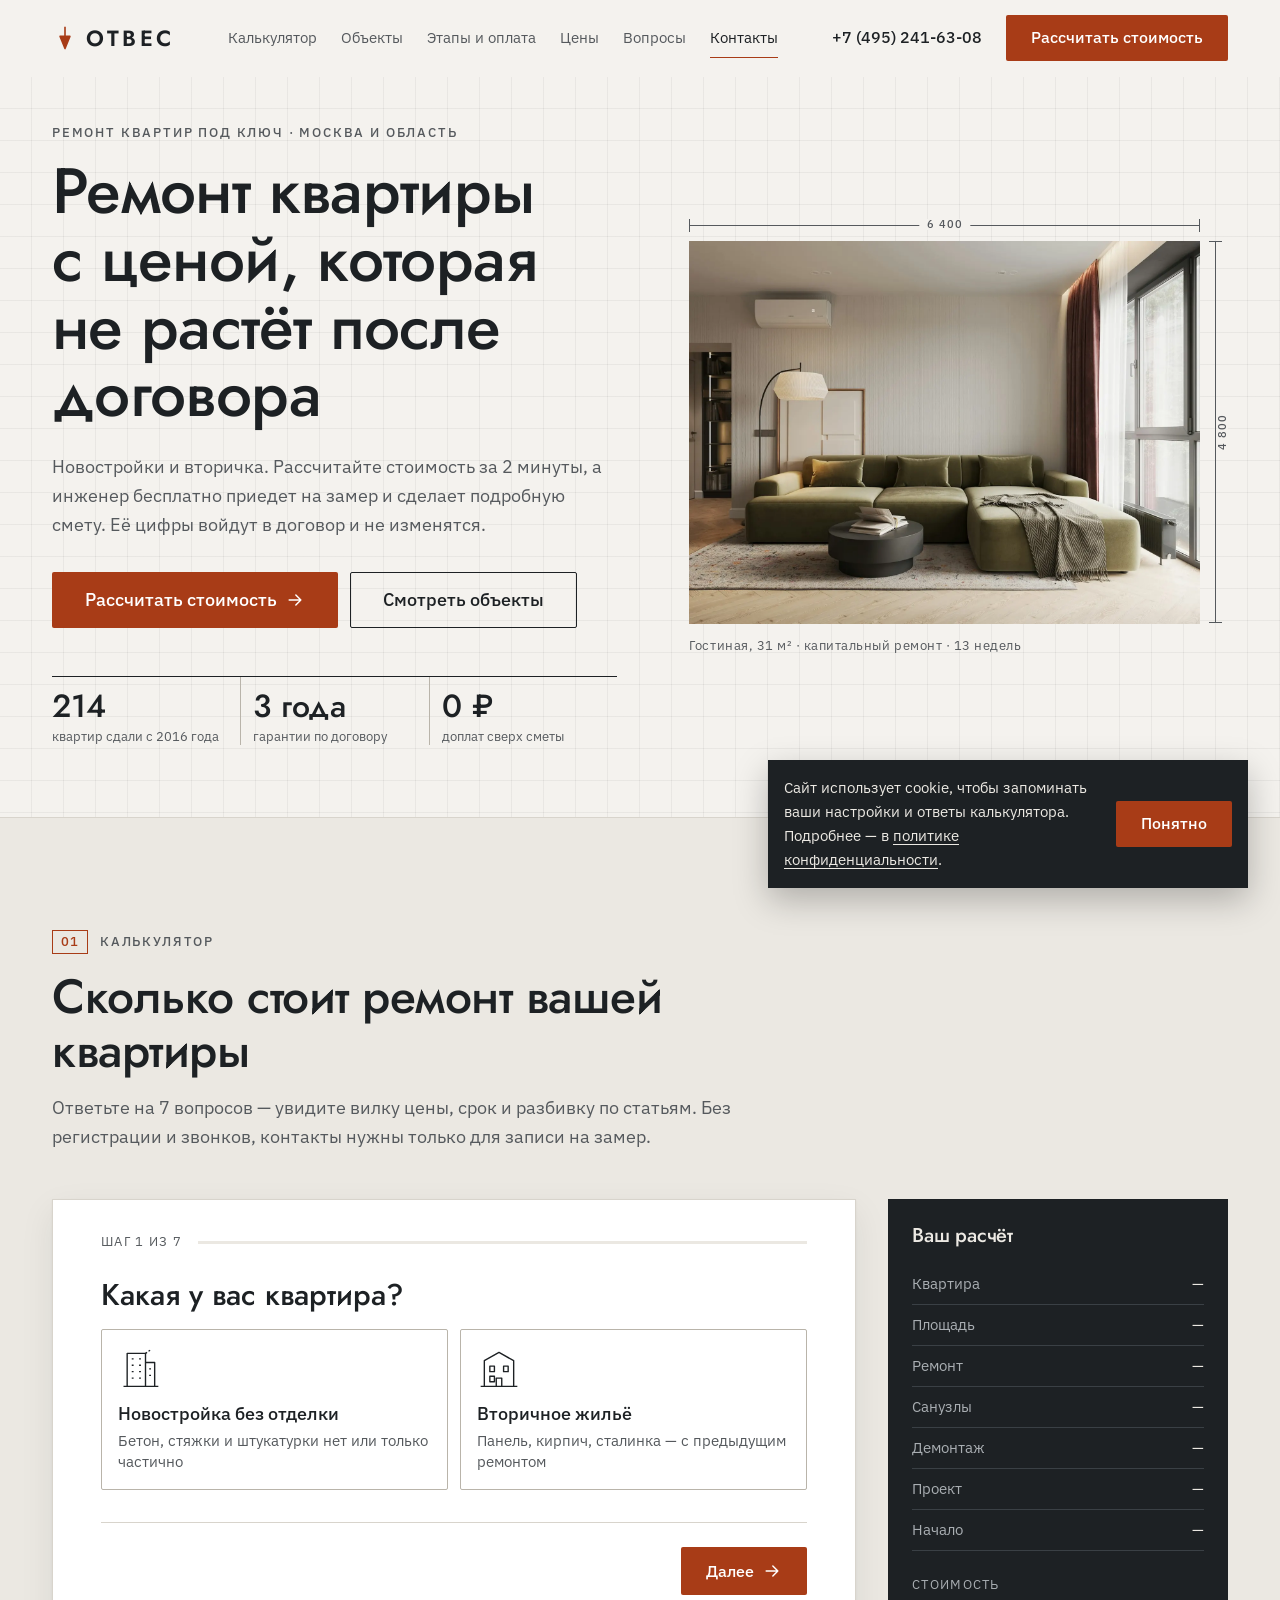
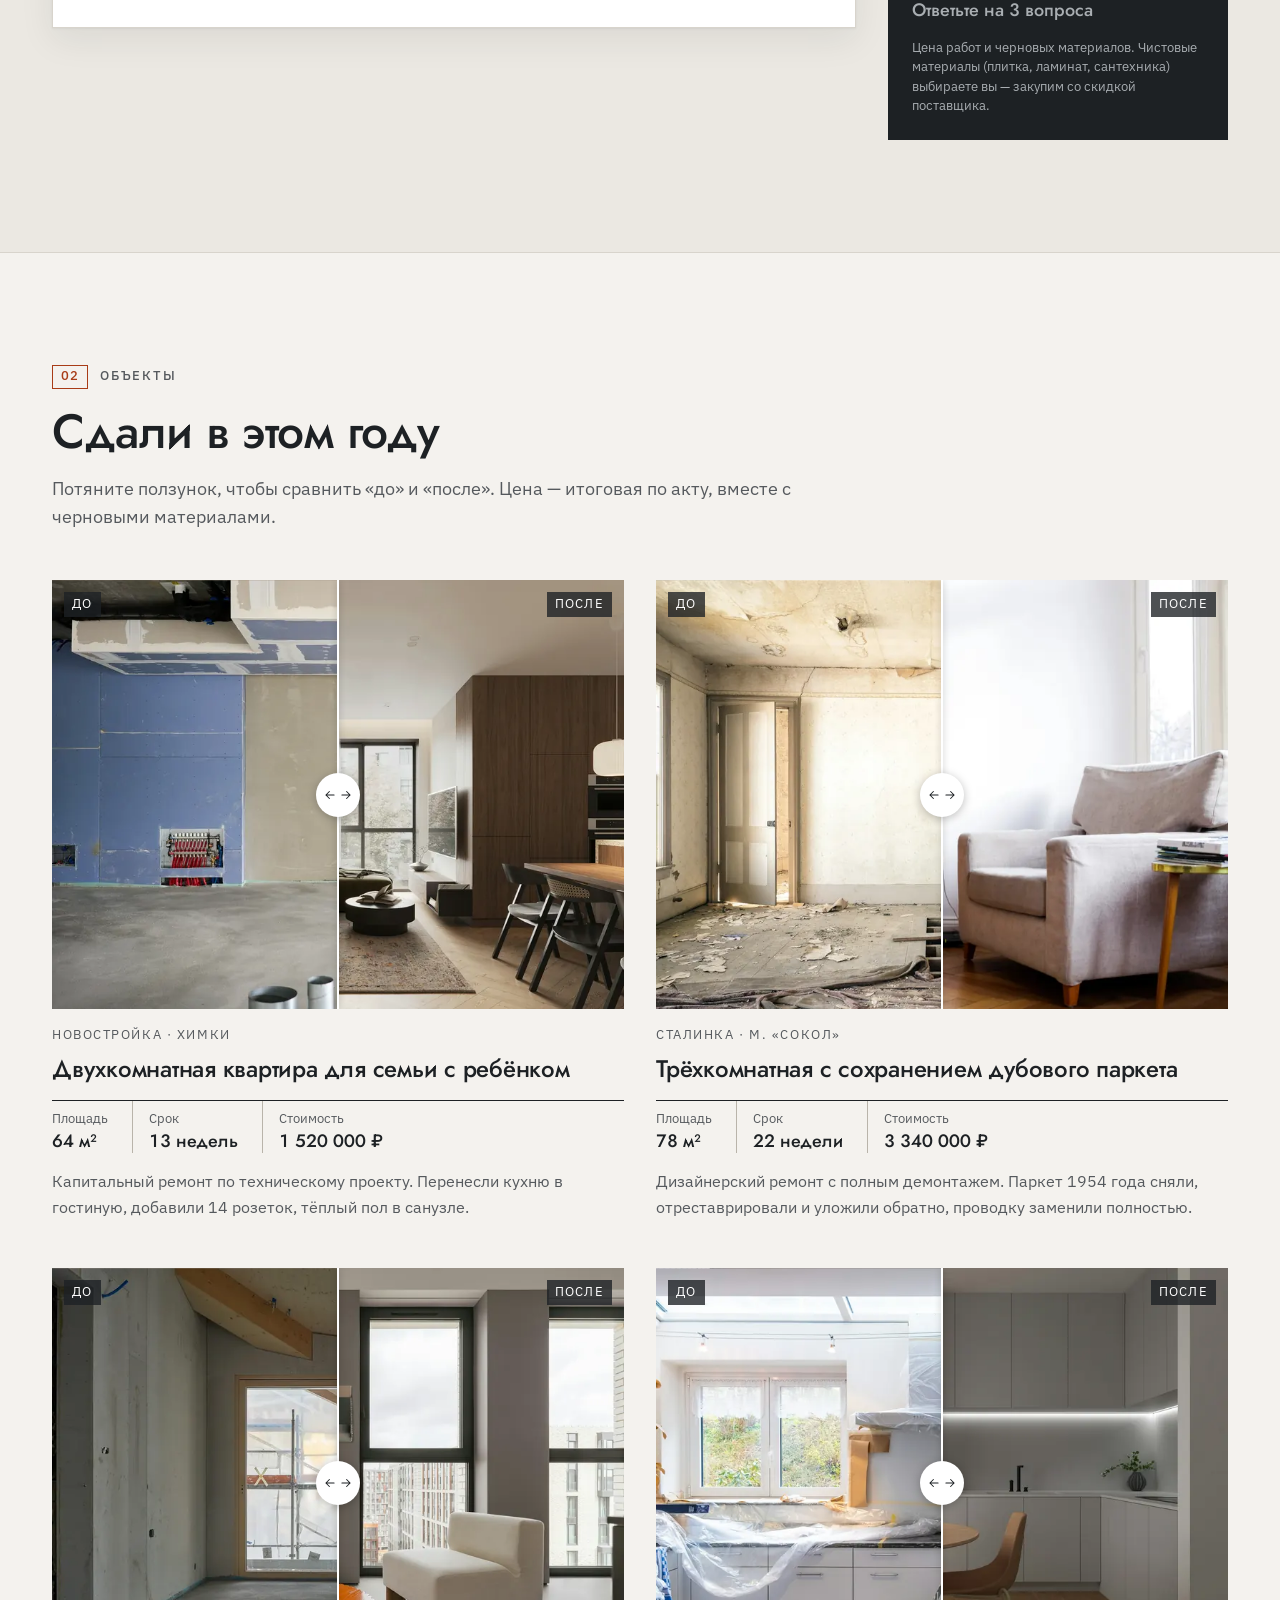
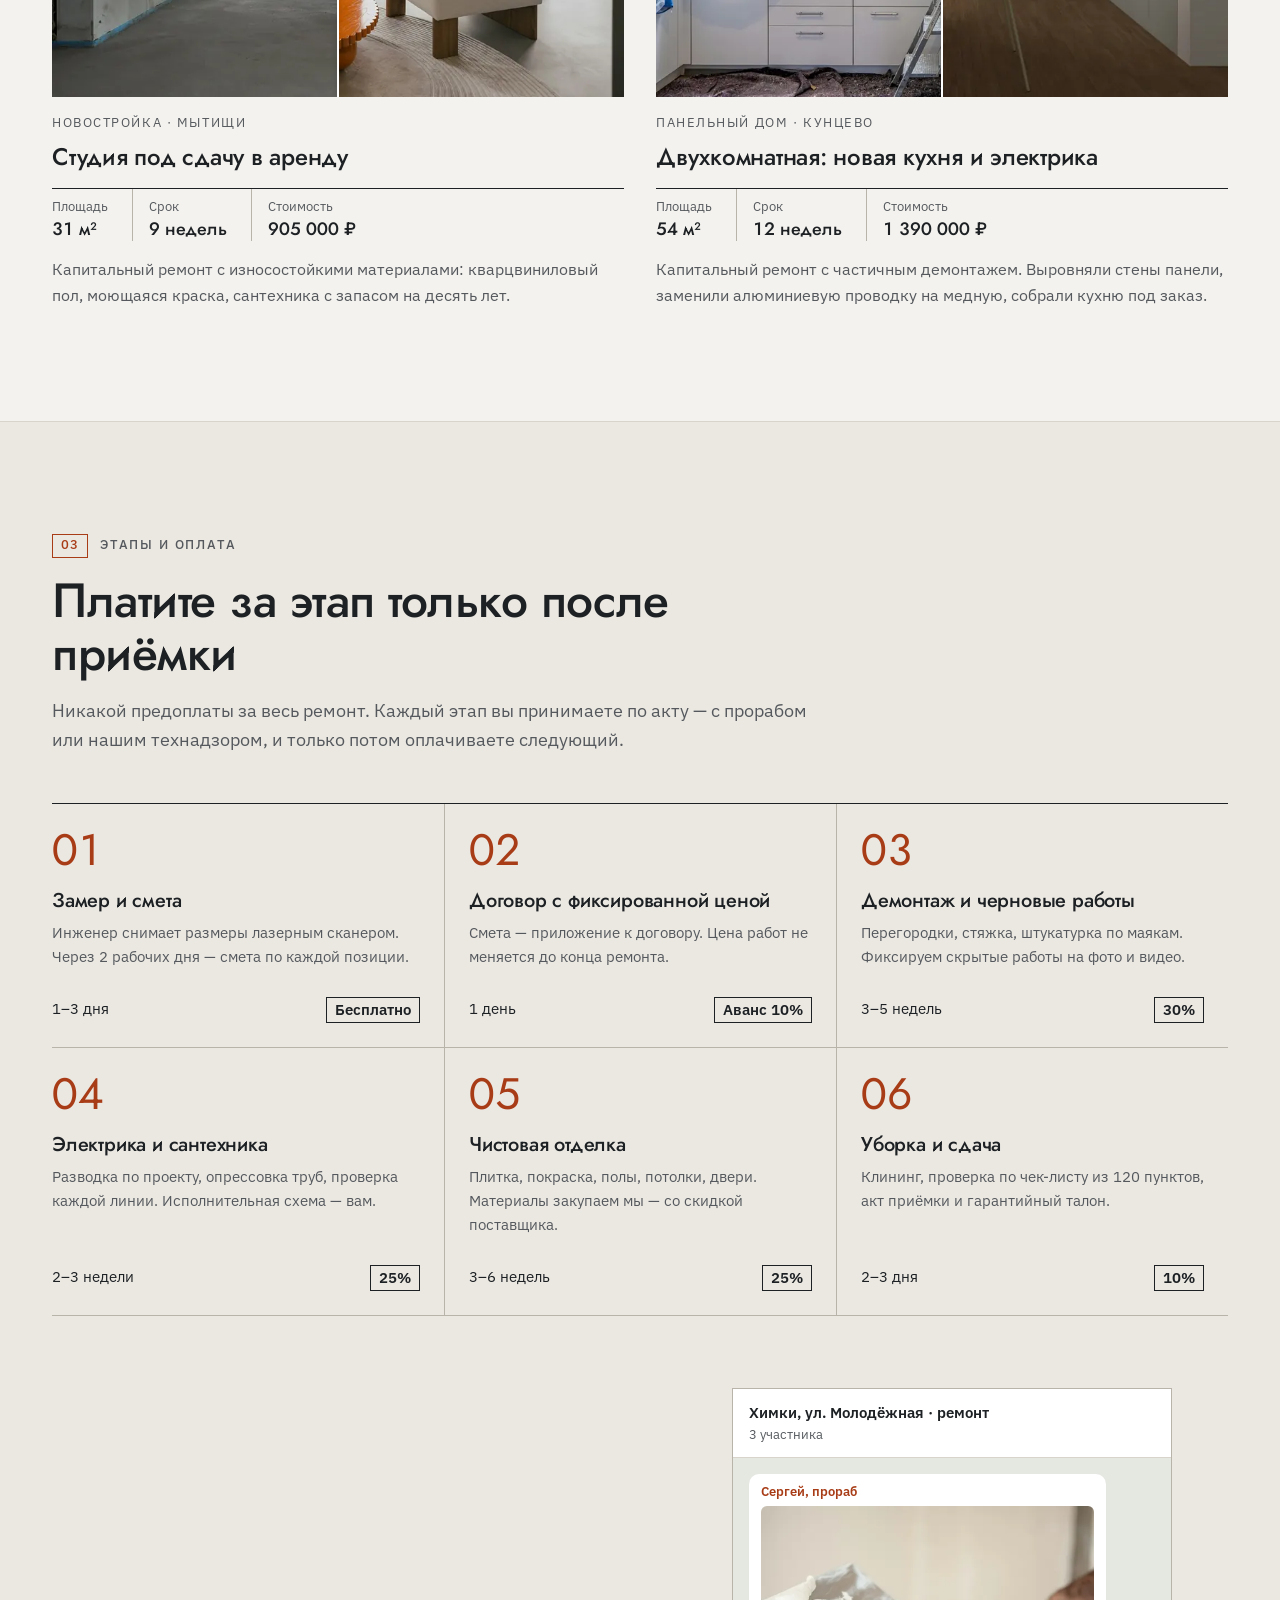
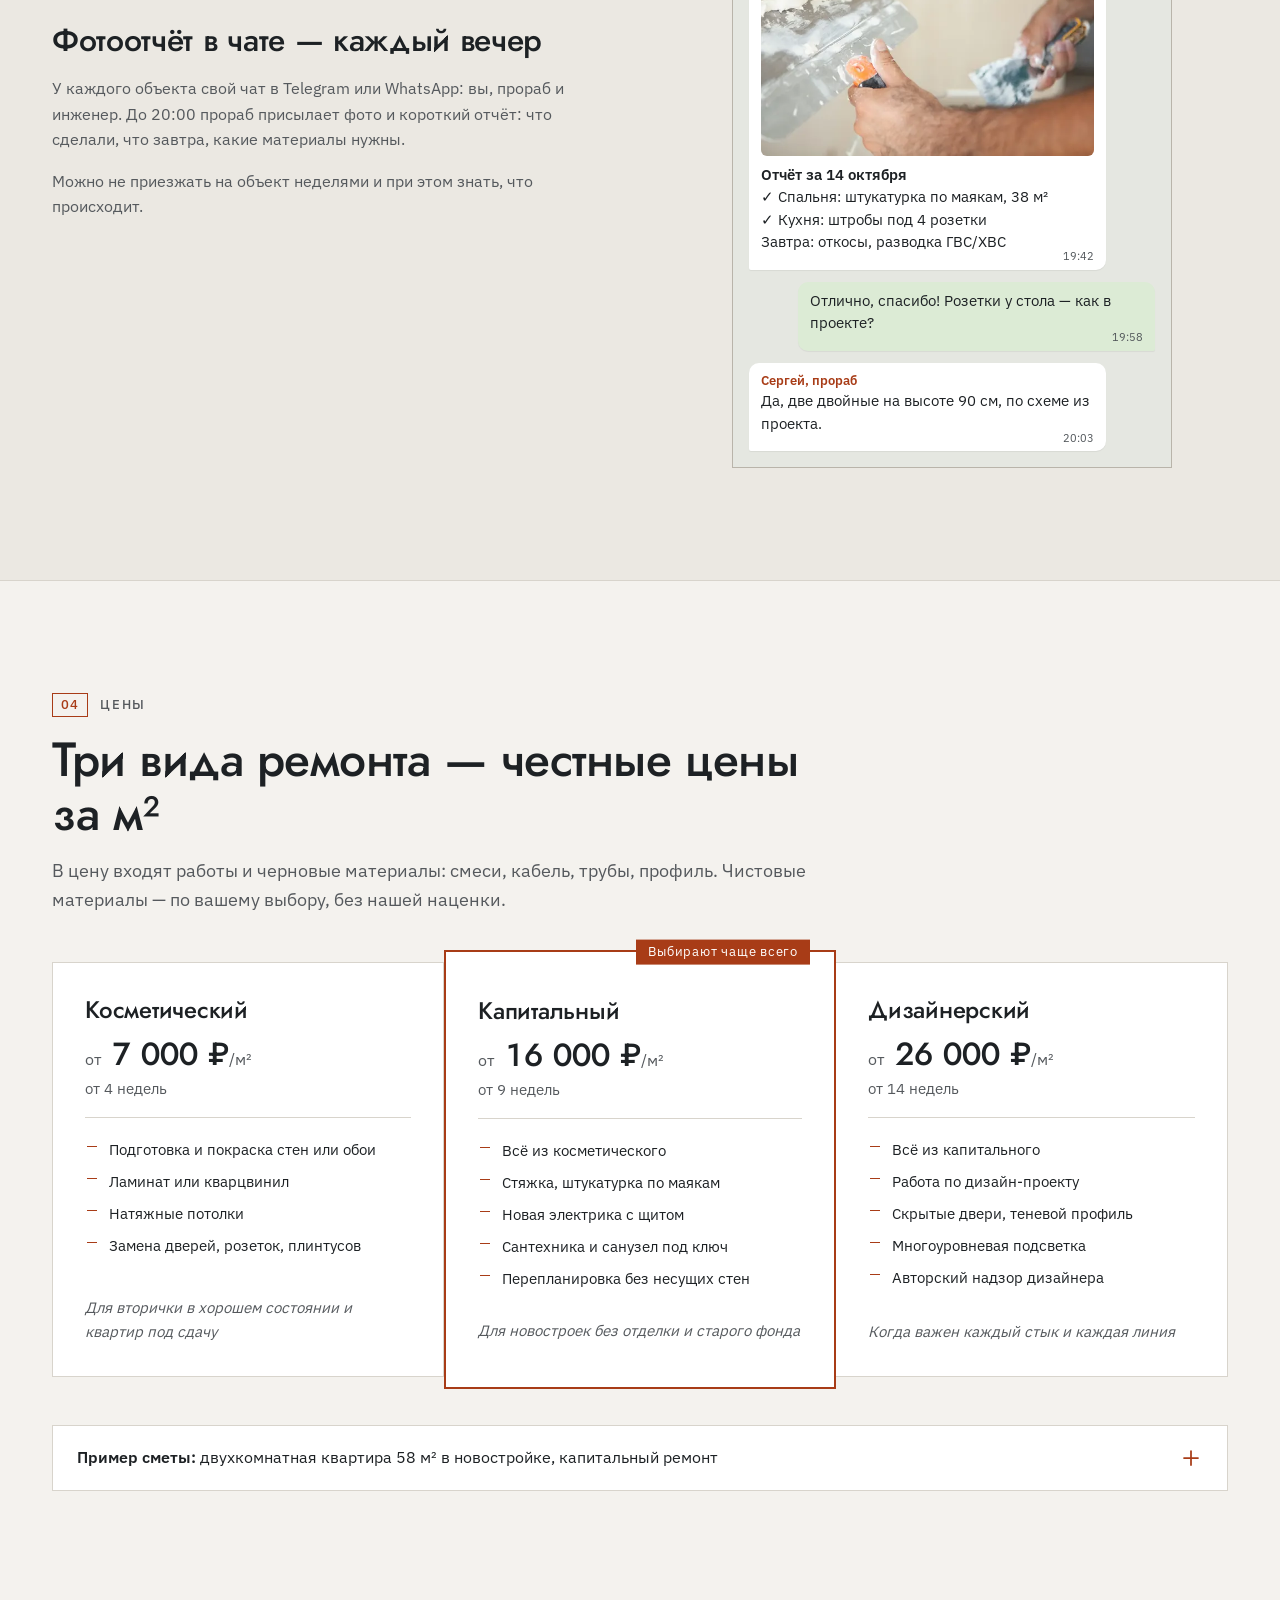
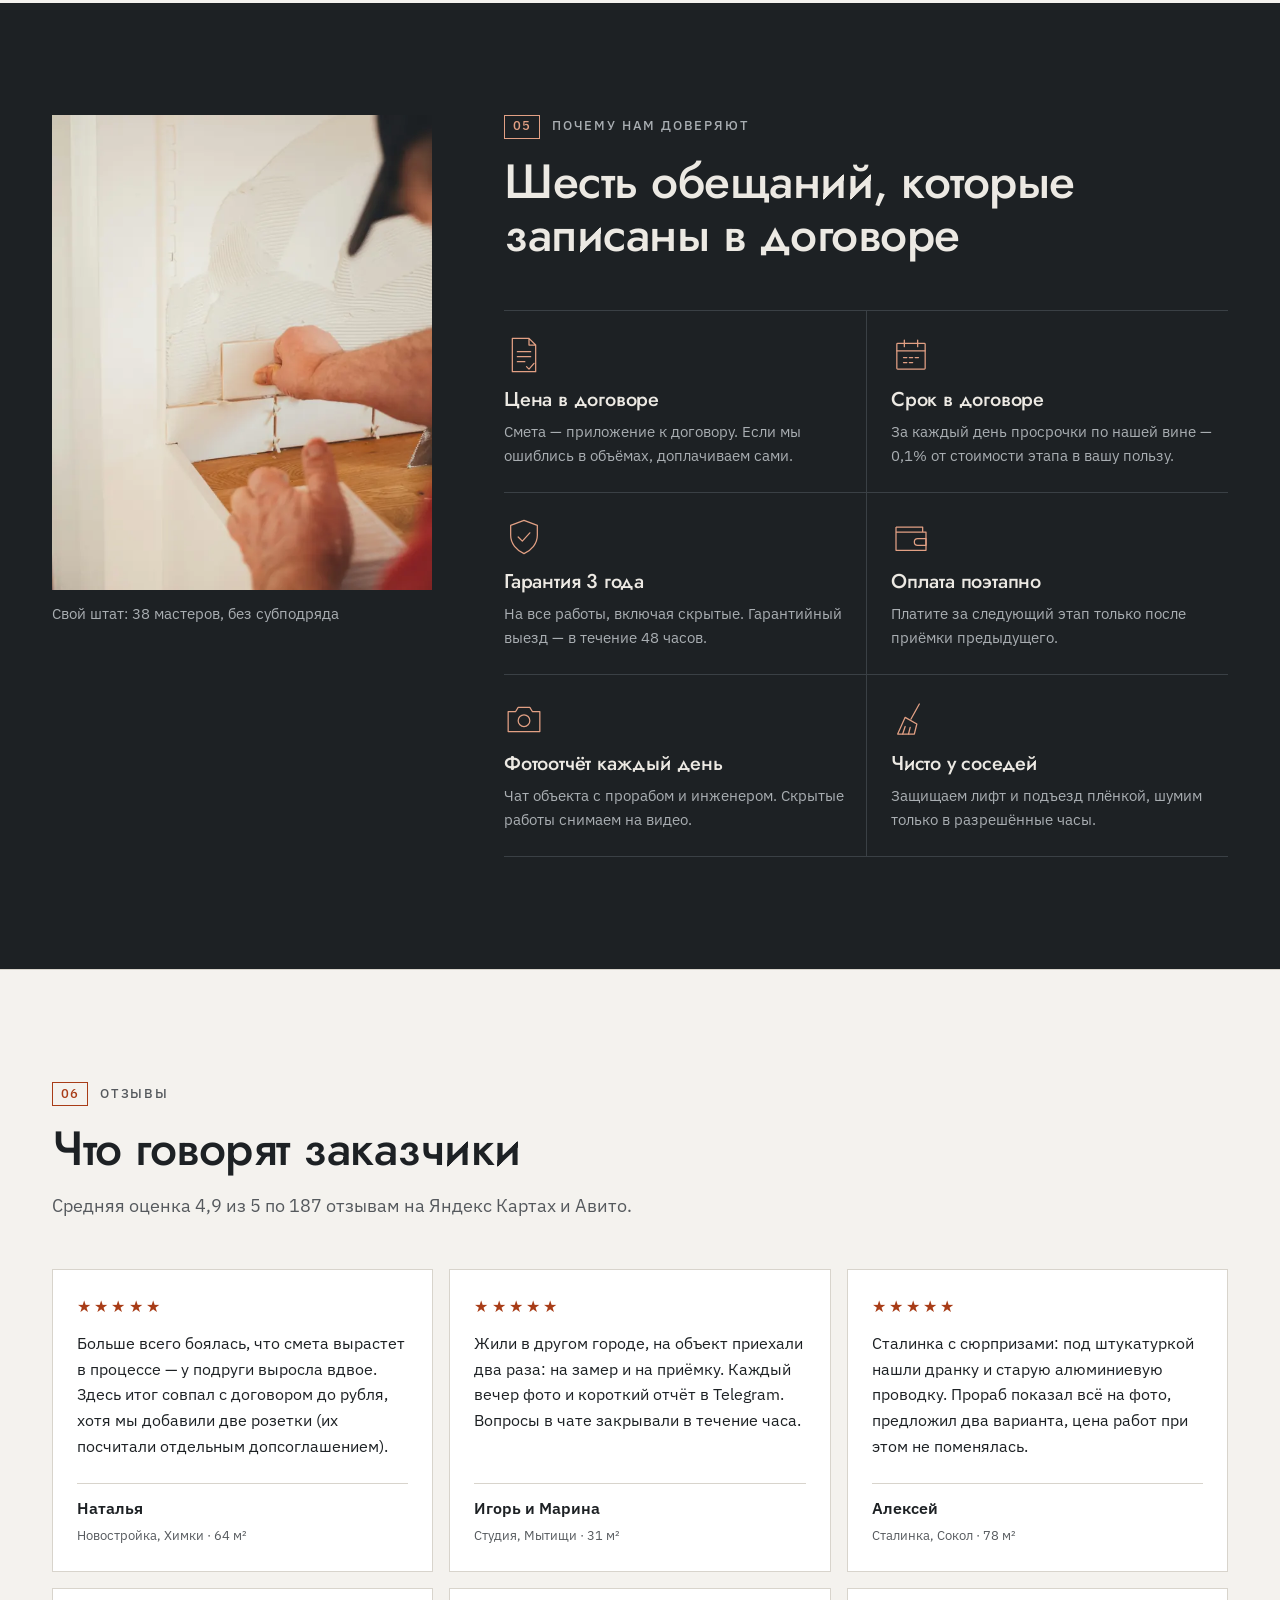
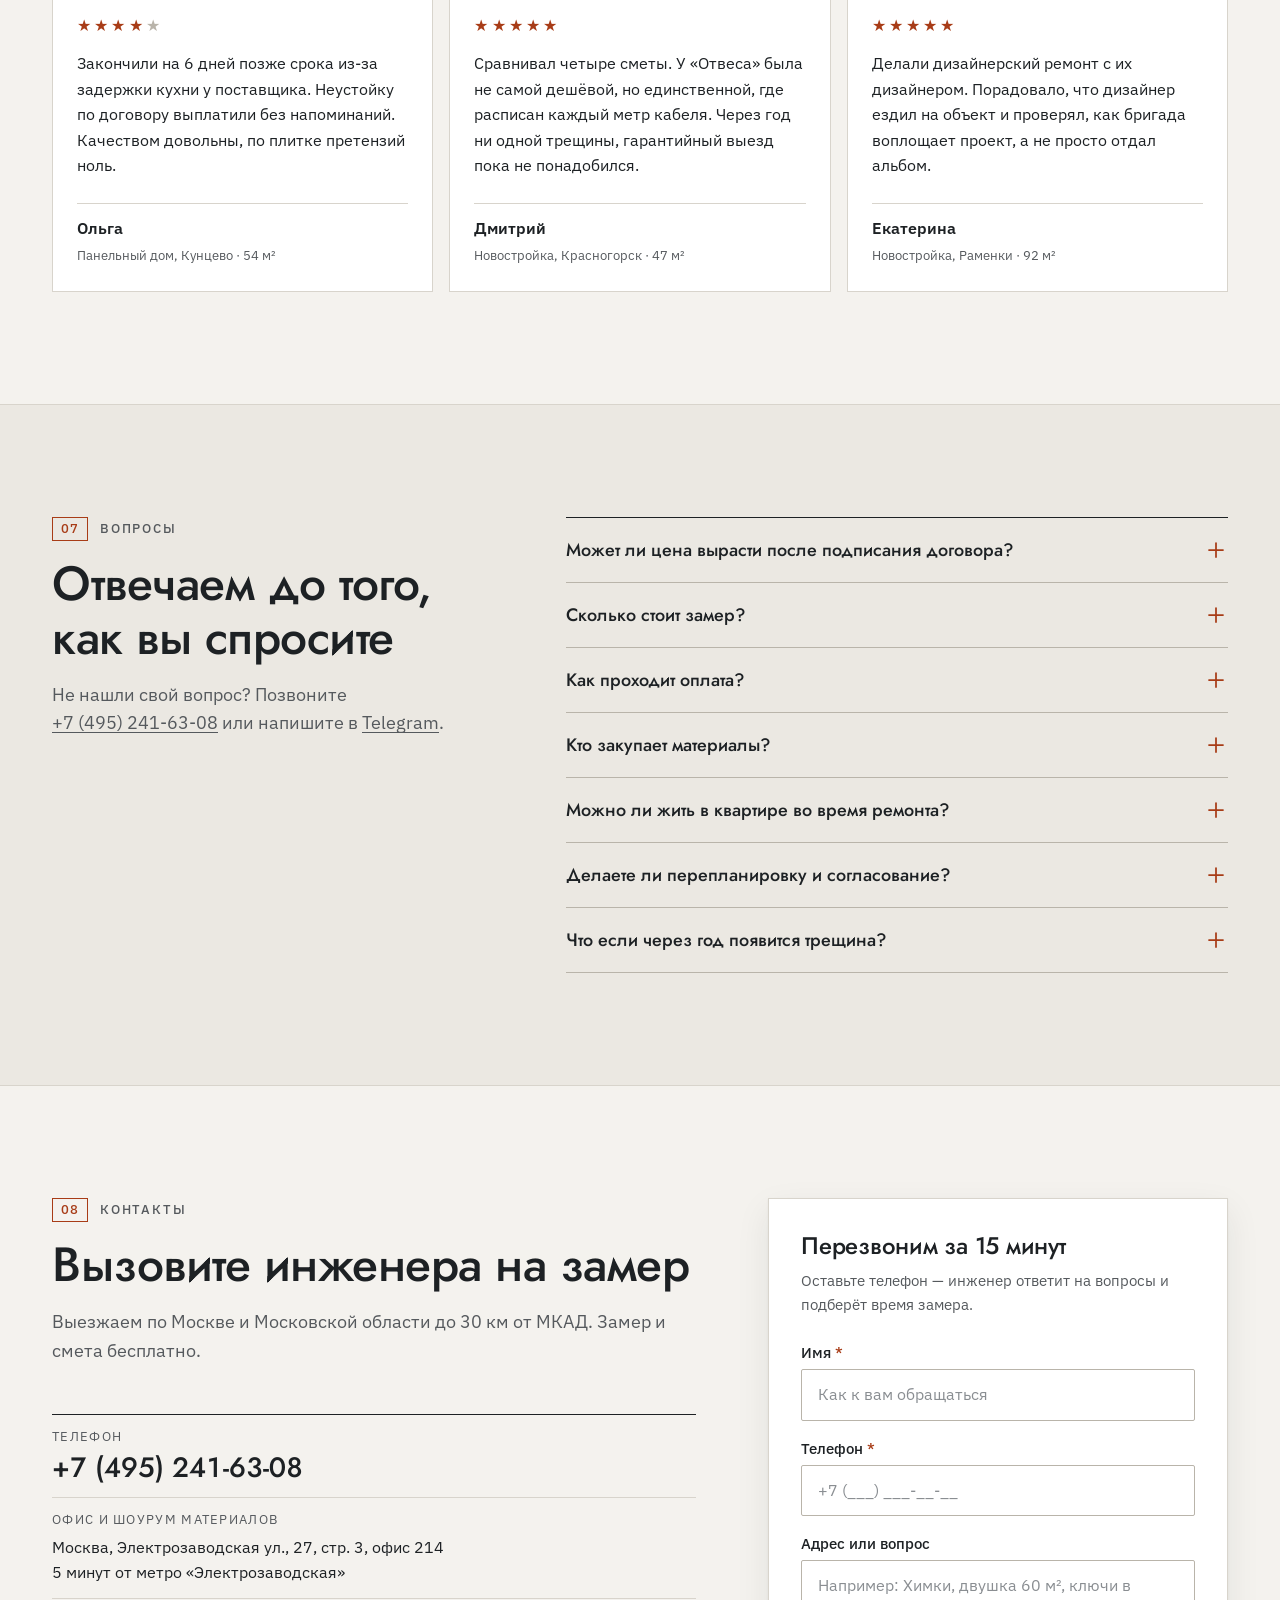
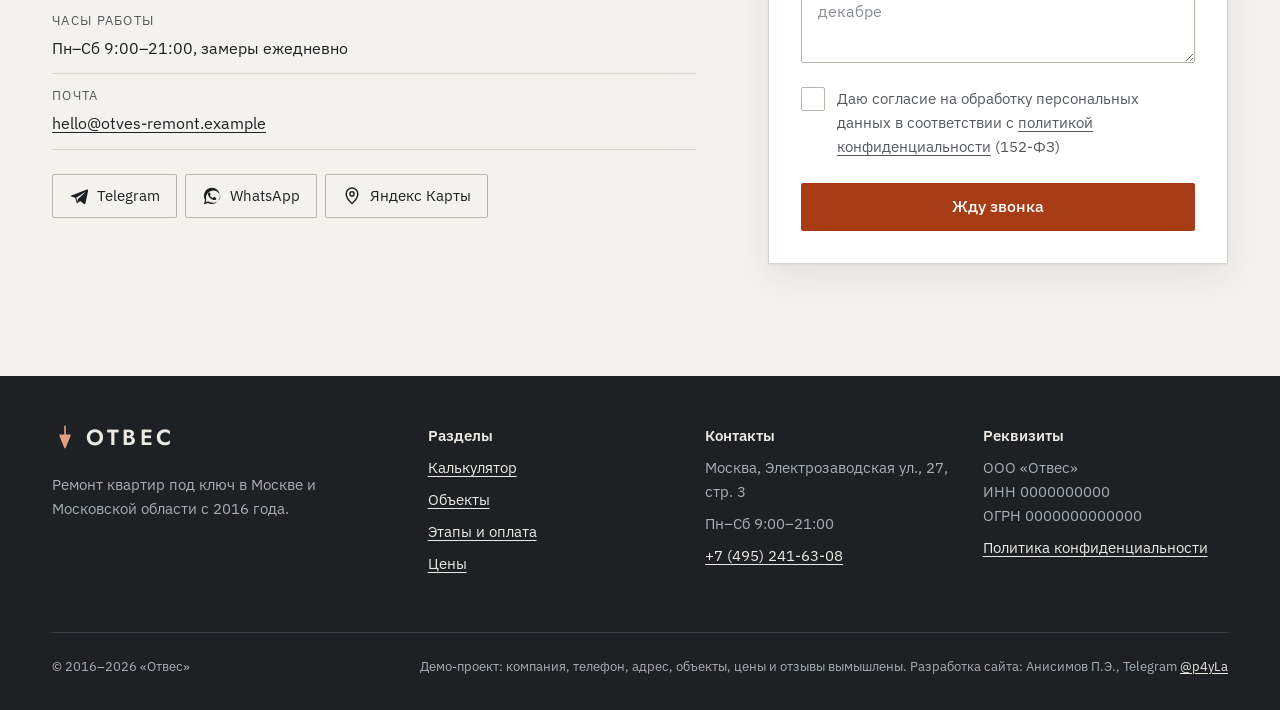
==== commit a28559ca: "Доступность и мелочи: контраст в чате, панель расчёта, фото на телефоне axe-core: 0 нарушений во все" ====
--- a/index.html
+++ b/index.html
@@ -430,7 +430,7 @@
             </div>
           </form>
 
-          <aside class="estimate" aria-labelledby="estimate-title">
+          <div class="estimate" role="group" aria-labelledby="estimate-title">
             <h3 class="estimate__title" id="estimate-title">Ваш расчёт</h3>
             <dl class="estimate__list" id="estimate-list">
               <div><dt>Квартира</dt><dd data-sum="property">—</dd></div>
@@ -446,7 +446,7 @@
               <strong id="estimate-total">Ответьте на 3 вопроса</strong>
             </div>
             <p class="estimate__note">Цена работ и черновых материалов. Чистовые материалы (плитка, ламинат, сантехника) выбираете вы — закупим со скидкой поставщика.</p>
-          </aside>
+          </div>
         </div>
       </div>
     </section>
--- a/css/style.css
+++ b/css/style.css
@@ -600,7 +600,7 @@
 .chat__msg--me { margin-left: auto; background: #dcebd5; border-radius: 10px 10px 2px 10px; }
 .chat__msg:last-child { margin-bottom: 0; }
 .chat__author { font-size: var(--fs-xs); font-weight: 600; color: var(--c-accent) !important; }
-.chat__time { position: absolute; right: var(--sp-3); bottom: 4px; font-size: 0.6875rem; color: #6b6f73; }
+.chat__time { position: absolute; right: var(--sp-3); bottom: 4px; font-size: 0.6875rem; color: #4f5458; } /* 5:1 и на белом, и на зелёном */
 
 /* ---------- 10. Цены и смета ---------- */
 .tariffs { display: grid; gap: var(--sp-4); margin-bottom: var(--sp-7); }
@@ -659,7 +659,7 @@
 .guarantee { display: grid; gap: var(--sp-6); }
 .guarantee .section-head { margin-bottom: 0; }
 .guarantee__photo { margin: 0; }
-.guarantee__photo img { width: 100%; aspect-ratio: 4 / 5; object-fit: cover; max-height: 520px; }
+.guarantee__photo img { width: 100%; aspect-ratio: 3 / 2; object-fit: cover; object-position: 50% 60%; }
 .guarantee__photo figcaption { margin-top: var(--sp-3); font-size: var(--fs-s); color: var(--c-on-dark-2); }
 .promises { display: grid; gap: 0; border-top: 1px solid var(--c-dark-line); }
 @media (min-width: 640px) { .promises { grid-template-columns: 1fr 1fr; } }
@@ -672,7 +672,7 @@
   .guarantee { grid-template-columns: 380px 1fr; grid-template-rows: auto 1fr; column-gap: var(--sp-8); row-gap: var(--sp-6); }
   .guarantee .section-head { grid-column: 2; }
   .guarantee__photo { grid-column: 1; grid-row: 1 / 3; }
-  .guarantee__photo img { max-height: none; }
+  .guarantee__photo img { aspect-ratio: 4 / 5; }
   .promises { grid-column: 2; }
 }
 
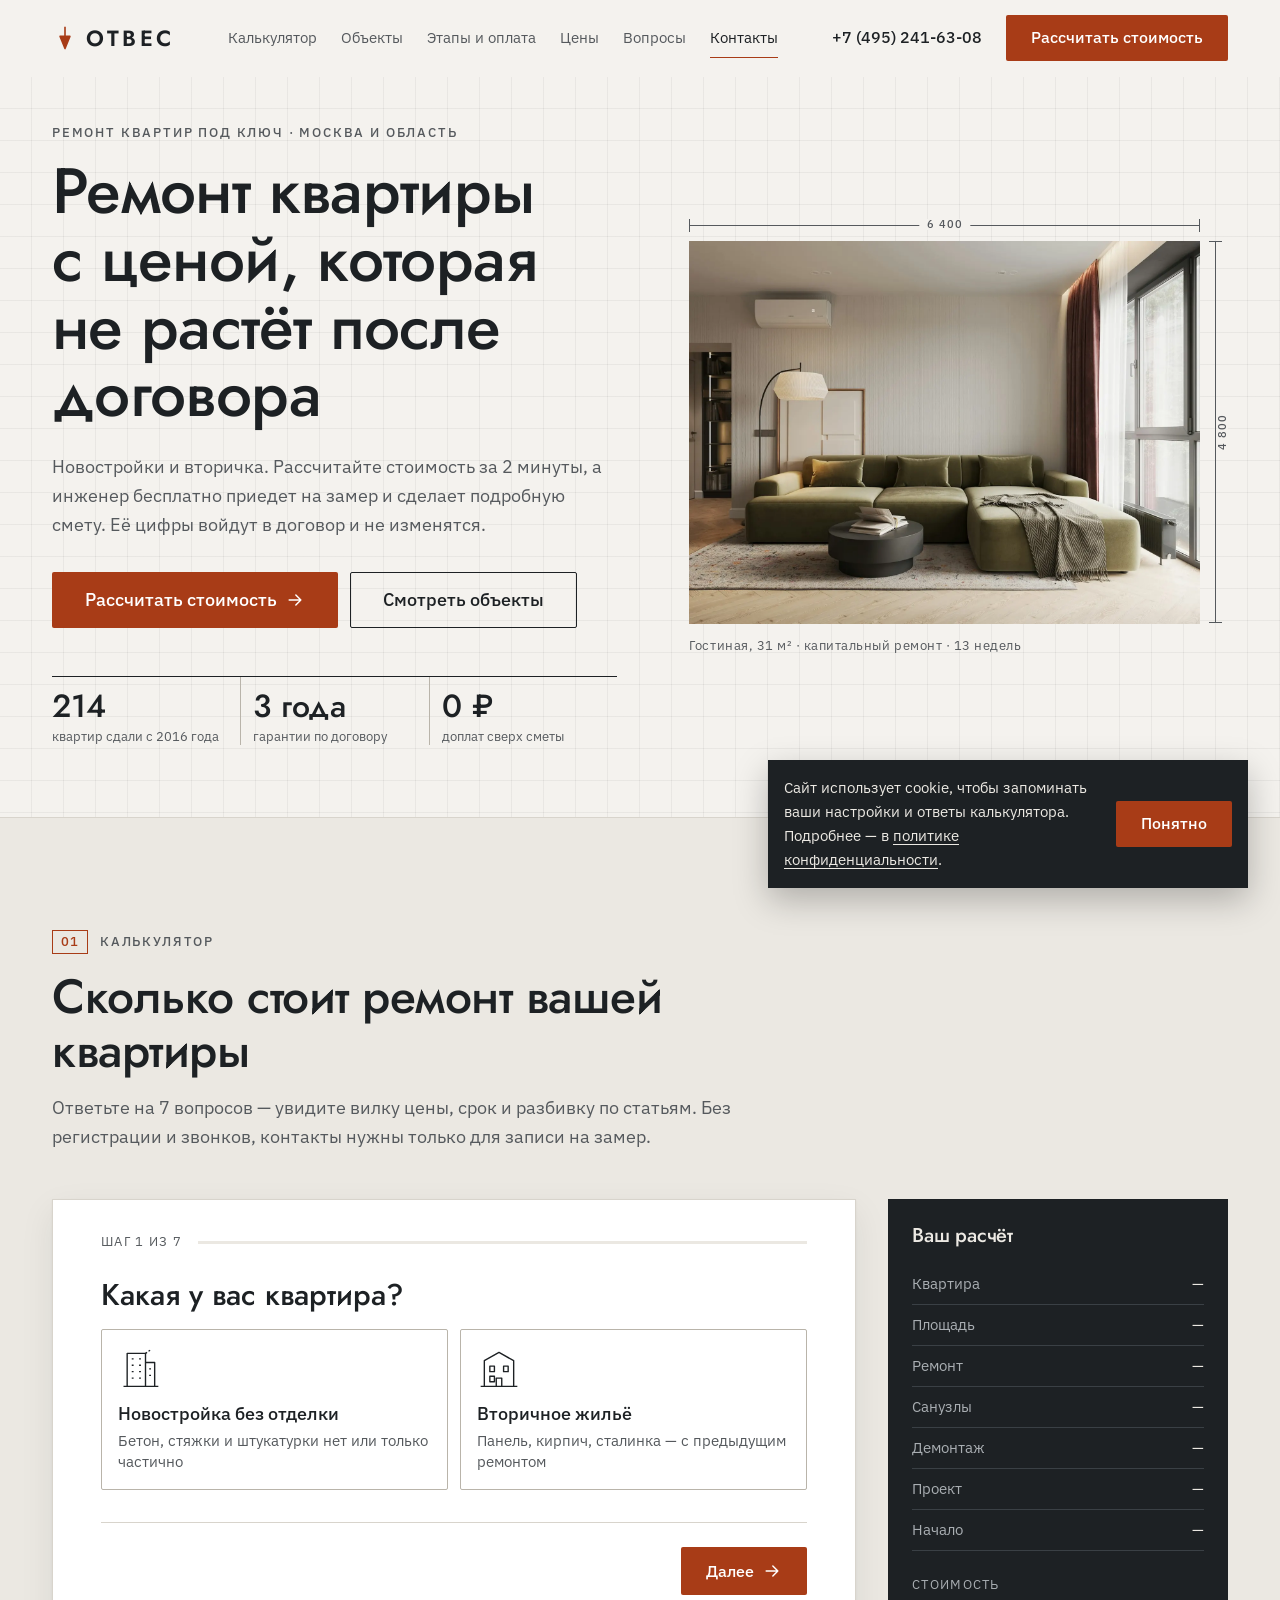
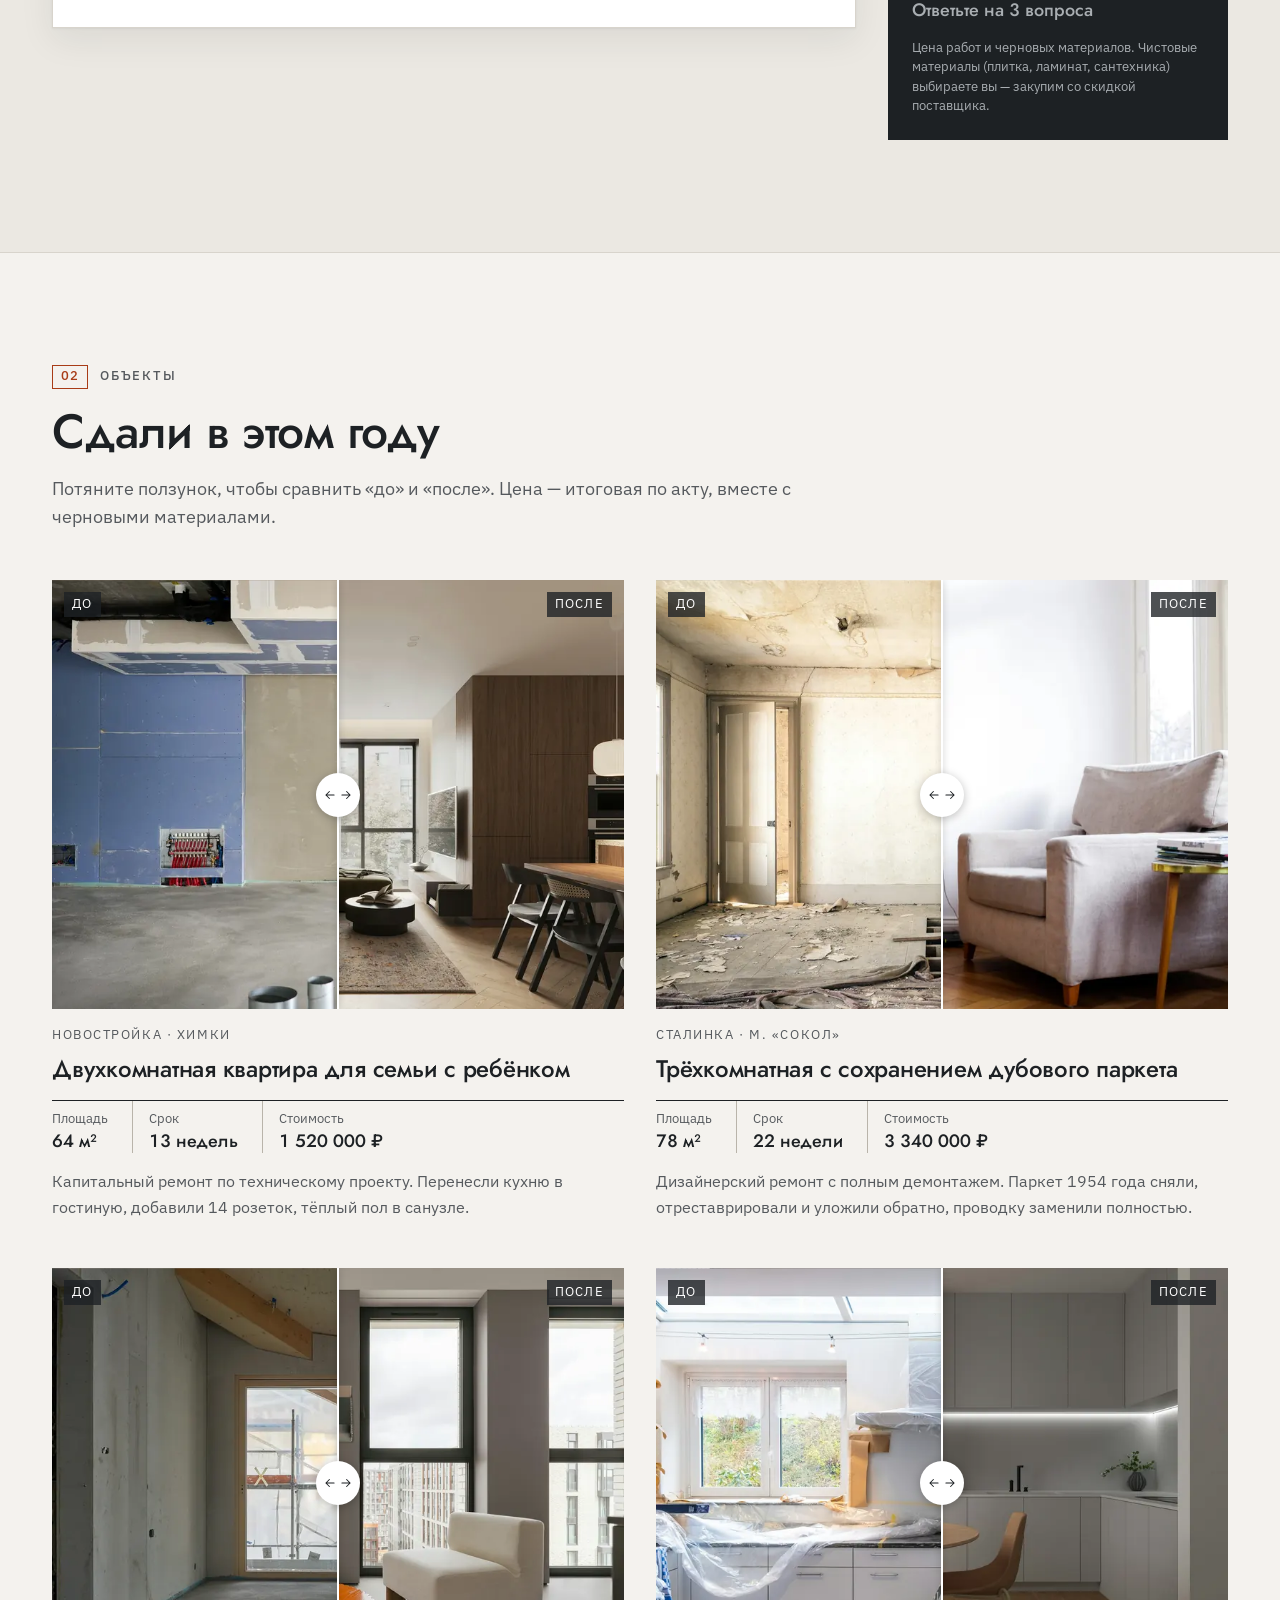
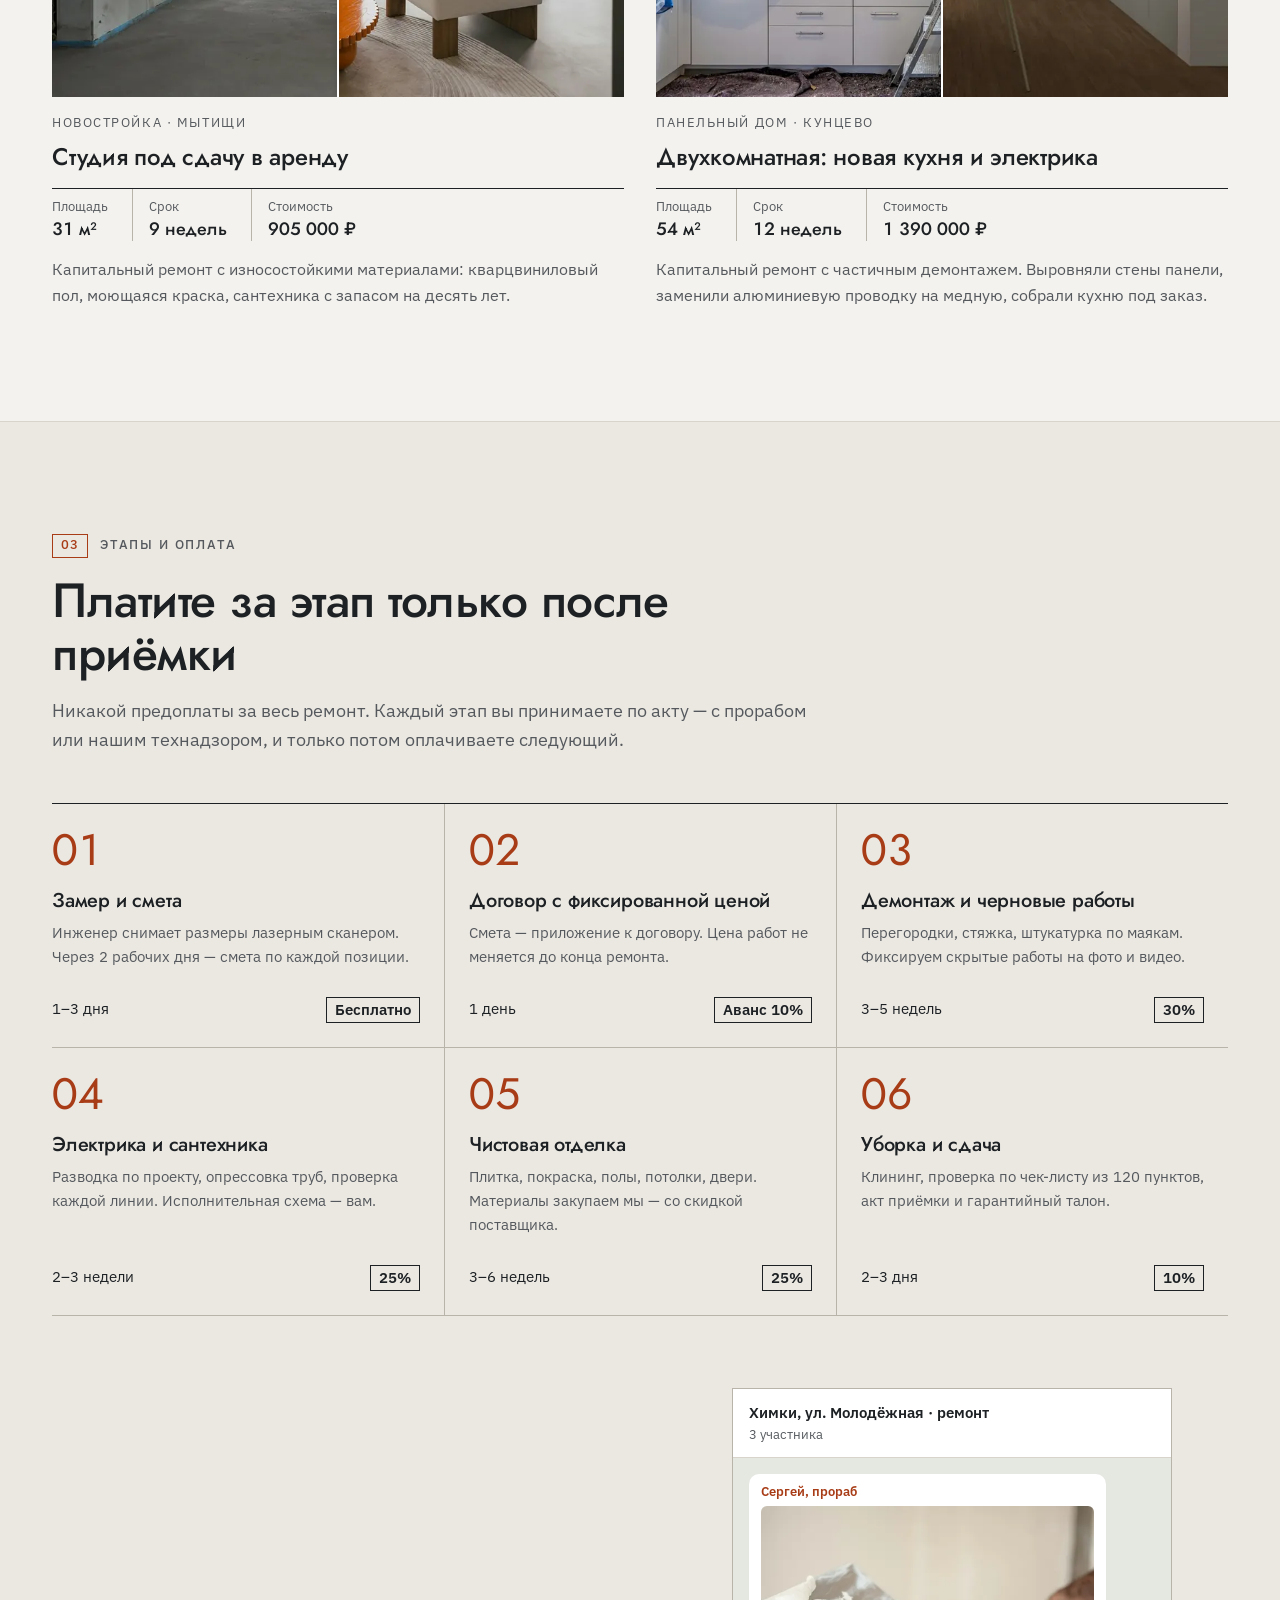
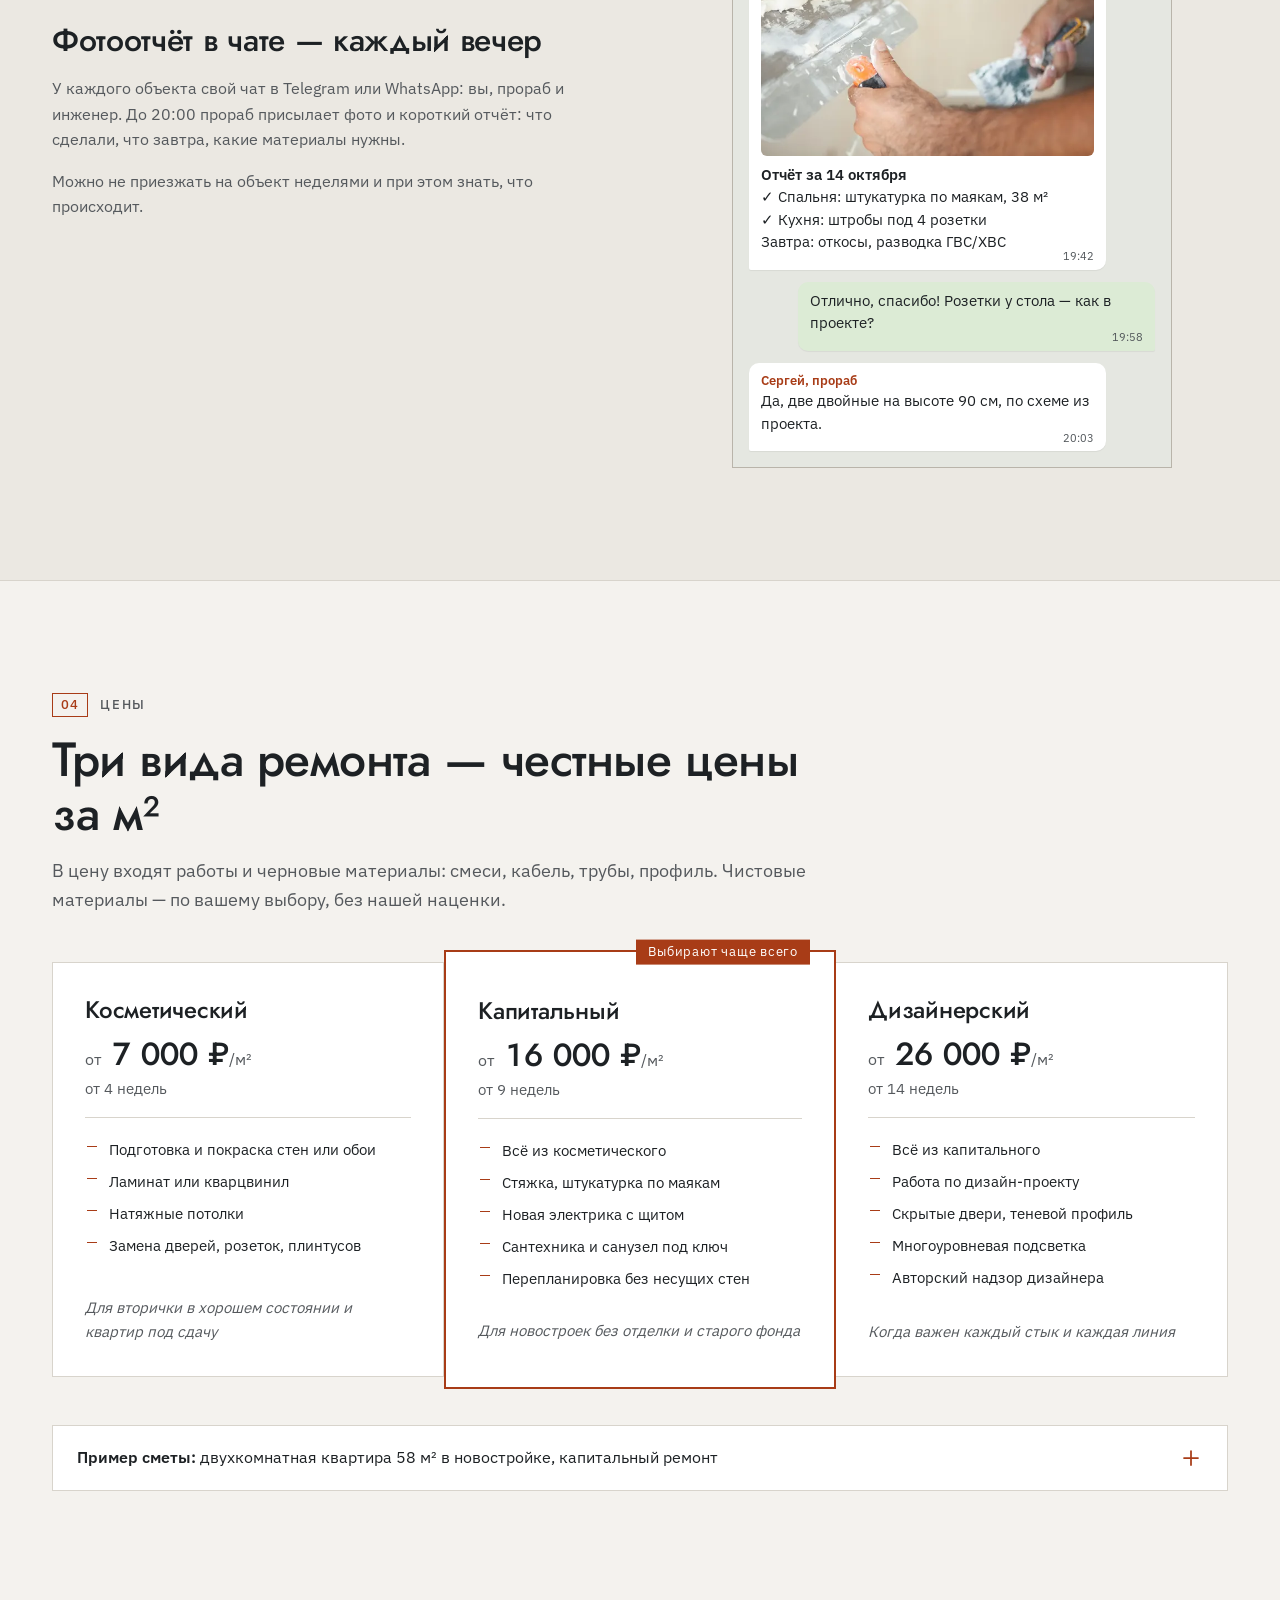
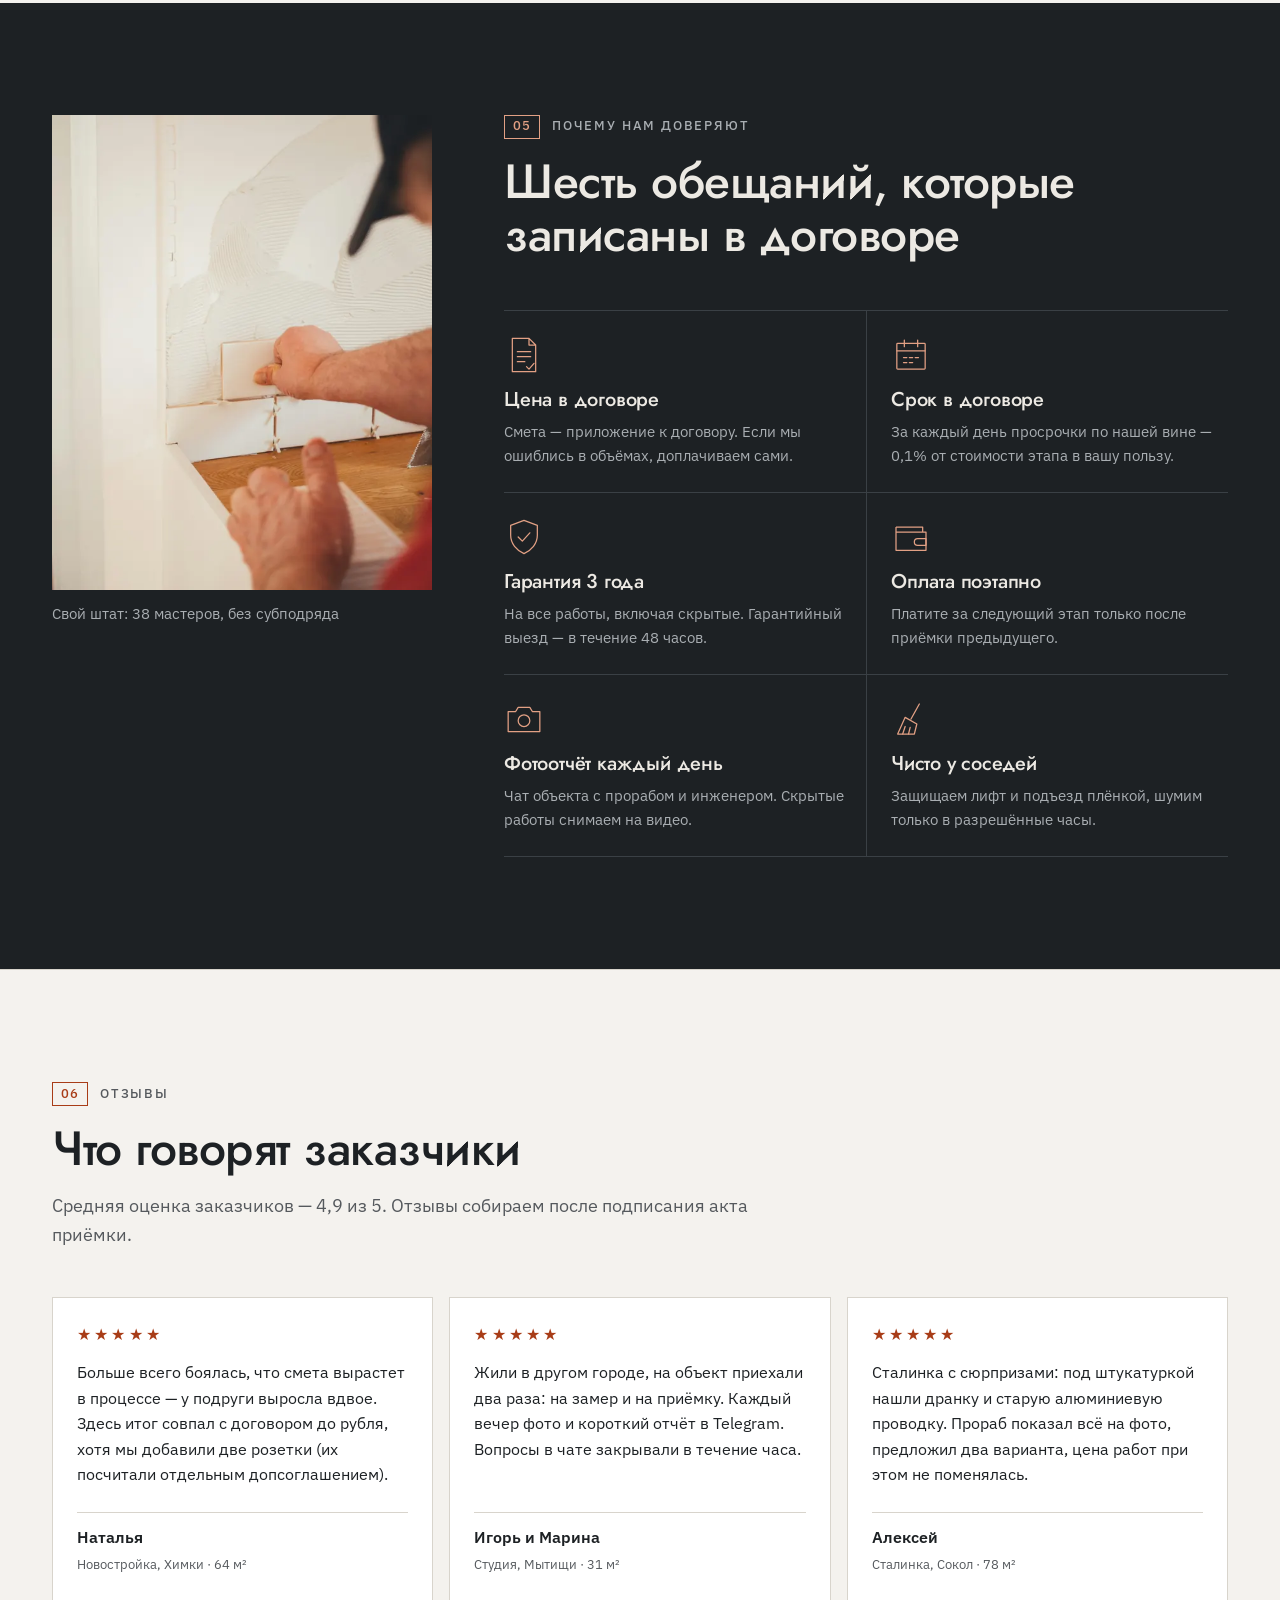
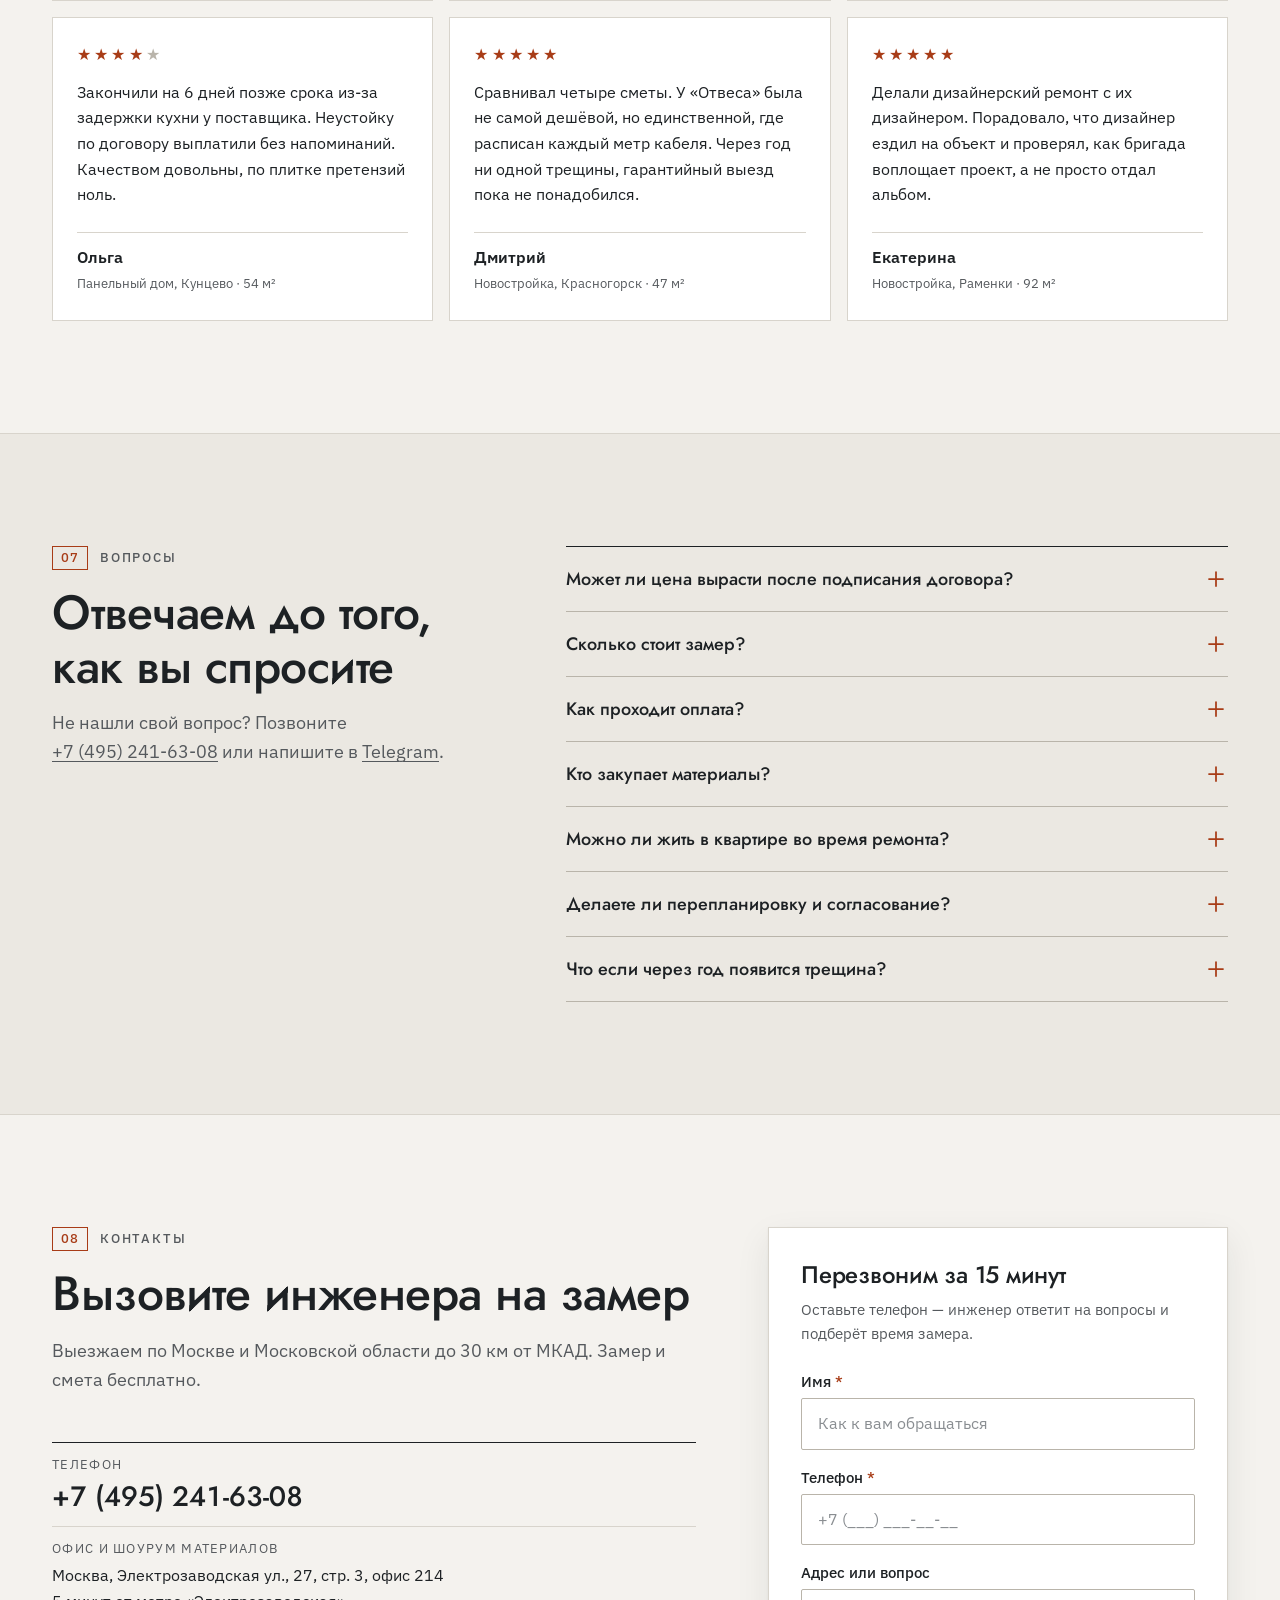
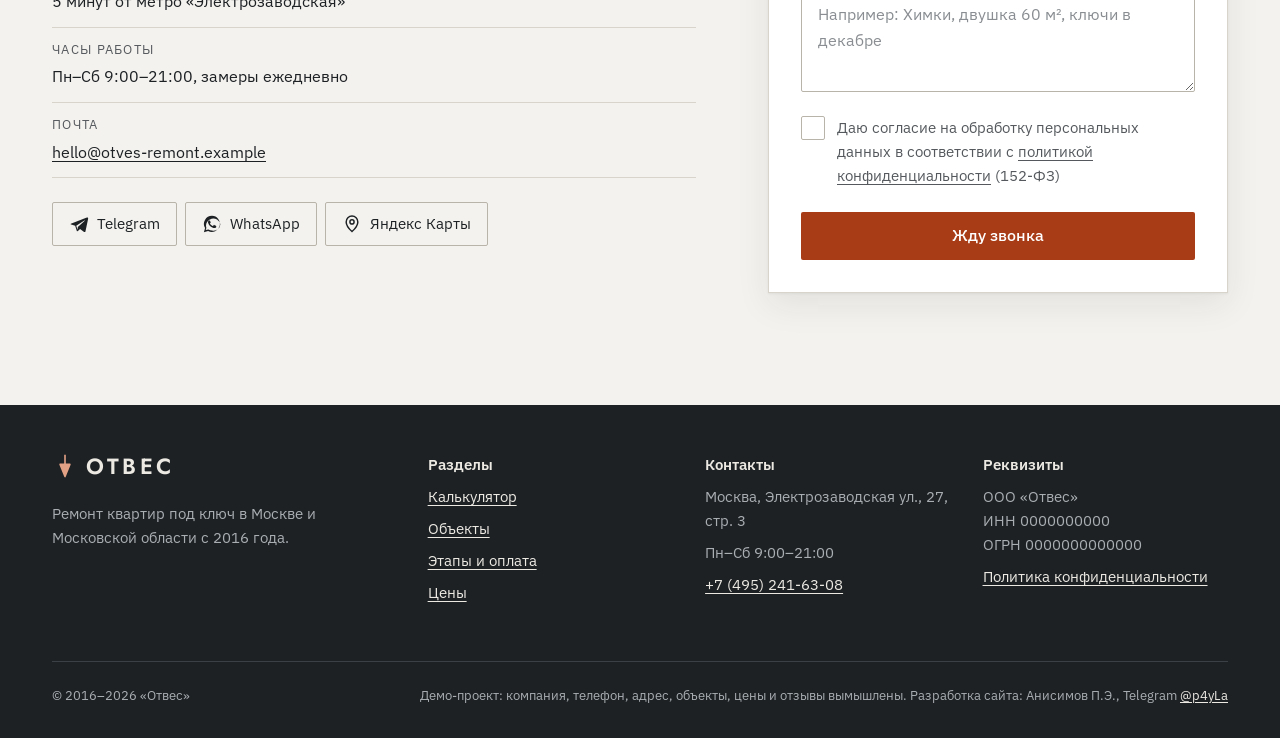
==== commit 53fed436: "README со скриншотами и замерами, нейтральный текст отзывов Co-Authored-By: Claude Opus 5.5 <noreply" ====
--- a/index.html
+++ b/index.html
@@ -743,7 +743,7 @@
         <div class="section-head reveal">
           <p class="eyebrow"><span class="eyebrow__num">06</span>Отзывы</p>
           <h2 class="section-title" id="reviews-title">Что говорят заказчики</h2>
-          <p class="section-lead">Средняя оценка 4,9 из 5 по 187 отзывам на Яндекс Картах и Авито.</p>
+          <p class="section-lead">Средняя оценка заказчиков — 4,9 из 5. Отзывы собираем после подписания акта приёмки.</p>
         </div>
         <ul class="reviews" tabindex="0" aria-label="Отзывы, прокручиваются по горизонтали">
           <li class="review">
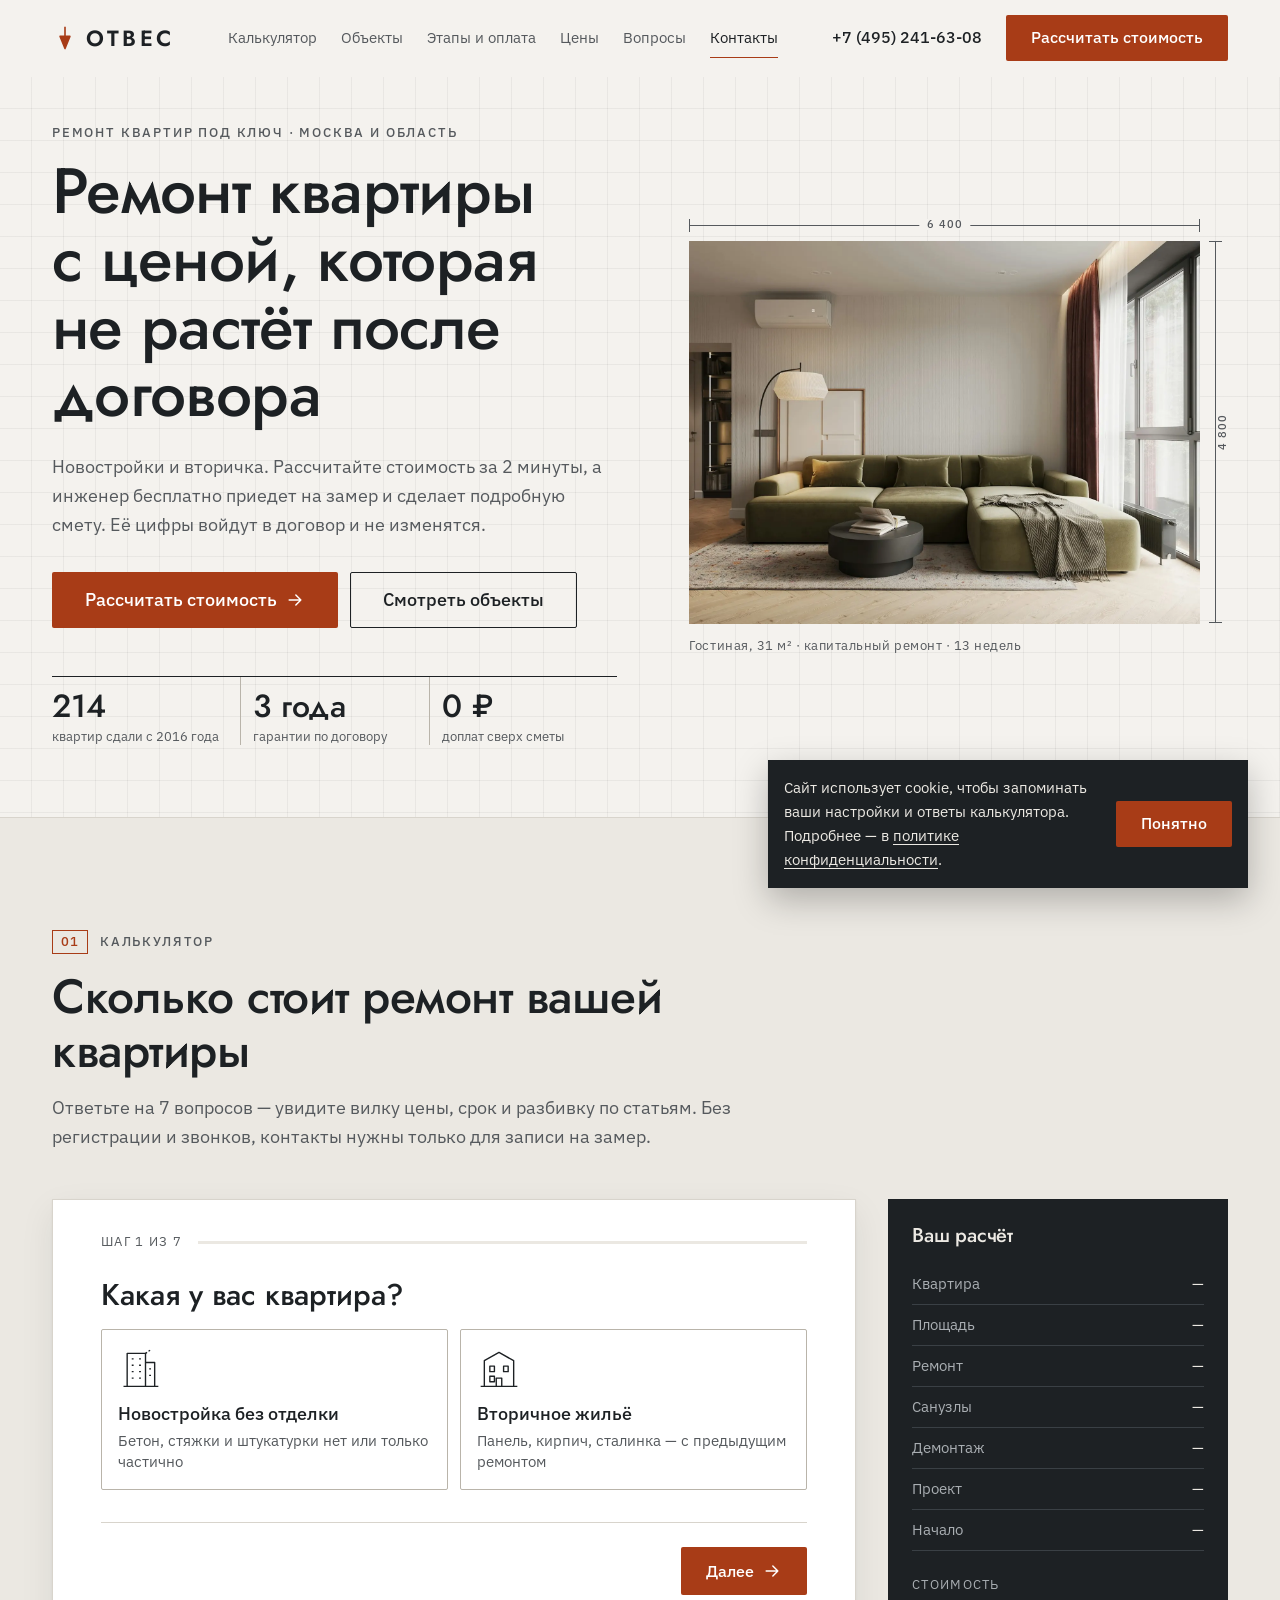
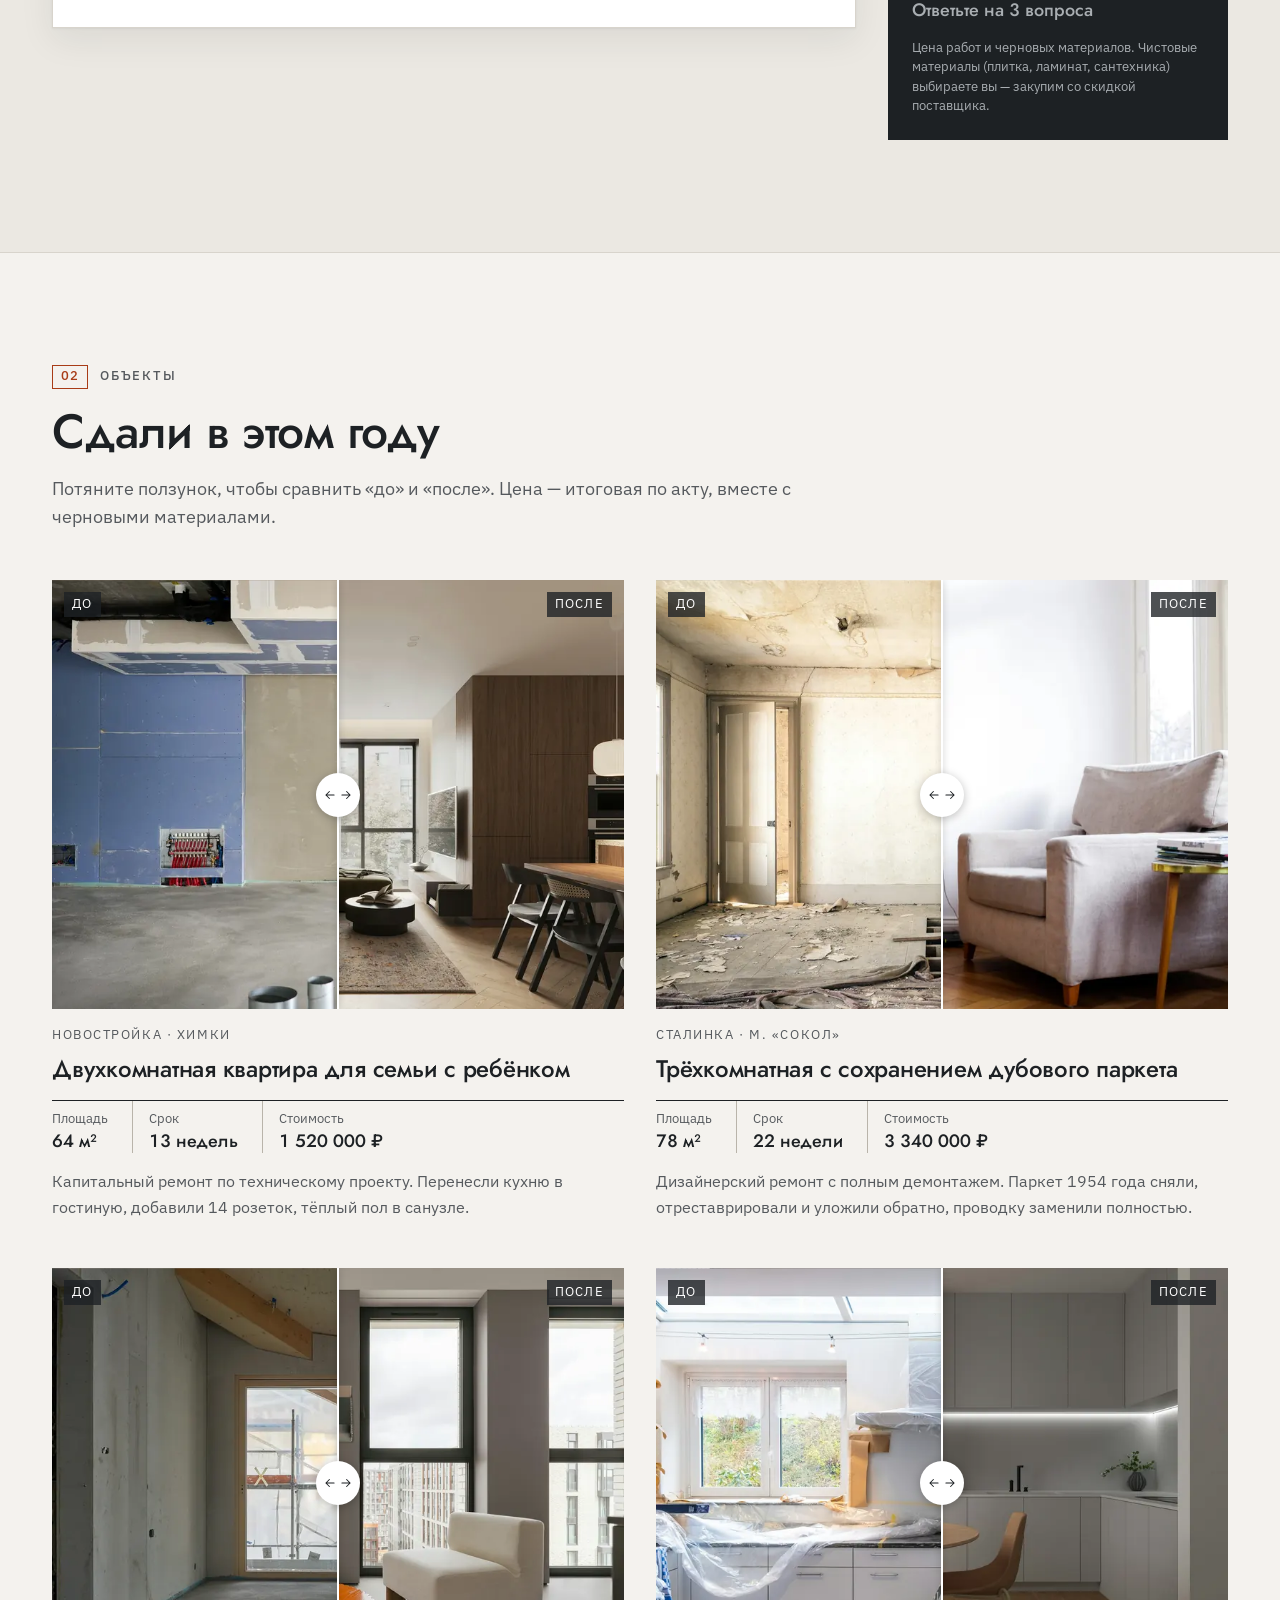
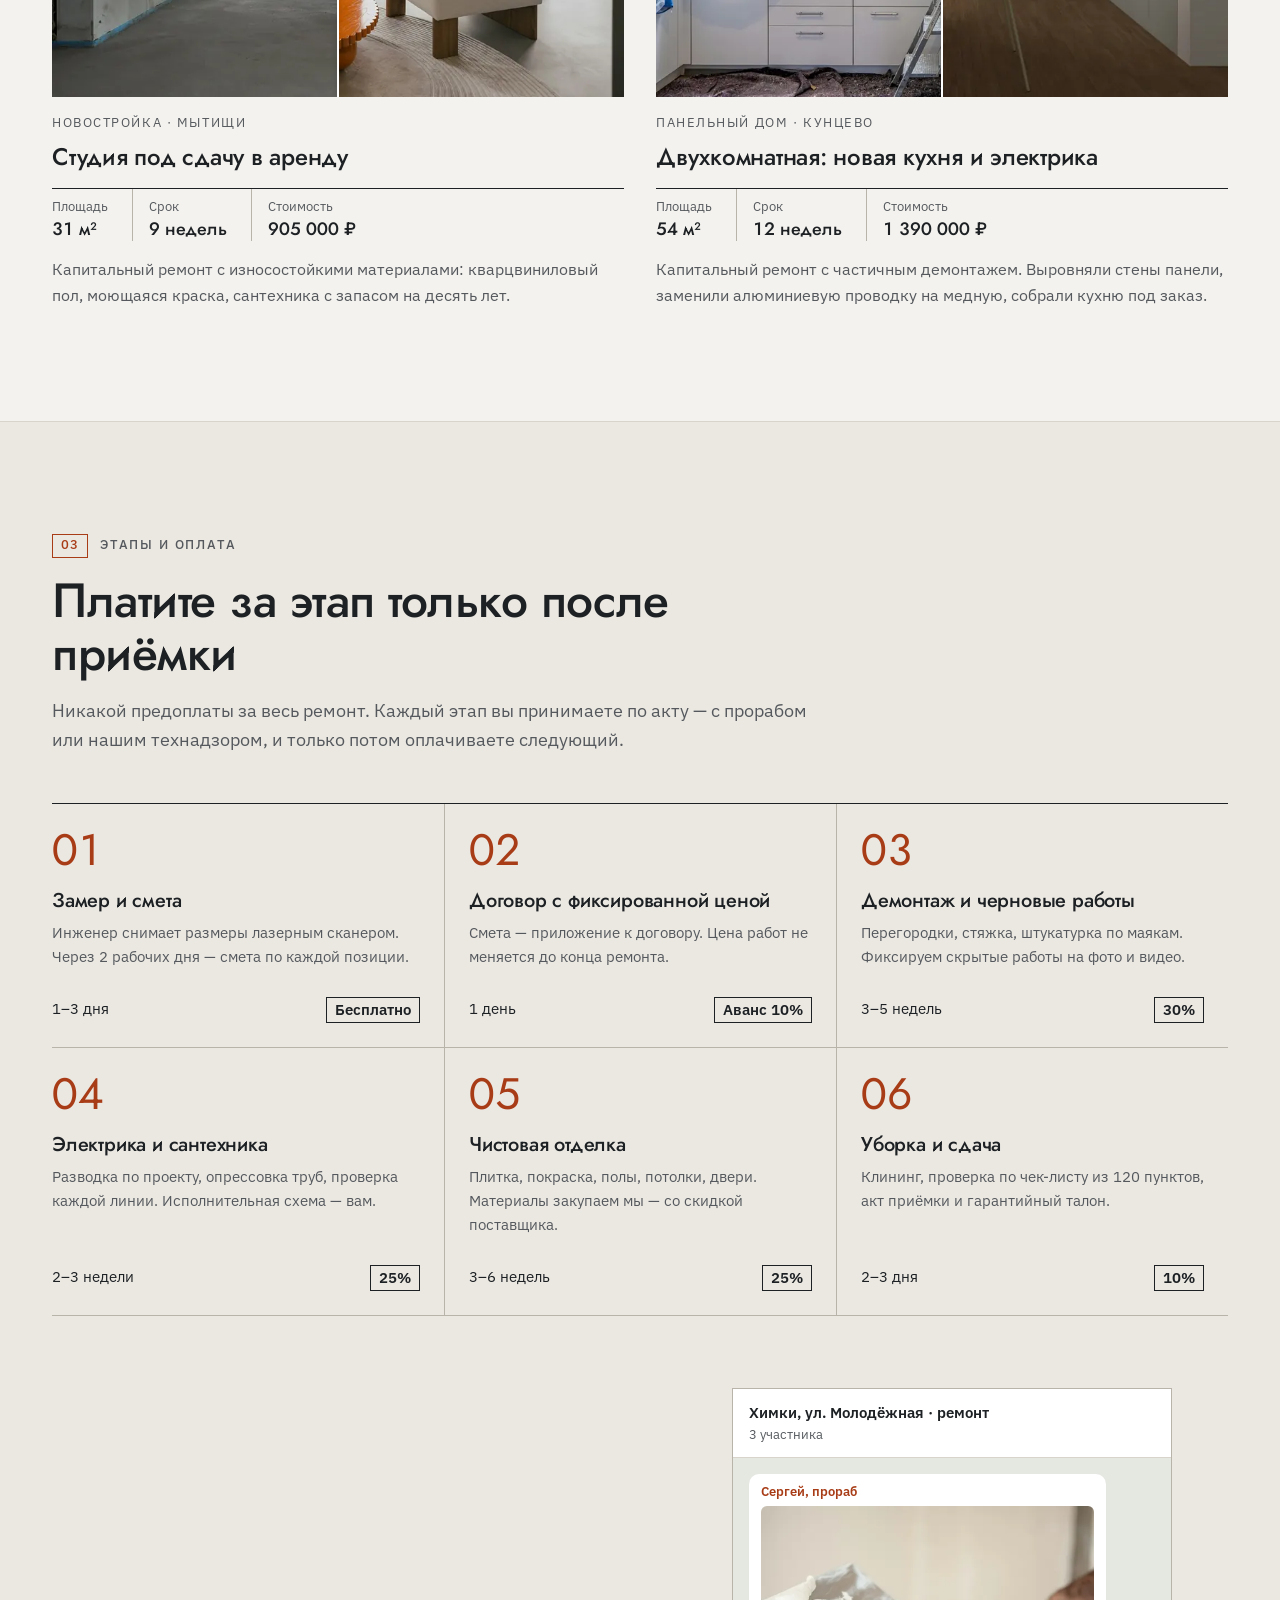
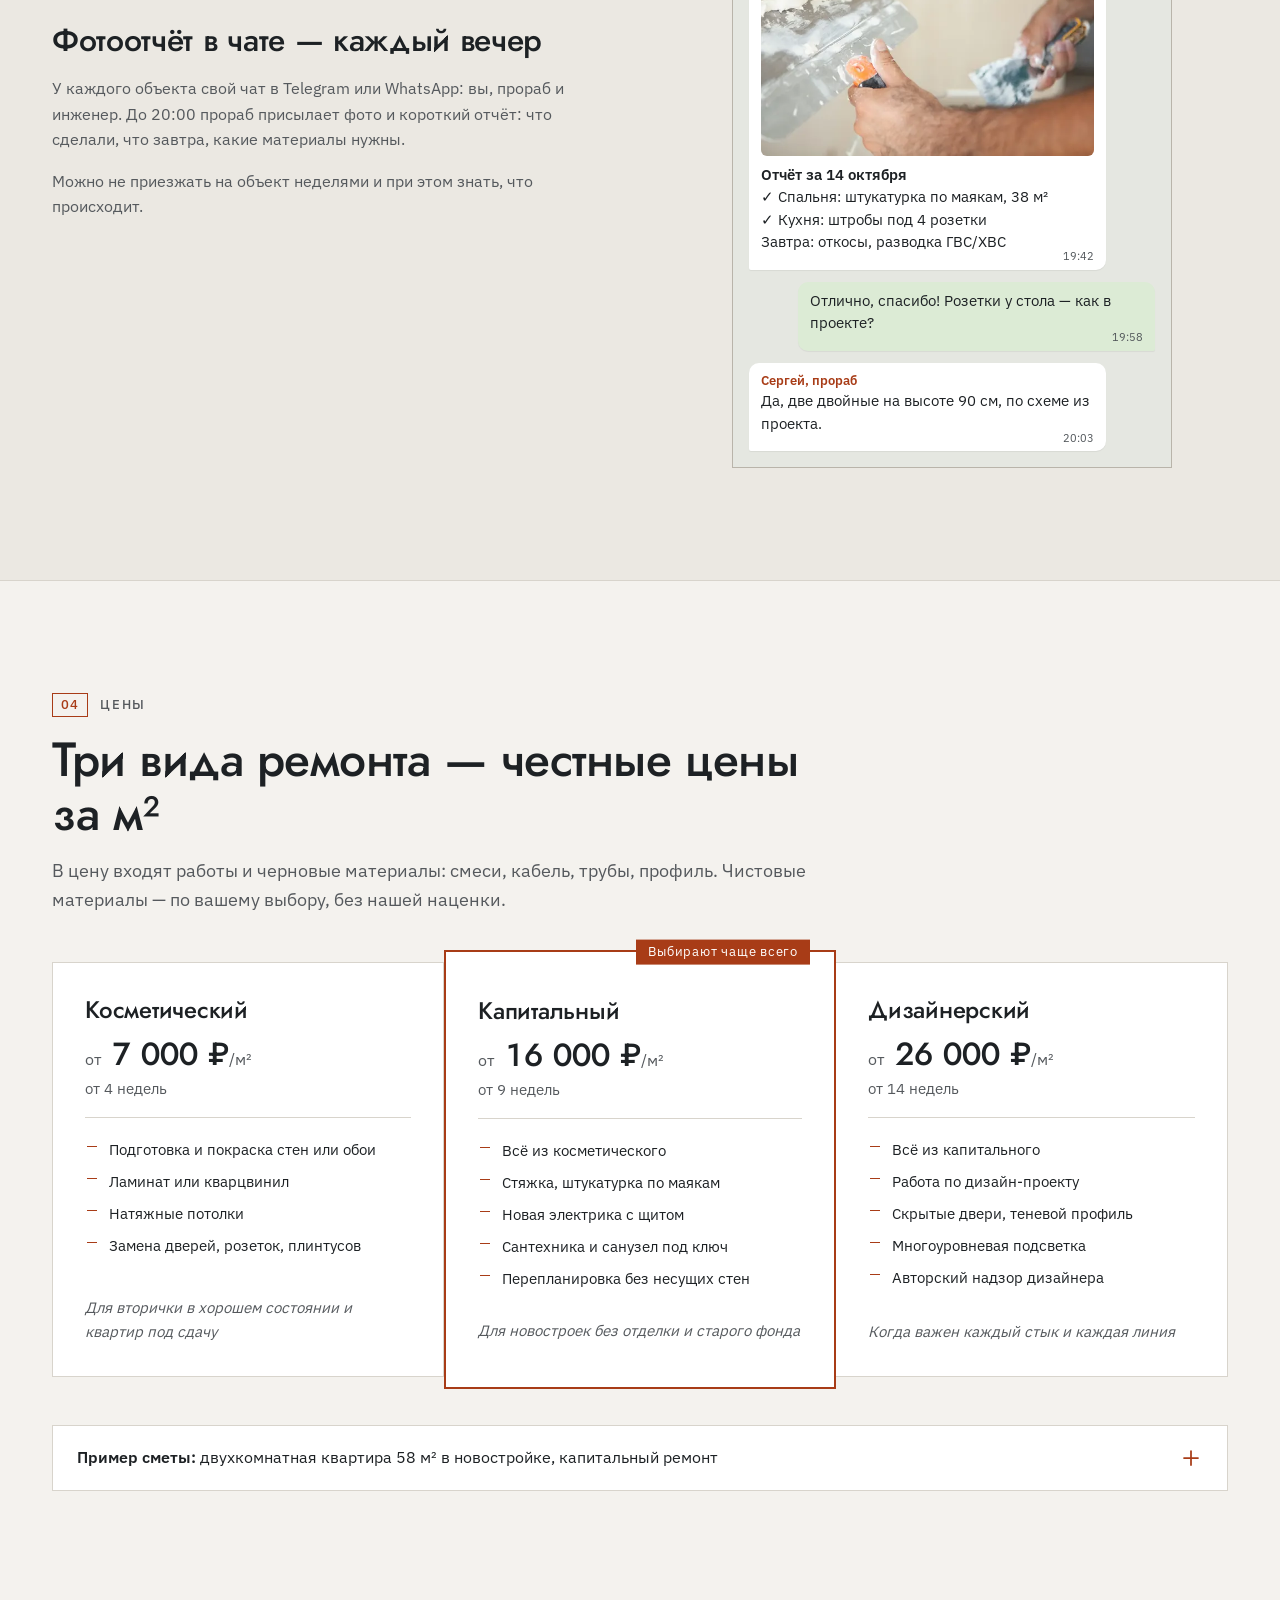
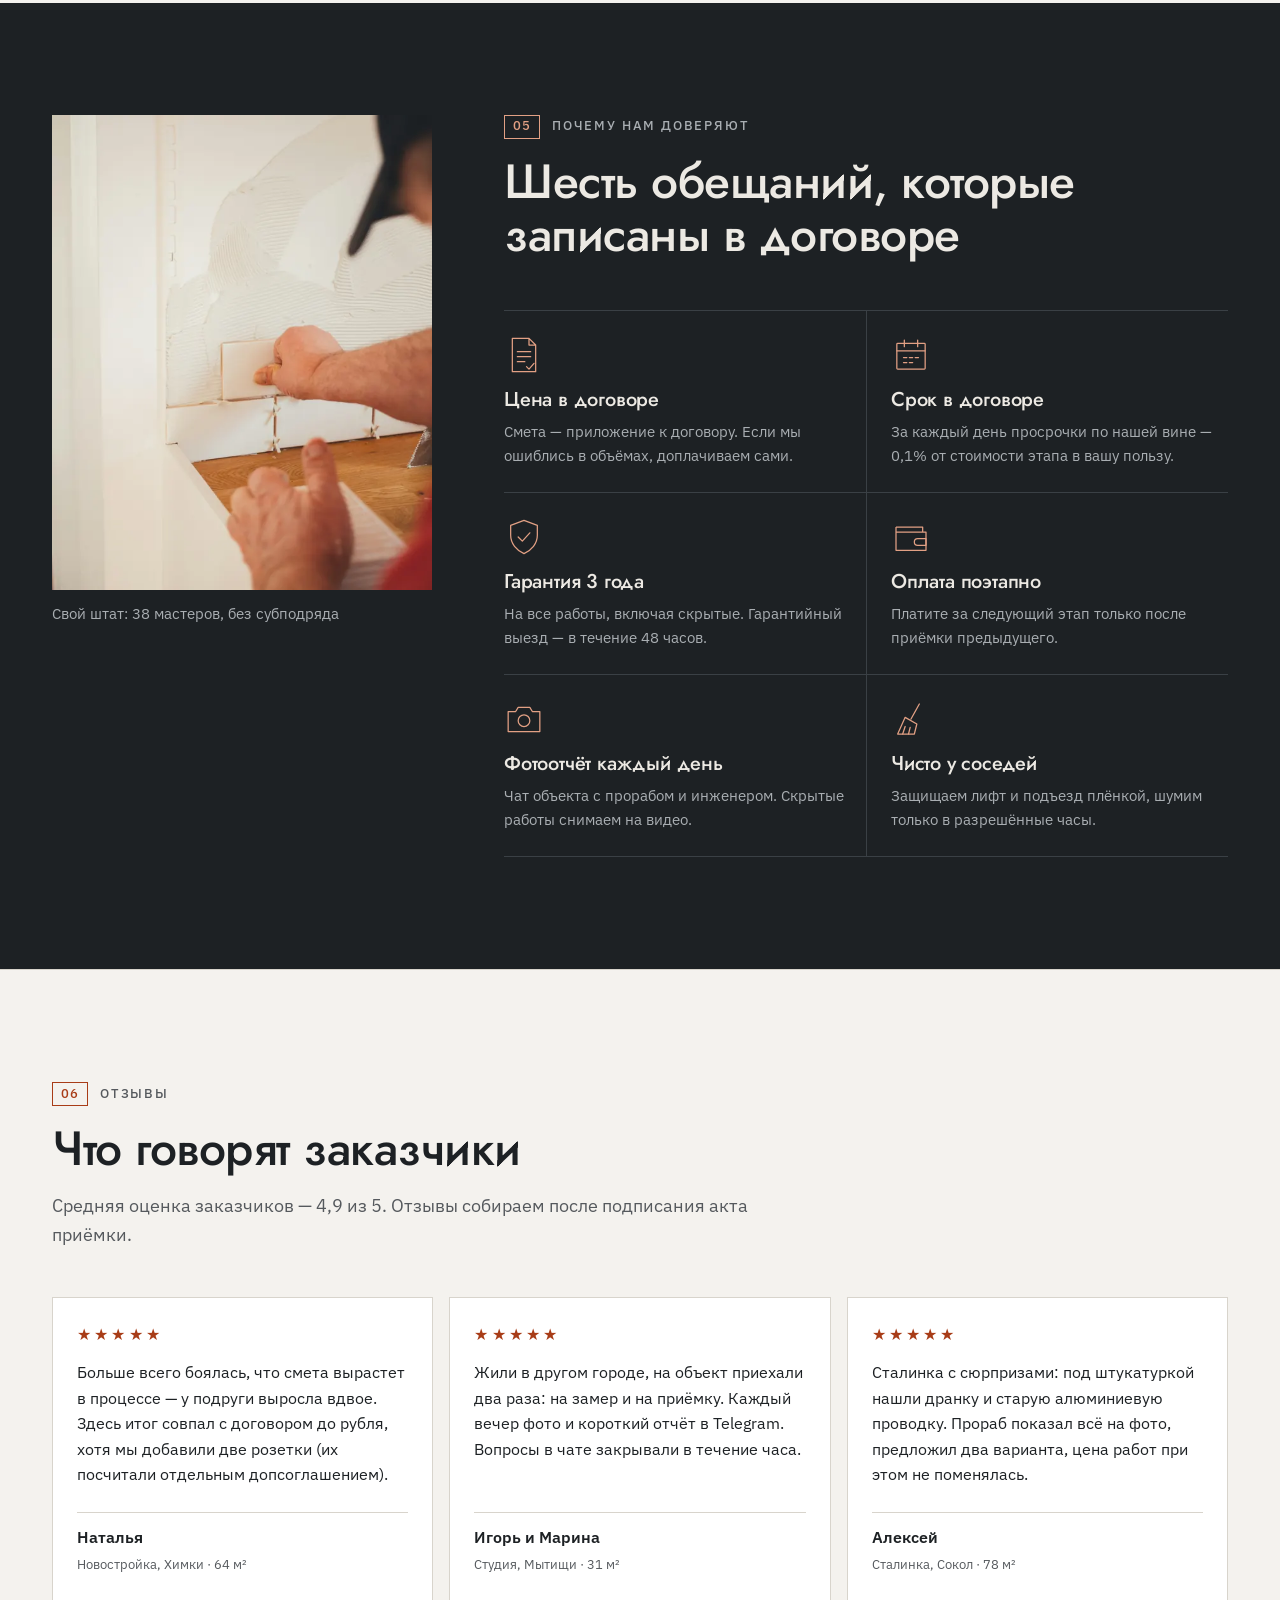
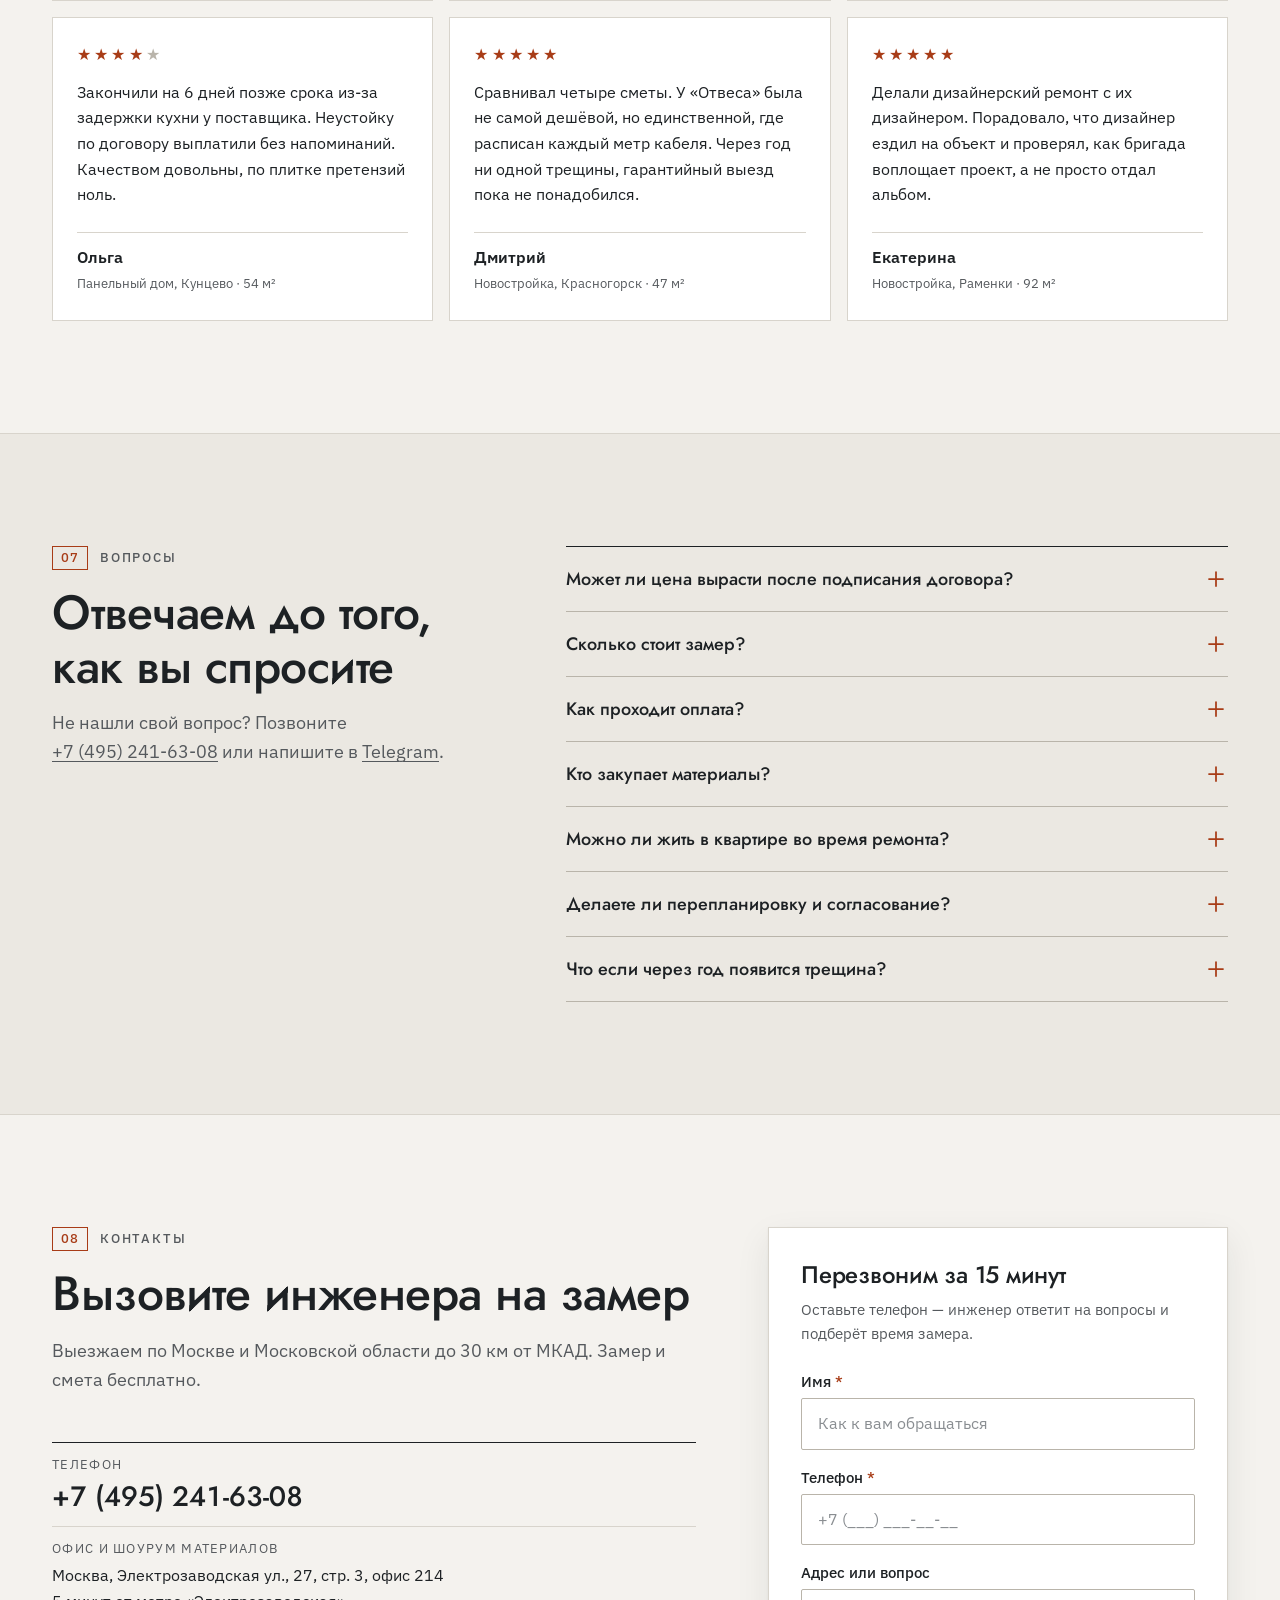
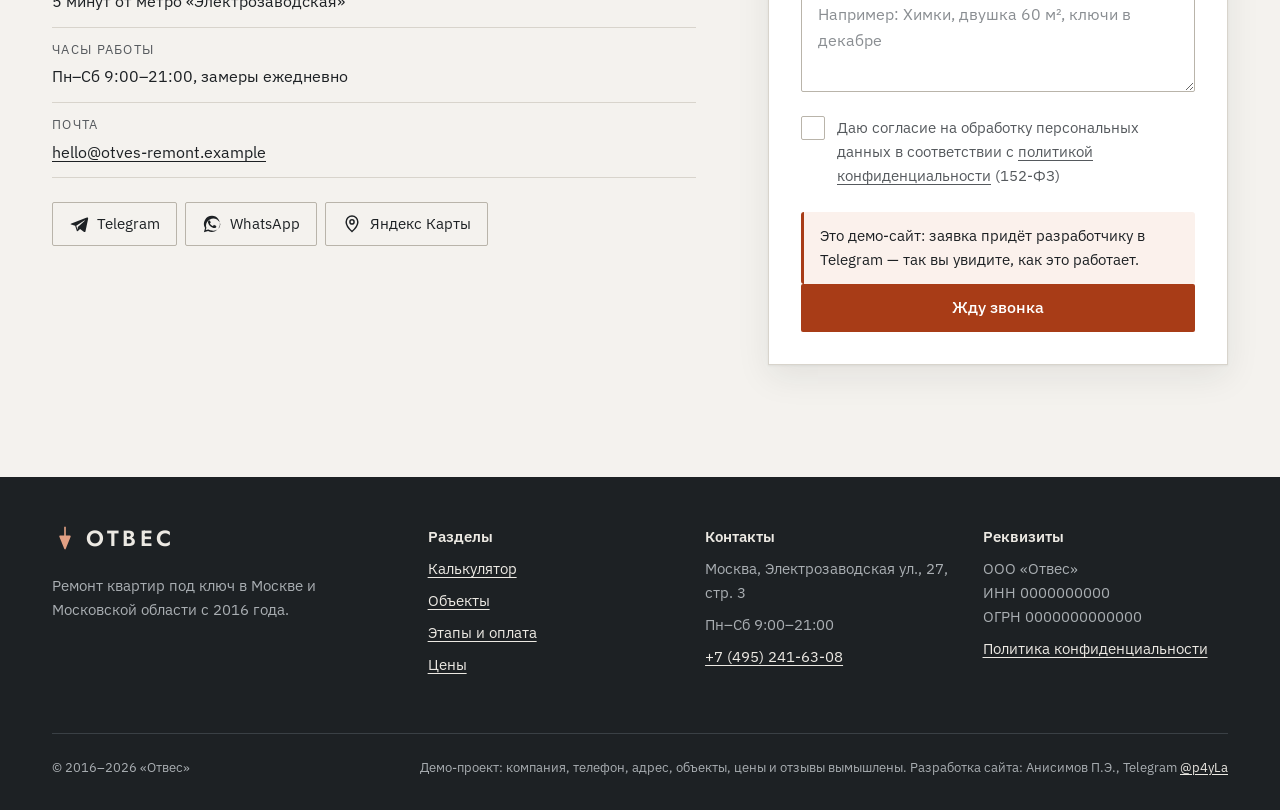
==== commit fc360939: "Заявки в Telegram: подключён воркер Cloudflare - создана база D1, её id вписан в wrangler.toml, ворк" ====
--- a/index.html
+++ b/index.html
@@ -404,6 +404,7 @@
                   <span>Даю согласие на обработку персональных данных в соответствии с <a href="privacy.html" target="_blank">политикой конфиденциальности</a> <span class="nowrap">(152-ФЗ)</span></span>
                   <span class="consent__error" aria-live="polite"></span>
                 </label>
+                <p class="demo-note">Это демо-сайт: заявка придёт разработчику в Telegram — так вы увидите, как это работает.</p>
               </div>
             </fieldset>
 
@@ -866,6 +867,7 @@
             <span>Даю согласие на обработку персональных данных в соответствии с <a href="privacy.html" target="_blank">политикой конфиденциальности</a> <span class="nowrap">(152-ФЗ)</span></span>
             <span class="consent__error" aria-live="polite"></span>
           </label>
+          <p class="demo-note">Это демо-сайт: заявка придёт разработчику в Telegram — так вы увидите, как это работает.</p>
           <div class="hp" aria-hidden="true"><label>Сайт <input type="text" name="website" tabindex="-1" autocomplete="off"></label></div>
           <p class="step-error" id="callback-error" role="alert"></p>
           <button class="btn btn--primary btn--block" type="submit">Жду звонка</button>
--- a/css/style.css
+++ b/css/style.css
@@ -807,3 +807,6 @@
 .notfound p { color: var(--c-ink-2); margin-bottom: var(--sp-6); }
 .notfound .hero__actions { justify-content: center; margin: 0; }
 .notfound .hero__actions .btn { flex: 0 1 auto; }
+
+/* Пометка «это демо»: заявка уходит разработчику в Telegram */
+.demo-note { margin: var(--sp-3) 0 0; padding: var(--sp-3) var(--sp-4); border-left: 3px solid var(--c-accent); border-radius: var(--r-m, 4px); background: var(--c-accent-soft); font-size: var(--fs-s); color: var(--c-ink); }
